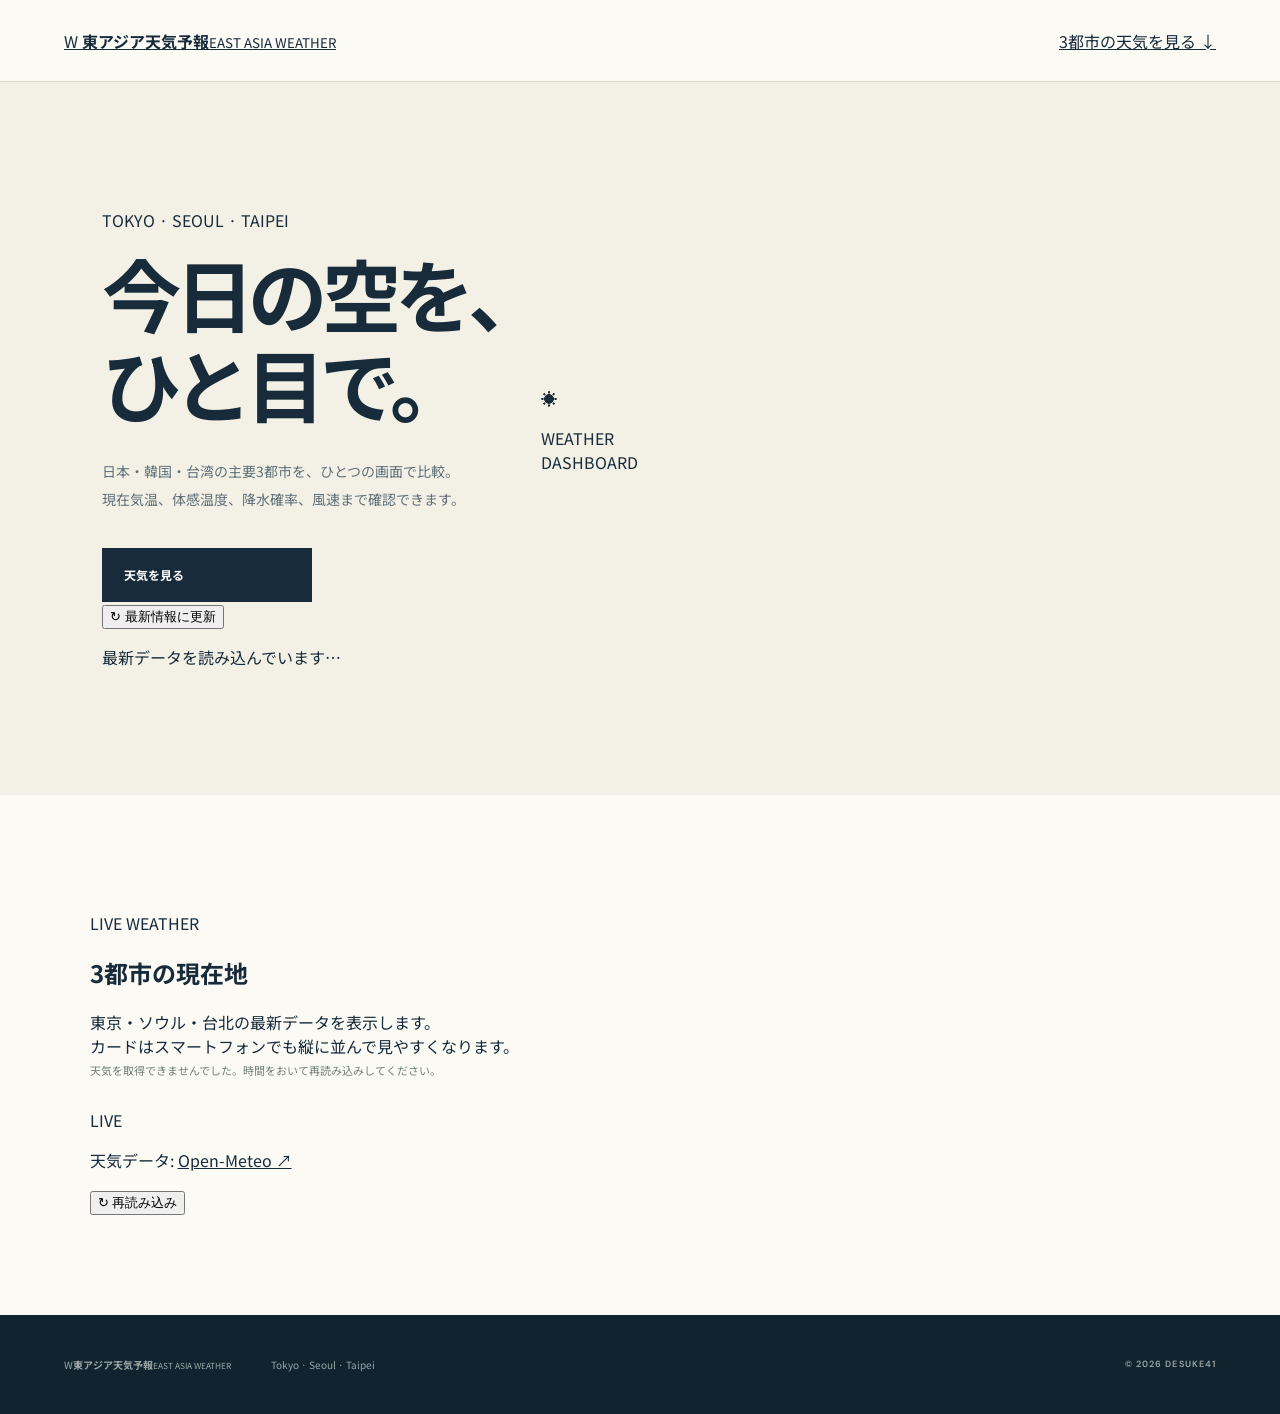
==== index.html @ 02284fda "Redesign weather dashboard with modern blue layout" ====
<!doctype html>
<html lang="ja">
  <head>
    <meta charset="UTF-8" />
    <meta name="viewport" content="width=device-width, initial-scale=1" />
    <meta name="description" content="東京・ソウル・台北の現在の天気と今日の予報を表示する東アジア天気サイトです。" />
    <title>東アジア天気予報</title>
    <link rel="preconnect" href="https://fonts.googleapis.com" />
    <link rel="preconnect" href="https://fonts.gstatic.com" crossorigin />
    <link href="https://fonts.googleapis.com/css2?family=DM+Sans:wght@500;600;700&amp;family=Noto+Sans+JP:wght@400;500;600;700;800&amp;display=swap" rel="stylesheet" />
    <link rel="stylesheet" href="styles.css" />
  </head>
  <body>
    <div class="page-shell">
      <header class="site-header">
        <a class="brand" href="#top" aria-label="東アジア天気予報トップへ">
          <span class="brand-mark">W</span>
          <span><b>東アジア天気予報</b><small>EAST ASIA WEATHER</small></span>
        </a>
        <a class="header-link" href="#weather">3都市の天気を見る ↓</a>
      </header>

      <main id="top">
        <section class="hero">
          <div class="hero-copy">
            <p class="eyebrow">TOKYO · SEOUL · TAIPEI</p>
            <h1>今日の空を、<br /><span>ひと目で。</span></h1>
            <p class="lead">日本・韓国・台湾の主要3都市を、ひとつの画面で比較。<br />現在気温、体感温度、降水確率、風速まで確認できます。</p>
            <div class="hero-actions">
              <a class="primary-button" href="#weather">天気を見る</a>
              <button class="refresh-button" id="refresh-weather" type="button">↻ 最新情報に更新</button>
            </div>
            <p class="updated" id="last-updated">最新データを読み込んでいます…</p>
          </div>
          <div class="hero-visual" aria-hidden="true">
            <div class="glow glow-one"></div>
            <div class="glow glow-two"></div>
            <div class="weather-orb">☀</div>
            <p>WEATHER<br />DASHBOARD</p>
          </div>
        </section>

        <section class="weather-section" id="weather" aria-labelledby="weather-title">
          <div class="section-heading">
            <div>
              <p class="eyebrow dark">LIVE WEATHER</p>
              <h2 id="weather-title">3都市の現在地</h2>
            </div>
            <p>東京・ソウル・台北の最新データを表示します。<br />カードはスマートフォンでも縦に並んで見やすくなります。</p>
          </div>

          <div class="status-row">
            <p class="weather-status" id="weather-status" role="status">各都市の天気を読み込んでいます…</p>
            <span class="live-dot"><i></i> LIVE</span>
          </div>

          <div class="weather-grid" id="weather-grid" aria-live="polite"></div>

          <div class="weather-footer">
            <p>天気データ: <a href="https://open-meteo.com/" target="_blank" rel="noreferrer">Open-Meteo ↗</a></p>
            <button class="text-refresh" id="refresh-weather-bottom" type="button">↻ 再読み込み</button>
          </div>
        </section>
      </main>

      <footer>
        <div class="brand footer-brand"><span class="brand-mark">W</span><span><b>東アジア天気予報</b><small>EAST ASIA WEATHER</small></span></div>
        <p>Tokyo · Seoul · Taipei</p>
        <p>© 2026 DESUKE41</p>
      </footer>
    </div>

    <script src="script.js"></script>
  </body>
</html>
---- styles.css ----
:root{--navy:#172b3a;--orange:#ec6842;--cream:#f3f0e6;--paper:#fbfaf5;--sage:#9cb7a7;--line:#d9d8cf;--muted:#66747b}*{box-sizing:border-box}html{scroll-behavior:smooth}body{margin:0;color:var(--navy);background:var(--paper);font-family:"Noto Sans JP",sans-serif}a{color:inherit}.site-header{height:82px;padding:0 clamp(24px,5vw,76px);display:flex;align-items:center;justify-content:space-between;background:var(--paper);border-bottom:1px solid var(--line)}.logo{display:flex;align-items:center;gap:10px;text-decoration:none;font:700 18px "DM Sans";letter-spacing:.02em}.logo span{width:34px;height:34px;display:grid;place-items:center;border-radius:50%;color:#fff;background:var(--orange);font-size:15px}.site-header nav{display:flex;align-self:stretch;gap:38px}.site-header nav a{position:relative;display:grid;place-items:center;text-decoration:none;color:#52616a;font-size:12px;font-weight:600}.site-header nav a.active:after{content:"";position:absolute;bottom:0;left:0;width:100%;height:3px;background:var(--orange)}.menu-button{display:none;border:0;background:none;color:var(--navy);font:700 11px "DM Sans";letter-spacing:.14em}.hero{position:relative;min-height:650px;padding:110px clamp(28px,8vw,130px);display:flex;align-items:center;background:var(--cream);overflow:hidden}.hero-copy{position:relative;z-index:2}.kicker{margin:0 0 19px;color:var(--orange);font:700 11px "DM Sans";letter-spacing:.22em}.hero h1{margin:0;font-size:clamp(50px,6.2vw,88px);line-height:1.14;letter-spacing:-.075em}.hero h1 em{color:var(--orange);font-style:normal}.lead{margin:28px 0 35px;color:#607078;font-size:14px;line-height:2}.primary-button{width:210px;height:54px;padding:0 22px;display:flex;align-items:center;justify-content:space-between;color:#fff;background:var(--navy);text-decoration:none;font-size:12px;font-weight:700;transition:.2s}.primary-button:hover{background:var(--orange);transform:translateY(-2px)}.hero-art{position:absolute;right:0;top:0;width:52%;height:100%;background:#dfe7dd;overflow:hidden}.sun{position:absolute;right:20%;top:14%;width:140px;height:140px;border-radius:50%;background:#f5b752}.hill{position:absolute;border-radius:50% 50% 0 0}.hill-back{width:90%;height:55%;right:-18%;bottom:-11%;background:#b9cdbc;transform:rotate(-8deg)}.hill-front{width:95%;height:43%;left:-22%;bottom:-15%;background:#88aa98;transform:rotate(10deg)}.book{position:absolute;z-index:2;left:32%;top:34%;width:240px;height:185px;display:flex;filter:drop-shadow(0 25px 18px rgba(30,55,54,.18));transform:rotate(-7deg)}.book i{width:50%;background:#fff9e9;border:1px solid #d8d1bd}.book i:first-child{border-radius:7px 0 0 12px;transform:skewY(-8deg)}.book i:nth-child(2){border-radius:0 7px 12px 0;transform:skewY(8deg)}.book span{position:absolute;left:37px;top:54px;color:var(--orange);font:700 17px/1.2 "DM Sans";letter-spacing:.12em}.hero-art>p{position:absolute;right:4%;bottom:5%;margin:0;color:rgba(255,255,255,.5);font:700 52px/1 "DM Sans";letter-spacing:-.04em}.scroll-note{position:absolute;bottom:28px;left:clamp(28px,8vw,130px);margin:0;color:#899294;font:600 9px "DM Sans";letter-spacing:.16em}.scroll-note span{margin-left:12px;color:var(--orange)}.weather-section,.popular-section,.all-section{padding:100px clamp(24px,7vw,112px)}.weather-section{background:var(--paper)}.weather-status,.weather-credit{max-width:1240px;margin:-12px auto 30px;color:#728079;font-size:11px}.weather-grid{max-width:1240px;margin:auto;display:grid;grid-template-columns:repeat(3,1fr);gap:18px}.weather-card{min-height:330px;padding:30px;display:grid;grid-template-columns:1fr auto;background:var(--cream);border-top:4px solid var(--orange)}.weather-place p{margin:0 0 6px;color:var(--orange);font-size:11px;font-weight:700}.weather-place h3{margin:0;font-size:25px}.weather-icon{font-size:48px}.weather-now{grid-column:1/-1;margin:28px 0 25px}.weather-now strong{font:600 62px "DM Sans";letter-spacing:-.06em}.weather-now strong small{font-size:22px}.weather-now p{margin:0;color:var(--muted);font-size:13px}.weather-card dl{grid-column:1/-1;margin:auto 0 0;padding-top:20px;display:grid;grid-template-columns:repeat(3,1fr);border-top:1px solid var(--line)}.weather-card dl div+div{padding-left:15px;border-left:1px solid var(--line)}.weather-card dt{color:var(--muted);font-size:9px}.weather-card dd{margin:7px 0 0;font:600 12px "DM Sans"}.weather-credit{margin-top:18px;margin-bottom:0;text-align:right}.weather-credit a{color:var(--orange);font-weight:700}.section-title{max-width:1240px;margin:0 auto 45px;display:flex;align-items:flex-end;justify-content:space-between}.section-title h2{margin:0;font-size:34px;letter-spacing:-.05em}.section-title>p{margin:0;color:var(--muted);font-size:12px;line-height:1.9}.ranking{max-width:1240px;margin:auto;border-top:1px solid var(--line)}.rank-item{display:grid;grid-template-columns:100px 1fr 185px 34px;gap:25px;align-items:center;min-height:135px;border-bottom:1px solid var(--line);text-decoration:none;transition:.2s}.rank-item:hover{padding-left:12px;background:#fff}.rank-number{color:var(--orange);font:500 47px "DM Sans";letter-spacing:-.07em}.rank-copy small,.article-card small{color:var(--orange);font-size:10px;font-weight:700}.rank-copy h3{margin:9px 0 0;font-size:18px;line-height:1.6}.rank-meta{color:#829096;font:500 10px "DM Sans";letter-spacing:.05em}.arrow{font-size:22px}.all-section{background:#eef1e9}.section-title.compact{margin-bottom:30px}.search{width:230px;padding:11px 0;display:flex;gap:8px;border-bottom:1px solid #9ea9a4}.search input{width:100%;border:0;outline:0;background:transparent;font:500 12px "Noto Sans JP"}.feed-status{max-width:1240px;margin:-12px auto 30px;color:#728079;font-size:11px}.load-error{padding:45px 10px;display:flex;align-items:flex-start;gap:12px;flex-direction:column}.load-error span{color:var(--muted);font-size:12px}.load-error a{color:var(--orange);font-size:12px;font-weight:700}.article-grid{max-width:1240px;margin:auto;display:grid;grid-template-columns:repeat(3,1fr);gap:18px}.article-card{min-height:260px;padding:27px;display:flex;flex-direction:column;background:var(--paper);border-top:4px solid var(--sage);text-decoration:none;transition:.2s}.article-card:hover{transform:translateY(-5px);box-shadow:0 15px 30px rgba(35,56,54,.1)}.article-card h3{margin:20px 0 12px;font-size:17px;line-height:1.65}.article-card p{margin:0;color:#6d7b7c;font-size:12px;line-height:1.8}.card-footer{margin-top:auto;padding-top:18px;display:flex;justify-content:space-between;border-top:1px solid #e2e1d9;color:#89918f;font:500 10px "DM Sans"}.empty{text-align:center;color:var(--muted)}.newsletter{padding:70px clamp(28px,9vw,145px);display:flex;align-items:center;justify-content:space-between;color:#fff;background:var(--navy)}.newsletter h2{margin:0;font-size:39px;line-height:1.45;letter-spacing:-.05em}.newsletter>div:last-child{min-width:360px}.newsletter>div:last-child p{color:#bac4c6;font-size:13px;line-height:1.9}.newsletter a{margin-top:20px;padding-bottom:13px;display:flex;justify-content:space-between;border-bottom:1px solid #65727a;color:#fff;text-decoration:none;font-size:12px;font-weight:700}.newsletter a span{color:var(--orange)}footer{padding:32px clamp(24px,5vw,76px);display:flex;align-items:center;gap:40px;color:#9da5a5;background:#10232f;font-size:10px}footer p:last-child{margin-left:auto;font:600 9px "DM Sans";letter-spacing:.12em}.logo.light{color:#fff}
@media(max-width:800px){.site-header nav{display:none}.site-header nav.open{position:absolute;z-index:10;top:68px;left:0;width:100%;height:auto;padding:20px;display:grid;background:var(--paper);box-shadow:0 10px 20px #0001}.site-header nav.open a{padding:12px}.menu-button{display:block}.site-header{height:68px}.hero{min-height:720px;padding-top:70px;align-items:flex-start}.hero-art{top:auto;bottom:0;width:100%;height:43%;opacity:.85}.book{left:38%;top:27%;width:180px;height:135px}.sun{width:90px;height:90px}.hero-copy{z-index:3}.lead br{display:none}.scroll-note{display:none}.section-title{align-items:flex-start;gap:25px;flex-direction:column}.ranking .rank-item{grid-template-columns:55px 1fr 24px;padding:24px 0;gap:14px}.rank-meta{display:none}.weather-grid,.article-grid{grid-template-columns:1fr}.newsletter{align-items:flex-start;gap:45px;flex-direction:column}.newsletter>div:last-child{min-width:0;width:100%}}@media(max-width:500px){.hero h1{font-size:50px}.weather-section,.popular-section,.all-section{padding:70px 22px}.section-title h2{font-size:29px}.rank-copy h3{font-size:15px}.rank-number{font-size:36px}.newsletter{padding:60px 24px}.newsletter h2{font-size:33px}footer{align-items:flex-start;flex-direction:column;gap:15px}footer p:last-child{margin-left:0}}
@media(prefers-reduced-motion:reduce){html{scroll-behavior:auto}*{transition:none!important}}
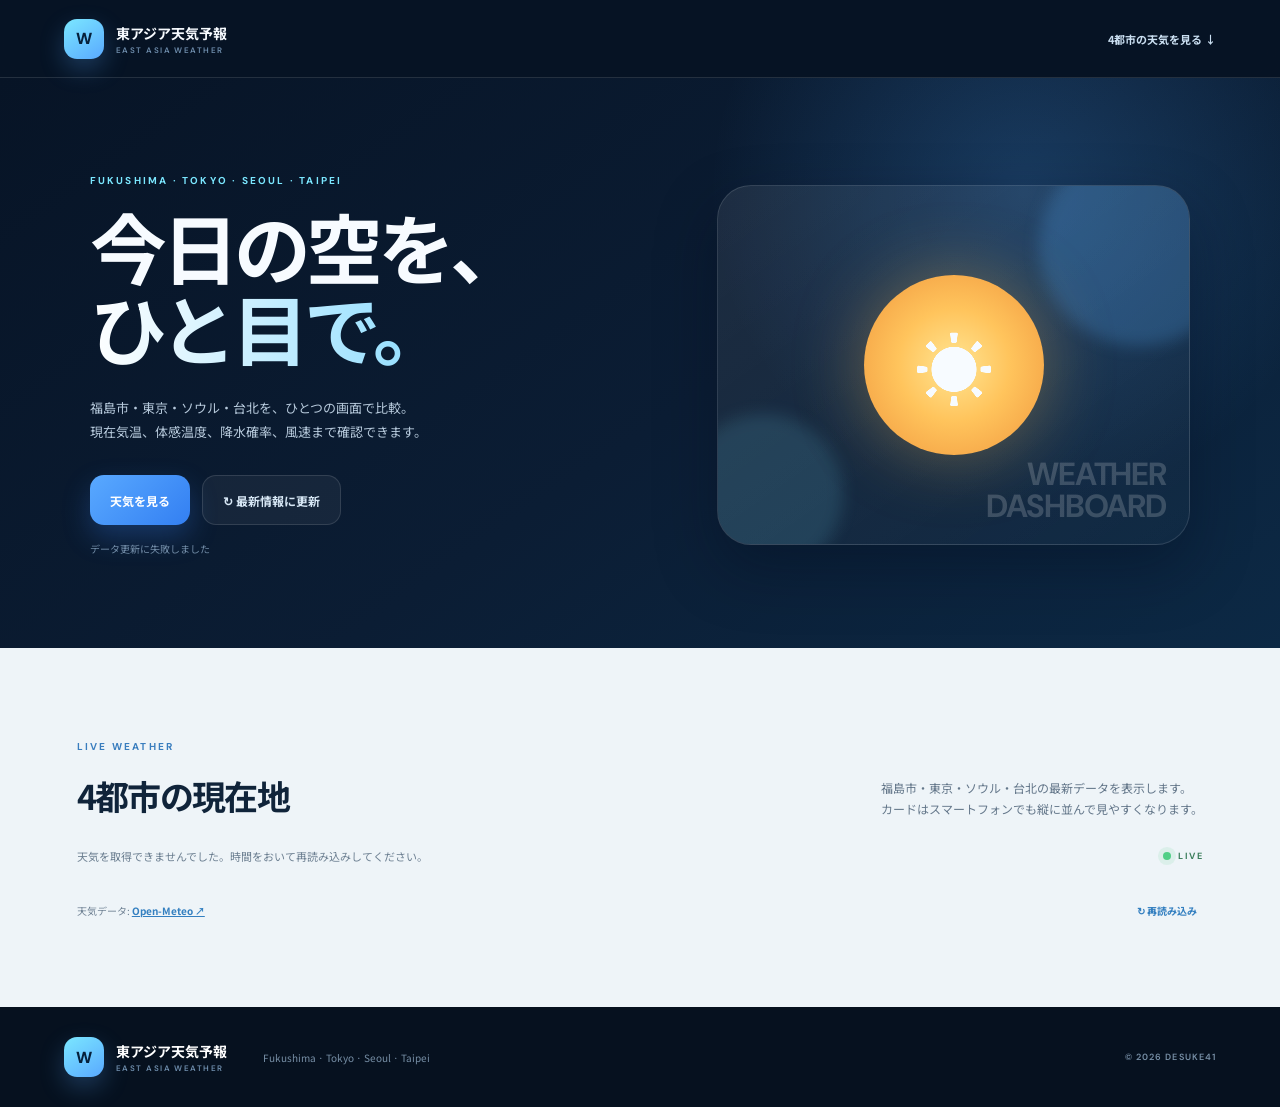
==== commit 01428986: "Update dashboard labels for Fukushima" ====
--- a/index.html
+++ b/index.html
@@ -3,7 +3,7 @@
   <head>
     <meta charset="UTF-8" />
     <meta name="viewport" content="width=device-width, initial-scale=1" />
-    <meta name="description" content="東京・ソウル・台北の現在の天気と今日の予報を表示する東アジア天気サイトです。" />
+    <meta name="description" content="福島市・東京・ソウル・台北の現在の天気と今日の予報を表示する東アジア天気サイトです。" />
     <title>東アジア天気予報</title>
     <link rel="preconnect" href="https://fonts.googleapis.com" />
     <link rel="preconnect" href="https://fonts.gstatic.com" crossorigin />
@@ -17,15 +17,15 @@
           <span class="brand-mark">W</span>
           <span><b>東アジア天気予報</b><small>EAST ASIA WEATHER</small></span>
         </a>
-        <a class="header-link" href="#weather">3都市の天気を見る ↓</a>
+        <a class="header-link" href="#weather">4都市の天気を見る ↓</a>
       </header>
 
       <main id="top">
         <section class="hero">
           <div class="hero-copy">
-            <p class="eyebrow">TOKYO · SEOUL · TAIPEI</p>
+            <p class="eyebrow">FUKUSHIMA · TOKYO · SEOUL · TAIPEI</p>
             <h1>今日の空を、<br /><span>ひと目で。</span></h1>
-            <p class="lead">日本・韓国・台湾の主要3都市を、ひとつの画面で比較。<br />現在気温、体感温度、降水確率、風速まで確認できます。</p>
+            <p class="lead">福島市・東京・ソウル・台北を、ひとつの画面で比較。<br />現在気温、体感温度、降水確率、風速まで確認できます。</p>
             <div class="hero-actions">
               <a class="primary-button" href="#weather">天気を見る</a>
               <button class="refresh-button" id="refresh-weather" type="button">↻ 最新情報に更新</button>
@@ -44,9 +44,9 @@
           <div class="section-heading">
             <div>
               <p class="eyebrow dark">LIVE WEATHER</p>
-              <h2 id="weather-title">3都市の現在地</h2>
+              <h2 id="weather-title">4都市の現在地</h2>
             </div>
-            <p>東京・ソウル・台北の最新データを表示します。<br />カードはスマートフォンでも縦に並んで見やすくなります。</p>
+            <p>福島市・東京・ソウル・台北の最新データを表示します。<br />カードはスマートフォンでも縦に並んで見やすくなります。</p>
           </div>
 
           <div class="status-row">
@@ -65,7 +65,7 @@
 
       <footer>
         <div class="brand footer-brand"><span class="brand-mark">W</span><span><b>東アジア天気予報</b><small>EAST ASIA WEATHER</small></span></div>
-        <p>Tokyo · Seoul · Taipei</p>
+        <p>Fukushima · Tokyo · Seoul · Taipei</p>
         <p>© 2026 DESUKE41</p>
       </footer>
     </div>
--- a/styles.css
+++ b/styles.css
@@ -1,3 +1 @@
-:root{--navy:#172b3a;--orange:#ec6842;--cream:#f3f0e6;--paper:#fbfaf5;--sage:#9cb7a7;--line:#d9d8cf;--muted:#66747b}*{box-sizing:border-box}html{scroll-behavior:smooth}body{margin:0;color:var(--navy);background:var(--paper);font-family:"Noto Sans JP",sans-serif}a{color:inherit}.site-header{height:82px;padding:0 clamp(24px,5vw,76px);display:flex;align-items:center;justify-content:space-between;background:var(--paper);border-bottom:1px solid var(--line)}.logo{display:flex;align-items:center;gap:10px;text-decoration:none;font:700 18px "DM Sans";letter-spacing:.02em}.logo span{width:34px;height:34px;display:grid;place-items:center;border-radius:50%;color:#fff;background:var(--orange);font-size:15px}.site-header nav{display:flex;align-self:stretch;gap:38px}.site-header nav a{position:relative;display:grid;place-items:center;text-decoration:none;color:#52616a;font-size:12px;font-weight:600}.site-header nav a.active:after{content:"";position:absolute;bottom:0;left:0;width:100%;height:3px;background:var(--orange)}.menu-button{display:none;border:0;background:none;color:var(--navy);font:700 11px "DM Sans";letter-spacing:.14em}.hero{position:relative;min-height:650px;padding:110px clamp(28px,8vw,130px);display:flex;align-items:center;background:var(--cream);overflow:hidden}.hero-copy{position:relative;z-index:2}.kicker{margin:0 0 19px;color:var(--orange);font:700 11px "DM Sans";letter-spacing:.22em}.hero h1{margin:0;font-size:clamp(50px,6.2vw,88px);line-height:1.14;letter-spacing:-.075em}.hero h1 em{color:var(--orange);font-style:normal}.lead{margin:28px 0 35px;color:#607078;font-size:14px;line-height:2}.primary-button{width:210px;height:54px;padding:0 22px;display:flex;align-items:center;justify-content:space-between;color:#fff;background:var(--navy);text-decoration:none;font-size:12px;font-weight:700;transition:.2s}.primary-button:hover{background:var(--orange);transform:translateY(-2px)}.hero-art{position:absolute;right:0;top:0;width:52%;height:100%;background:#dfe7dd;overflow:hidden}.sun{position:absolute;right:20%;top:14%;width:140px;height:140px;border-radius:50%;background:#f5b752}.hill{position:absolute;border-radius:50% 50% 0 0}.hill-back{width:90%;height:55%;right:-18%;bottom:-11%;background:#b9cdbc;transform:rotate(-8deg)}.hill-front{width:95%;height:43%;left:-22%;bottom:-15%;background:#88aa98;transform:rotate(10deg)}.book{position:absolute;z-index:2;left:32%;top:34%;width:240px;height:185px;display:flex;filter:drop-shadow(0 25px 18px rgba(30,55,54,.18));transform:rotate(-7deg)}.book i{width:50%;background:#fff9e9;border:1px solid #d8d1bd}.book i:first-child{border-radius:7px 0 0 12px;transform:skewY(-8deg)}.book i:nth-child(2){border-radius:0 7px 12px 0;transform:skewY(8deg)}.book span{position:absolute;left:37px;top:54px;color:var(--orange);font:700 17px/1.2 "DM Sans";letter-spacing:.12em}.hero-art>p{position:absolute;right:4%;bottom:5%;margin:0;color:rgba(255,255,255,.5);font:700 52px/1 "DM Sans";letter-spacing:-.04em}.scroll-note{position:absolute;bottom:28px;left:clamp(28px,8vw,130px);margin:0;color:#899294;font:600 9px "DM Sans";letter-spacing:.16em}.scroll-note span{margin-left:12px;color:var(--orange)}.weather-section,.popular-section,.all-section{padding:100px clamp(24px,7vw,112px)}.weather-section{background:var(--paper)}.weather-status,.weather-credit{max-width:1240px;margin:-12px auto 30px;color:#728079;font-size:11px}.weather-grid{max-width:1240px;margin:auto;display:grid;grid-template-columns:repeat(3,1fr);gap:18px}.weather-card{min-height:330px;padding:30px;display:grid;grid-template-columns:1fr auto;background:var(--cream);border-top:4px solid var(--orange)}.weather-place p{margin:0 0 6px;color:var(--orange);font-size:11px;font-weight:700}.weather-place h3{margin:0;font-size:25px}.weather-icon{font-size:48px}.weather-now{grid-column:1/-1;margin:28px 0 25px}.weather-now strong{font:600 62px "DM Sans";letter-spacing:-.06em}.weather-now strong small{font-size:22px}.weather-now p{margin:0;color:var(--muted);font-size:13px}.weather-card dl{grid-column:1/-1;margin:auto 0 0;padding-top:20px;display:grid;grid-template-columns:repeat(3,1fr);border-top:1px solid var(--line)}.weather-card dl div+div{padding-left:15px;border-left:1px solid var(--line)}.weather-card dt{color:var(--muted);font-size:9px}.weather-card dd{margin:7px 0 0;font:600 12px "DM Sans"}.weather-credit{margin-top:18px;margin-bottom:0;text-align:right}.weather-credit a{color:var(--orange);font-weight:700}.section-title{max-width:1240px;margin:0 auto 45px;display:flex;align-items:flex-end;justify-content:space-between}.section-title h2{margin:0;font-size:34px;letter-spacing:-.05em}.section-title>p{margin:0;color:var(--muted);font-size:12px;line-height:1.9}.ranking{max-width:1240px;margin:auto;border-top:1px solid var(--line)}.rank-item{display:grid;grid-template-columns:100px 1fr 185px 34px;gap:25px;align-items:center;min-height:135px;border-bottom:1px solid var(--line);text-decoration:none;transition:.2s}.rank-item:hover{padding-left:12px;background:#fff}.rank-number{color:var(--orange);font:500 47px "DM Sans";letter-spacing:-.07em}.rank-copy small,.article-card small{color:var(--orange);font-size:10px;font-weight:700}.rank-copy h3{margin:9px 0 0;font-size:18px;line-height:1.6}.rank-meta{color:#829096;font:500 10px "DM Sans";letter-spacing:.05em}.arrow{font-size:22px}.all-section{background:#eef1e9}.section-title.compact{margin-bottom:30px}.search{width:230px;padding:11px 0;display:flex;gap:8px;border-bottom:1px solid #9ea9a4}.search input{width:100%;border:0;outline:0;background:transparent;font:500 12px "Noto Sans JP"}.feed-status{max-width:1240px;margin:-12px auto 30px;color:#728079;font-size:11px}.load-error{padding:45px 10px;display:flex;align-items:flex-start;gap:12px;flex-direction:column}.load-error span{color:var(--muted);font-size:12px}.load-error a{color:var(--orange);font-size:12px;font-weight:700}.article-grid{max-width:1240px;margin:auto;display:grid;grid-template-columns:repeat(3,1fr);gap:18px}.article-card{min-height:260px;padding:27px;display:flex;flex-direction:column;background:var(--paper);border-top:4px solid var(--sage);text-decoration:none;transition:.2s}.article-card:hover{transform:translateY(-5px);box-shadow:0 15px 30px rgba(35,56,54,.1)}.article-card h3{margin:20px 0 12px;font-size:17px;line-height:1.65}.article-card p{margin:0;color:#6d7b7c;font-size:12px;line-height:1.8}.card-footer{margin-top:auto;padding-top:18px;display:flex;justify-content:space-between;border-top:1px solid #e2e1d9;color:#89918f;font:500 10px "DM Sans"}.empty{text-align:center;color:var(--muted)}.newsletter{padding:70px clamp(28px,9vw,145px);display:flex;align-items:center;justify-content:space-between;color:#fff;background:var(--navy)}.newsletter h2{margin:0;font-size:39px;line-height:1.45;letter-spacing:-.05em}.newsletter>div:last-child{min-width:360px}.newsletter>div:last-child p{color:#bac4c6;font-size:13px;line-height:1.9}.newsletter a{margin-top:20px;padding-bottom:13px;display:flex;justify-content:space-between;border-bottom:1px solid #65727a;color:#fff;text-decoration:none;font-size:12px;font-weight:700}.newsletter a span{color:var(--orange)}footer{padding:32px clamp(24px,5vw,76px);display:flex;align-items:center;gap:40px;color:#9da5a5;background:#10232f;font-size:10px}footer p:last-child{margin-left:auto;font:600 9px "DM Sans";letter-spacing:.12em}.logo.light{color:#fff}
-@media(max-width:800px){.site-header nav{display:none}.site-header nav.open{position:absolute;z-index:10;top:68px;left:0;width:100%;height:auto;padding:20px;display:grid;background:var(--paper);box-shadow:0 10px 20px #0001}.site-header nav.open a{padding:12px}.menu-button{display:block}.site-header{height:68px}.hero{min-height:720px;padding-top:70px;align-items:flex-start}.hero-art{top:auto;bottom:0;width:100%;height:43%;opacity:.85}.book{left:38%;top:27%;width:180px;height:135px}.sun{width:90px;height:90px}.hero-copy{z-index:3}.lead br{display:none}.scroll-note{display:none}.section-title{align-items:flex-start;gap:25px;flex-direction:column}.ranking .rank-item{grid-template-columns:55px 1fr 24px;padding:24px 0;gap:14px}.rank-meta{display:none}.weather-grid,.article-grid{grid-template-columns:1fr}.newsletter{align-items:flex-start;gap:45px;flex-direction:column}.newsletter>div:last-child{min-width:0;width:100%}}@media(max-width:500px){.hero h1{font-size:50px}.weather-section,.popular-section,.all-section{padding:70px 22px}.section-title h2{font-size:29px}.rank-copy h3{font-size:15px}.rank-number{font-size:36px}.newsletter{padding:60px 24px}.newsletter h2{font-size:33px}footer{align-items:flex-start;flex-direction:column;gap:15px}footer p:last-child{margin-left:0}}
-@media(prefers-reduced-motion:reduce){html{scroll-behavior:auto}*{transition:none!important}}
+:root{--bg:#071426;--panel:#0d2139;--panel-2:#102b49;--blue:#59a9ff;--cyan:#7be7ff;--white:#f7fbff;--muted:#9db2c8;--line:rgba(255,255,255,.12);--shadow:0 24px 60px rgba(3,12,28,.35)}*{box-sizing:border-box}html{scroll-behavior:smooth}body{margin:0;background:linear-gradient(180deg,#06111f 0%,#09192b 45%,#eef4f8 45%,#eef4f8 100%);color:var(--white);font-family:"Noto Sans JP",sans-serif}.page-shell{min-height:100vh}.site-header{height:78px;padding:0 clamp(22px,5vw,72px);display:flex;align-items:center;justify-content:space-between;background:rgba(7,20,38,.86);backdrop-filter:blur(18px);border-bottom:1px solid var(--line);position:sticky;top:0;z-index:20}.brand{display:flex;align-items:center;gap:12px;text-decoration:none;color:inherit}.brand-mark{width:40px;height:40px;border-radius:13px;display:grid;place-items:center;background:linear-gradient(145deg,var(--cyan),var(--blue));color:#06203b;font:800 16px "DM Sans";box-shadow:0 10px 24px rgba(89,169,255,.26)}.brand span:last-child{display:flex;flex-direction:column;gap:2px}.brand b{font-size:14px}.brand small{color:#6f8ead;font:600 8px "DM Sans";letter-spacing:.18em}.header-link{color:#c9def0;text-decoration:none;font-size:11px;font-weight:700}.hero{min-height:570px;padding:92px clamp(24px,7vw,104px) 88px;display:grid;grid-template-columns:1.1fr .9fr;align-items:center;gap:48px;background:radial-gradient(circle at 80% 20%,rgba(75,167,255,.22),transparent 28%),linear-gradient(145deg,#071426 0%,#0b1d34 55%,#0c2945 100%);overflow:hidden}.hero-copy{position:relative;z-index:2}.eyebrow{margin:0 0 18px;color:var(--cyan);font:700 10px "DM Sans";letter-spacing:.22em}.hero h1{margin:0;font-size:clamp(50px,6vw,84px);line-height:1.06;letter-spacing:-.065em}.hero h1 span{background:linear-gradient(90deg,#fff,#8bdcff);-webkit-background-clip:text;background-clip:text;color:transparent}.lead{margin:28px 0 30px;color:#b6c9db;font-size:13px;line-height:1.9}.hero-actions{display:flex;gap:12px;flex-wrap:wrap}.primary-button,.refresh-button{height:50px;padding:0 20px;border-radius:14px;display:inline-flex;align-items:center;justify-content:center;font:700 12px "Noto Sans JP";cursor:pointer}.primary-button{background:linear-gradient(135deg,var(--blue),#337ff2);color:#fff;text-decoration:none;box-shadow:0 12px 28px rgba(57,130,242,.28)}.refresh-button{border:1px solid var(--line);background:rgba(255,255,255,.05);color:#d7e7f5}.updated{margin:16px 0 0;color:#738da8;font-size:10px}.hero-visual{min-height:360px;position:relative;border:1px solid rgba(255,255,255,.12);border-radius:34px;background:linear-gradient(145deg,rgba(255,255,255,.08),rgba(255,255,255,.02));box-shadow:var(--shadow);overflow:hidden}.weather-orb{position:absolute;left:50%;top:50%;width:180px;height:180px;transform:translate(-50%,-50%);border-radius:50%;display:grid;place-items:center;font-size:78px;background:radial-gradient(circle,#ffe593 0%,#ffc45c 44%,#f0963d 100%);box-shadow:0 0 70px rgba(255,188,75,.35)}.glow{position:absolute;border-radius:50%;filter:blur(8px)}.glow-one{width:200px;height:200px;right:-50px;top:-40px;background:rgba(93,178,255,.22)}.glow-two{width:160px;height:160px;left:-35px;bottom:-30px;background:rgba(123,231,255,.13)}.hero-visual>p{position:absolute;right:24px;bottom:22px;margin:0;color:rgba(255,255,255,.18);font:700 32px/1 "DM Sans";text-align:right;letter-spacing:-.04em}.weather-section{padding:92px clamp(22px,6vw,90px) 88px;color:#10243a;background:#eef4f8}.section-heading{max-width:1240px;margin:0 auto 28px;display:flex;align-items:flex-end;justify-content:space-between;gap:32px}.eyebrow.dark{color:#397dbe}.section-heading h2{margin:0;font-size:34px;letter-spacing:-.05em}.section-heading>p{margin:0;color:#64778a;font-size:12px;line-height:1.8}.status-row{max-width:1240px;margin:0 auto 20px;display:flex;align-items:center;justify-content:space-between}.weather-status{margin:0;color:#6c7f91;font-size:11px}.live-dot{display:inline-flex;align-items:center;gap:7px;color:#3a7d5a;font:700 9px "DM Sans";letter-spacing:.16em}.live-dot i{width:8px;height:8px;border-radius:50%;background:#50cf86;box-shadow:0 0 0 5px rgba(80,207,134,.12)}.weather-grid{max-width:1240px;margin:auto;display:grid;grid-template-columns:repeat(3,1fr);gap:18px}.weather-card{min-height:340px;padding:28px;border-radius:24px;display:grid;grid-template-columns:1fr auto;background:linear-gradient(165deg,#ffffff 0%,#f6fbff 100%);box-shadow:0 18px 45px rgba(29,68,105,.1);border:1px solid rgba(34,100,160,.08);position:relative;overflow:hidden}.weather-card:before{content:"";position:absolute;inset:0 0 auto;height:5px;background:linear-gradient(90deg,#58a8ff,#7be7ff)}.weather-place p{margin:0 0 5px;color:#5682aa;font-size:10px;font-weight:700}.weather-place h3{margin:0;font-size:27px}.weather-icon{font-size:52px}.weather-now{grid-column:1/-1;margin:28px 0 24px}.weather-now strong{font:600 66px "DM Sans";letter-spacing:-.06em;color:#0a2742}.weather-now strong small{font-size:20px}.weather-now p{margin:3px 0 0;color:#64778a;font-size:13px;font-weight:600}.weather-card dl{grid-column:1/-1;margin:auto 0 0;padding-top:18px;display:grid;grid-template-columns:repeat(3,1fr);border-top:1px solid #dce7ef}.weather-card dl div+div{padding-left:14px;border-left:1px solid #dce7ef}.weather-card dt{color:#8192a2;font-size:9px}.weather-card dd{margin:7px 0 0;color:#193653;font:600 12px "DM Sans"}.weather-footer{max-width:1240px;margin:18px auto 0;display:flex;align-items:center;justify-content:space-between;color:#718395;font-size:10px}.weather-footer p{margin:0}.weather-footer a{color:#337fc0;font-weight:700}.text-refresh{border:0;background:none;color:#337fc0;font:700 10px "Noto Sans JP";cursor:pointer}footer{padding:30px clamp(22px,5vw,72px);display:flex;align-items:center;gap:36px;background:#06111f;color:#7890a7;font-size:10px}.footer-brand{color:#fff}footer p:last-child{margin-left:auto;font:600 9px "DM Sans";letter-spacing:.12em}@media(max-width:900px){body{background:#eef4f8}.hero{grid-template-columns:1fr;min-height:auto;padding-top:72px}.hero-visual{min-height:300px}.weather-grid{grid-template-columns:1fr}.section-heading{align-items:flex-start;flex-direction:column}.weather-card{min-height:310px}}@media(max-width:620px){.site-header{height:68px}.header-link{display:none}.brand b{font-size:13px}.hero{padding:58px 20px 54px}.hero h1{font-size:52px}.lead br{display:none}.hero-actions{flex-direction:column}.primary-button,.refresh-button{width:100%}.hero-visual{min-height:230px;border-radius:26px}.weather-orb{width:130px;height:130px;font-size:58px}.hero-visual>p{font-size:24px}.weather-section{padding:66px 18px}.section-heading h2{font-size:29px}.section-heading>p br{display:none}.status-row{align-items:flex-start;gap:14px;flex-direction:column}.weather-card{padding:24px}.weather-now strong{font-size:58px}.weather-footer{align-items:flex-start;gap:14px;flex-direction:column}footer{align-items:flex-start;flex-direction:column;gap:15px}footer p{margin:0}footer p:last-child{margin-left:0}}@media(prefers-reduced-motion:reduce){html{scroll-behavior:auto}}
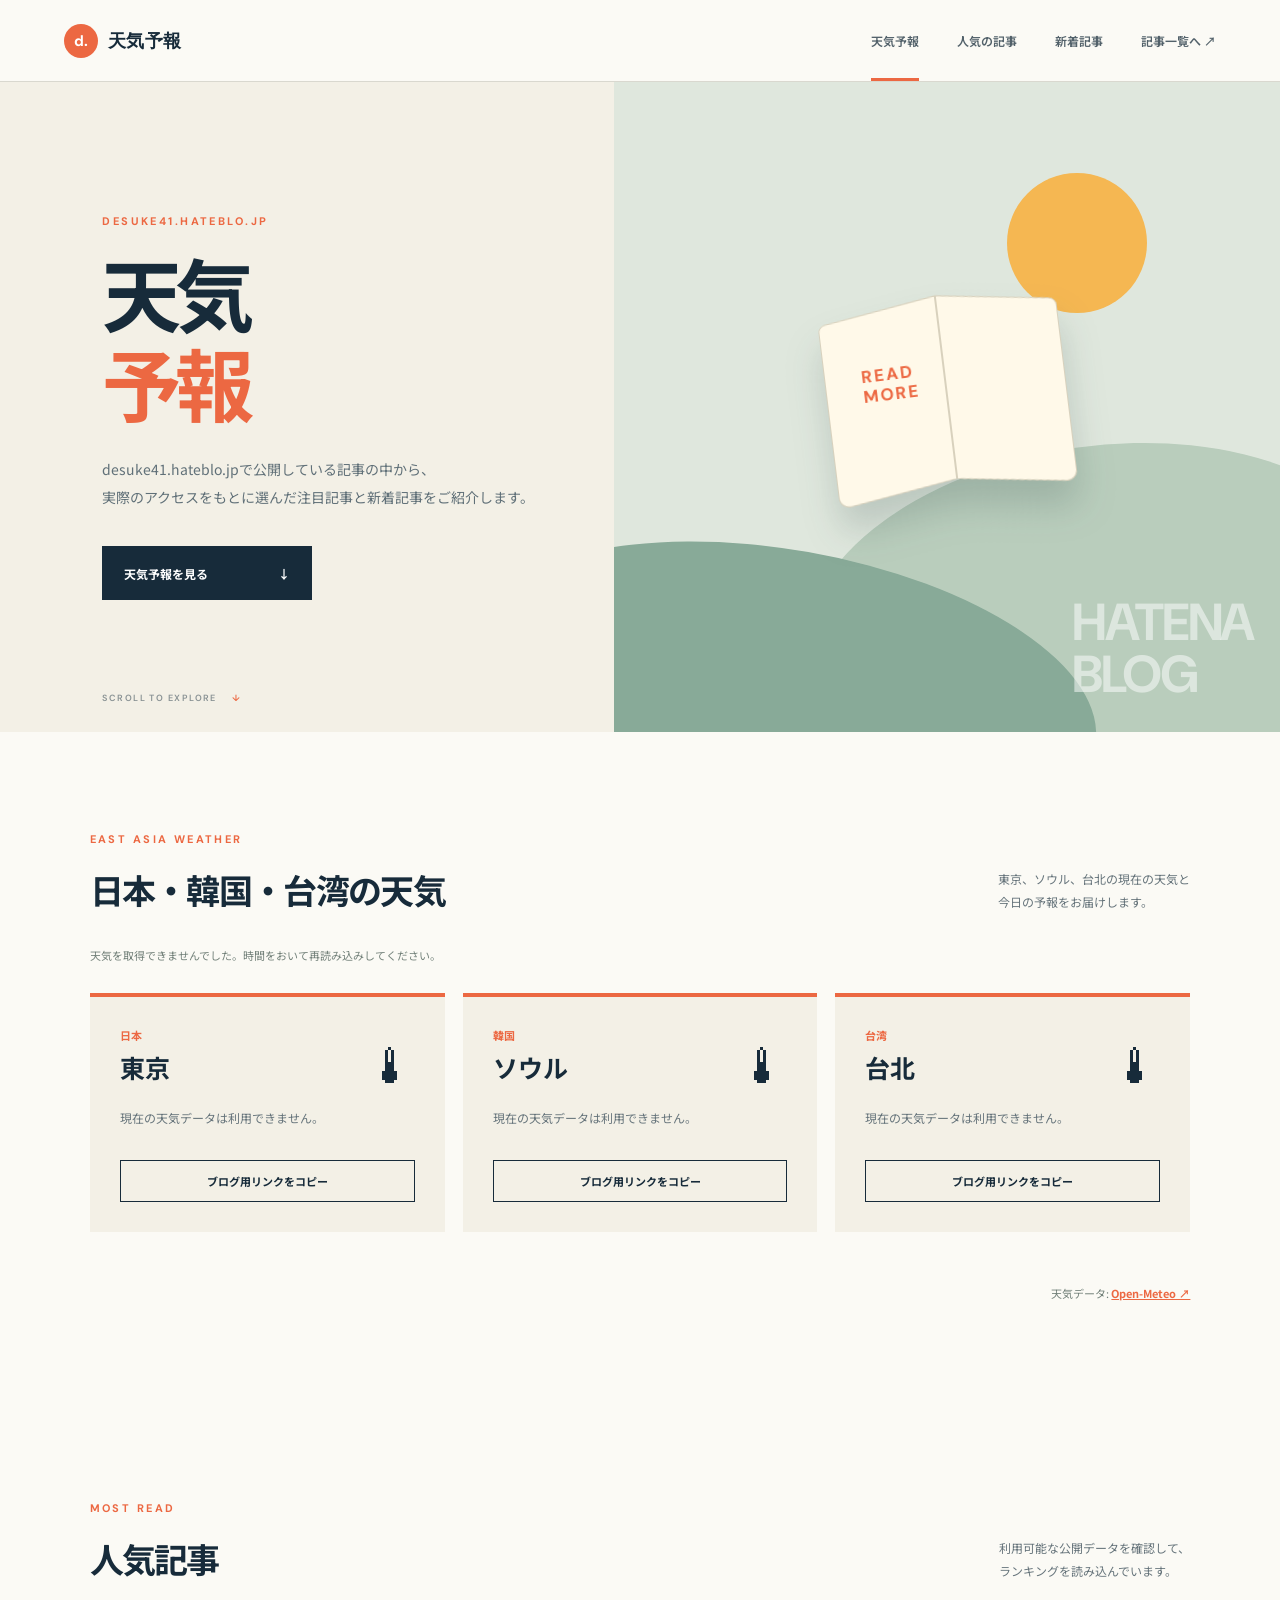
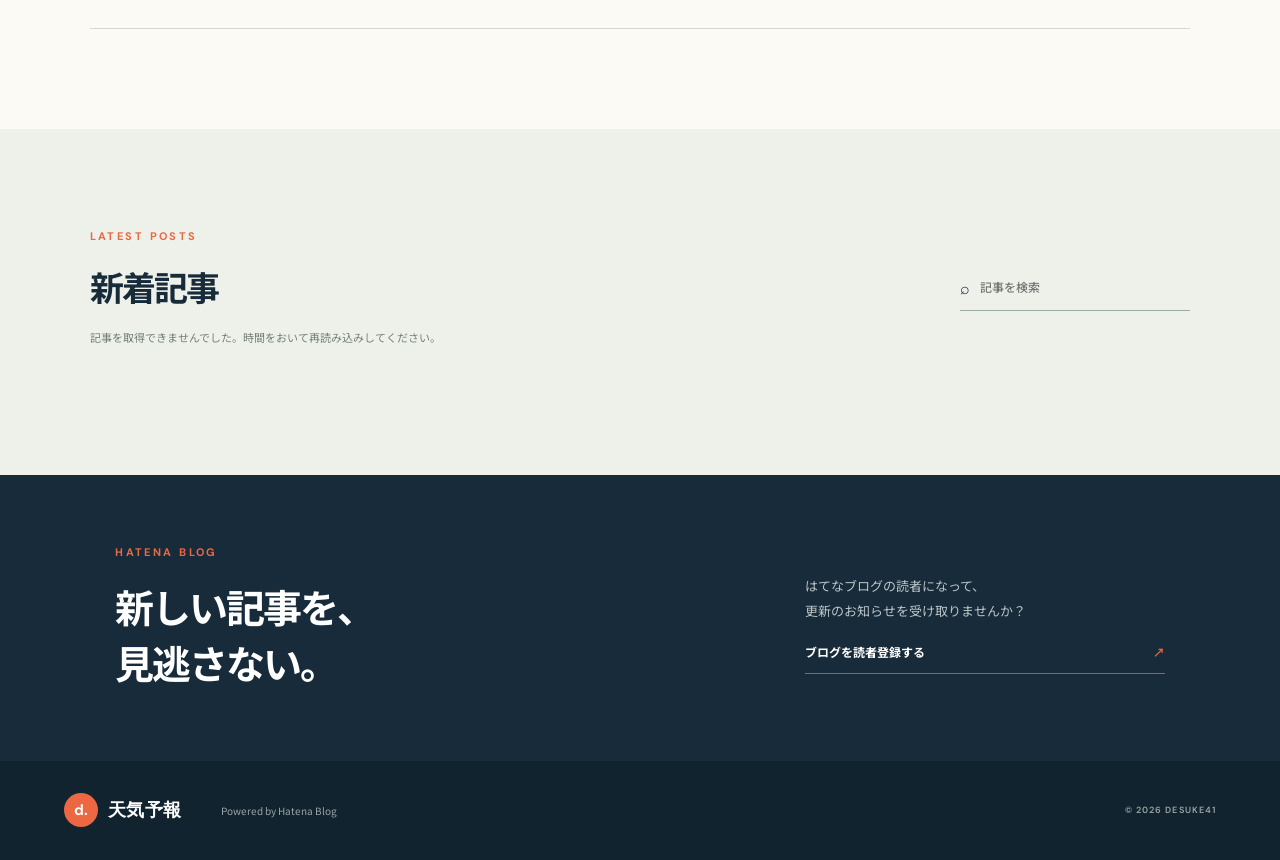
==== commit 92528708: "Add blog-ready weather links" ====
--- a/index.html
+++ b/index.html
@@ -3,73 +3,82 @@
   <head>
     <meta charset="UTF-8" />
     <meta name="viewport" content="width=device-width, initial-scale=1" />
-    <meta name="description" content="福島市・東京・ソウル・台北の現在の天気と今日の予報を表示する東アジア天気サイトです。" />
-    <title>東アジア天気予報</title>
+    <meta name="description" content="東京・ソウル・台北の現在の天気、気温、降水確率が分かる東アジアの天気予報です。" />
+    <meta property="og:title" content="日本・韓国・台湾の天気予報" />
+    <meta property="og:description" content="東京・ソウル・台北の現在の天気、気温、降水確率をまとめて確認できます。" />
+    <meta property="og:type" content="website" />
+    <meta property="og:locale" content="ja_JP" />
+    <meta name="twitter:card" content="summary" />
+    <title>天気予報</title>
     <link rel="preconnect" href="https://fonts.googleapis.com" />
     <link rel="preconnect" href="https://fonts.gstatic.com" crossorigin />
     <link href="https://fonts.googleapis.com/css2?family=DM+Sans:wght@500;600;700&amp;family=Noto+Sans+JP:wght@400;500;600;700;800&amp;display=swap" rel="stylesheet" />
     <link rel="stylesheet" href="styles.css" />
   </head>
   <body>
-    <div class="page-shell">
-      <header class="site-header">
-        <a class="brand" href="#top" aria-label="東アジア天気予報トップへ">
-          <span class="brand-mark">W</span>
-          <span><b>東アジア天気予報</b><small>EAST ASIA WEATHER</small></span>
-        </a>
-        <a class="header-link" href="#weather">4都市の天気を見る ↓</a>
-      </header>
+    <header class="site-header">
+      <a class="logo" href="https://desuke41.hateblo.jp/" aria-label="天気予報を開く"><span>d.</span><b>天気予報</b></a>
+      <nav aria-label="メインナビゲーション">
+        <a class="active" href="#weather">天気予報</a>
+        <a href="#popular">人気の記事</a>
+        <a href="#all-posts">新着記事</a>
+        <a href="https://desuke41.hateblo.jp/archive" target="_blank" rel="noreferrer">記事一覧へ ↗</a>
+      </nav>
+      <button class="menu-button" type="button" aria-label="メニューを開く" aria-expanded="false">MENU</button>
+    </header>
 
-      <main id="top">
-        <section class="hero">
-          <div class="hero-copy">
-            <p class="eyebrow">FUKUSHIMA · TOKYO · SEOUL · TAIPEI</p>
-            <h1>今日の空を、<br /><span>ひと目で。</span></h1>
-            <p class="lead">福島市・東京・ソウル・台北を、ひとつの画面で比較。<br />現在気温、体感温度、降水確率、風速まで確認できます。</p>
-            <div class="hero-actions">
-              <a class="primary-button" href="#weather">天気を見る</a>
-              <button class="refresh-button" id="refresh-weather" type="button">↻ 最新情報に更新</button>
-            </div>
-            <p class="updated" id="last-updated">最新データを読み込んでいます…</p>
-          </div>
-          <div class="hero-visual" aria-hidden="true">
-            <div class="glow glow-one"></div>
-            <div class="glow glow-two"></div>
-            <div class="weather-orb">☀</div>
-            <p>WEATHER<br />DASHBOARD</p>
-          </div>
-        </section>
+    <main id="top">
+      <section class="hero">
+        <div class="hero-copy">
+          <p class="kicker">DESUKE41.HATEBLO.JP</p>
+          <h1>天気<br /><em>予報</em></h1>
+          <p class="lead" id="blog-description">desuke41.hateblo.jpで公開している記事の中から、<br />実際のアクセスをもとに選んだ注目記事と新着記事をご紹介します。</p>
+          <a class="primary-button" href="#weather">天気予報を見る <span>↓</span></a>
+        </div>
+        <div class="hero-art" aria-hidden="true">
+          <div class="sun"></div><div class="hill hill-back"></div><div class="hill hill-front"></div>
+          <div class="book"><i></i><i></i><span>READ<br />MORE</span></div>
+          <p>HATENA<br />BLOG</p>
+        </div>
+        <p class="scroll-note">SCROLL TO EXPLORE <span>↓</span></p>
+      </section>
 
-        <section class="weather-section" id="weather" aria-labelledby="weather-title">
-          <div class="section-heading">
-            <div>
-              <p class="eyebrow dark">LIVE WEATHER</p>
-              <h2 id="weather-title">4都市の現在地</h2>
-            </div>
-            <p>福島市・東京・ソウル・台北の最新データを表示します。<br />カードはスマートフォンでも縦に並んで見やすくなります。</p>
-          </div>
+      <section class="weather-section" id="weather" aria-labelledby="weather-title">
+        <div class="section-title">
+          <div><p class="kicker">EAST ASIA WEATHER</p><h2 id="weather-title">日本・韓国・台湾の天気</h2></div>
+          <p>東京、ソウル、台北の現在の天気と<br />今日の予報をお届けします。</p>
+        </div>
+        <p class="weather-status" id="weather-status" role="status">各都市の天気を読み込んでいます…</p>
+        <div class="weather-grid" id="weather-grid" aria-live="polite"></div>
+        <p class="share-status" id="share-status" role="status" aria-live="polite"></p>
+        <p class="weather-credit">天気データ: <a href="https://open-meteo.com/" target="_blank" rel="noreferrer">Open-Meteo ↗</a></p>
+      </section>
 
-          <div class="status-row">
-            <p class="weather-status" id="weather-status" role="status">各都市の天気を読み込んでいます…</p>
-            <span class="live-dot"><i></i> LIVE</span>
-          </div>
+      <section class="popular-section" id="popular">
+        <div class="section-title">
+          <div><p class="kicker" id="ranking-kicker">MOST READ</p><h2 id="ranking-title">人気記事</h2></div>
+          <p id="ranking-description">利用可能な公開データを確認して、<br />ランキングを読み込んでいます。</p>
+        </div>
+        <div class="ranking" id="ranking"></div>
+      </section>
 
-          <div class="weather-grid" id="weather-grid" aria-live="polite"></div>
+      <section class="all-section" id="all-posts">
+        <div class="section-title compact">
+          <div><p class="kicker">LATEST POSTS</p><h2>新着記事</h2></div>
+          <label class="search"><span>⌕</span><input id="search" type="search" placeholder="記事を検索" aria-label="記事を検索" /></label>
+        </div>
+        <p class="feed-status" id="feed-status" role="status">ブログから記事を読み込んでいます…</p>
+        <div class="article-grid" id="article-grid" aria-live="polite"></div>
+        <p class="empty" id="empty" hidden>条件に合う記事がありません。別のキーワードでお試しください。</p>
+      </section>
 
-          <div class="weather-footer">
-            <p>天気データ: <a href="https://open-meteo.com/" target="_blank" rel="noreferrer">Open-Meteo ↗</a></p>
-            <button class="text-refresh" id="refresh-weather-bottom" type="button">↻ 再読み込み</button>
-          </div>
-        </section>
-      </main>
+      <section class="newsletter">
+        <div><p class="kicker">HATENA BLOG</p><h2>新しい記事を、<br />見逃さない。</h2></div>
+        <div><p>はてなブログの読者になって、<br />更新のお知らせを受け取りませんか？</p><a href="https://desuke41.hateblo.jp/" target="_blank" rel="noreferrer">ブログを読者登録する <span>↗</span></a></div>
+      </section>
+    </main>
 
-      <footer>
-        <div class="brand footer-brand"><span class="brand-mark">W</span><span><b>東アジア天気予報</b><small>EAST ASIA WEATHER</small></span></div>
-        <p>Fukushima · Tokyo · Seoul · Taipei</p>
-        <p>© 2026 DESUKE41</p>
-      </footer>
-    </div>
-
+    <footer><a class="logo light" href="https://desuke41.hateblo.jp/"><span>d.</span><b>天気予報</b></a><p>Powered by Hatena Blog</p><p>© 2026 DESUKE41</p></footer>
     <script src="script.js"></script>
   </body>
 </html>
--- a/styles.css
+++ b/styles.css
@@ -1 +1,4 @@
-:root{--bg:#071426;--panel:#0d2139;--panel-2:#102b49;--blue:#59a9ff;--cyan:#7be7ff;--white:#f7fbff;--muted:#9db2c8;--line:rgba(255,255,255,.12);--shadow:0 24px 60px rgba(3,12,28,.35)}*{box-sizing:border-box}html{scroll-behavior:smooth}body{margin:0;background:linear-gradient(180deg,#06111f 0%,#09192b 45%,#eef4f8 45%,#eef4f8 100%);color:var(--white);font-family:"Noto Sans JP",sans-serif}.page-shell{min-height:100vh}.site-header{height:78px;padding:0 clamp(22px,5vw,72px);display:flex;align-items:center;justify-content:space-between;background:rgba(7,20,38,.86);backdrop-filter:blur(18px);border-bottom:1px solid var(--line);position:sticky;top:0;z-index:20}.brand{display:flex;align-items:center;gap:12px;text-decoration:none;color:inherit}.brand-mark{width:40px;height:40px;border-radius:13px;display:grid;place-items:center;background:linear-gradient(145deg,var(--cyan),var(--blue));color:#06203b;font:800 16px "DM Sans";box-shadow:0 10px 24px rgba(89,169,255,.26)}.brand span:last-child{display:flex;flex-direction:column;gap:2px}.brand b{font-size:14px}.brand small{color:#6f8ead;font:600 8px "DM Sans";letter-spacing:.18em}.header-link{color:#c9def0;text-decoration:none;font-size:11px;font-weight:700}.hero{min-height:570px;padding:92px clamp(24px,7vw,104px) 88px;display:grid;grid-template-columns:1.1fr .9fr;align-items:center;gap:48px;background:radial-gradient(circle at 80% 20%,rgba(75,167,255,.22),transparent 28%),linear-gradient(145deg,#071426 0%,#0b1d34 55%,#0c2945 100%);overflow:hidden}.hero-copy{position:relative;z-index:2}.eyebrow{margin:0 0 18px;color:var(--cyan);font:700 10px "DM Sans";letter-spacing:.22em}.hero h1{margin:0;font-size:clamp(50px,6vw,84px);line-height:1.06;letter-spacing:-.065em}.hero h1 span{background:linear-gradient(90deg,#fff,#8bdcff);-webkit-background-clip:text;background-clip:text;color:transparent}.lead{margin:28px 0 30px;color:#b6c9db;font-size:13px;line-height:1.9}.hero-actions{display:flex;gap:12px;flex-wrap:wrap}.primary-button,.refresh-button{height:50px;padding:0 20px;border-radius:14px;display:inline-flex;align-items:center;justify-content:center;font:700 12px "Noto Sans JP";cursor:pointer}.primary-button{background:linear-gradient(135deg,var(--blue),#337ff2);color:#fff;text-decoration:none;box-shadow:0 12px 28px rgba(57,130,242,.28)}.refresh-button{border:1px solid var(--line);background:rgba(255,255,255,.05);color:#d7e7f5}.updated{margin:16px 0 0;color:#738da8;font-size:10px}.hero-visual{min-height:360px;position:relative;border:1px solid rgba(255,255,255,.12);border-radius:34px;background:linear-gradient(145deg,rgba(255,255,255,.08),rgba(255,255,255,.02));box-shadow:var(--shadow);overflow:hidden}.weather-orb{position:absolute;left:50%;top:50%;width:180px;height:180px;transform:translate(-50%,-50%);border-radius:50%;display:grid;place-items:center;font-size:78px;background:radial-gradient(circle,#ffe593 0%,#ffc45c 44%,#f0963d 100%);box-shadow:0 0 70px rgba(255,188,75,.35)}.glow{position:absolute;border-radius:50%;filter:blur(8px)}.glow-one{width:200px;height:200px;right:-50px;top:-40px;background:rgba(93,178,255,.22)}.glow-two{width:160px;height:160px;left:-35px;bottom:-30px;background:rgba(123,231,255,.13)}.hero-visual>p{position:absolute;right:24px;bottom:22px;margin:0;color:rgba(255,255,255,.18);font:700 32px/1 "DM Sans";text-align:right;letter-spacing:-.04em}.weather-section{padding:92px clamp(22px,6vw,90px) 88px;color:#10243a;background:#eef4f8}.section-heading{max-width:1240px;margin:0 auto 28px;display:flex;align-items:flex-end;justify-content:space-between;gap:32px}.eyebrow.dark{color:#397dbe}.section-heading h2{margin:0;font-size:34px;letter-spacing:-.05em}.section-heading>p{margin:0;color:#64778a;font-size:12px;line-height:1.8}.status-row{max-width:1240px;margin:0 auto 20px;display:flex;align-items:center;justify-content:space-between}.weather-status{margin:0;color:#6c7f91;font-size:11px}.live-dot{display:inline-flex;align-items:center;gap:7px;color:#3a7d5a;font:700 9px "DM Sans";letter-spacing:.16em}.live-dot i{width:8px;height:8px;border-radius:50%;background:#50cf86;box-shadow:0 0 0 5px rgba(80,207,134,.12)}.weather-grid{max-width:1240px;margin:auto;display:grid;grid-template-columns:repeat(3,1fr);gap:18px}.weather-card{min-height:340px;padding:28px;border-radius:24px;display:grid;grid-template-columns:1fr auto;background:linear-gradient(165deg,#ffffff 0%,#f6fbff 100%);box-shadow:0 18px 45px rgba(29,68,105,.1);border:1px solid rgba(34,100,160,.08);position:relative;overflow:hidden}.weather-card:before{content:"";position:absolute;inset:0 0 auto;height:5px;background:linear-gradient(90deg,#58a8ff,#7be7ff)}.weather-place p{margin:0 0 5px;color:#5682aa;font-size:10px;font-weight:700}.weather-place h3{margin:0;font-size:27px}.weather-icon{font-size:52px}.weather-now{grid-column:1/-1;margin:28px 0 24px}.weather-now strong{font:600 66px "DM Sans";letter-spacing:-.06em;color:#0a2742}.weather-now strong small{font-size:20px}.weather-now p{margin:3px 0 0;color:#64778a;font-size:13px;font-weight:600}.weather-card dl{grid-column:1/-1;margin:auto 0 0;padding-top:18px;display:grid;grid-template-columns:repeat(3,1fr);border-top:1px solid #dce7ef}.weather-card dl div+div{padding-left:14px;border-left:1px solid #dce7ef}.weather-card dt{color:#8192a2;font-size:9px}.weather-card dd{margin:7px 0 0;color:#193653;font:600 12px "DM Sans"}.weather-footer{max-width:1240px;margin:18px auto 0;display:flex;align-items:center;justify-content:space-between;color:#718395;font-size:10px}.weather-footer p{margin:0}.weather-footer a{color:#337fc0;font-weight:700}.text-refresh{border:0;background:none;color:#337fc0;font:700 10px "Noto Sans JP";cursor:pointer}footer{padding:30px clamp(22px,5vw,72px);display:flex;align-items:center;gap:36px;background:#06111f;color:#7890a7;font-size:10px}.footer-brand{color:#fff}footer p:last-child{margin-left:auto;font:600 9px "DM Sans";letter-spacing:.12em}@media(max-width:900px){body{background:#eef4f8}.hero{grid-template-columns:1fr;min-height:auto;padding-top:72px}.hero-visual{min-height:300px}.weather-grid{grid-template-columns:1fr}.section-heading{align-items:flex-start;flex-direction:column}.weather-card{min-height:310px}}@media(max-width:620px){.site-header{height:68px}.header-link{display:none}.brand b{font-size:13px}.hero{padding:58px 20px 54px}.hero h1{font-size:52px}.lead br{display:none}.hero-actions{flex-direction:column}.primary-button,.refresh-button{width:100%}.hero-visual{min-height:230px;border-radius:26px}.weather-orb{width:130px;height:130px;font-size:58px}.hero-visual>p{font-size:24px}.weather-section{padding:66px 18px}.section-heading h2{font-size:29px}.section-heading>p br{display:none}.status-row{align-items:flex-start;gap:14px;flex-direction:column}.weather-card{padding:24px}.weather-now strong{font-size:58px}.weather-footer{align-items:flex-start;gap:14px;flex-direction:column}footer{align-items:flex-start;flex-direction:column;gap:15px}footer p{margin:0}footer p:last-child{margin-left:0}}@media(prefers-reduced-motion:reduce){html{scroll-behavior:auto}}+:root{--navy:#172b3a;--orange:#ec6842;--cream:#f3f0e6;--paper:#fbfaf5;--sage:#9cb7a7;--line:#d9d8cf;--muted:#66747b}*{box-sizing:border-box}html{scroll-behavior:smooth}body{margin:0;color:var(--navy);background:var(--paper);font-family:"Noto Sans JP",sans-serif}a{color:inherit}.site-header{height:82px;padding:0 clamp(24px,5vw,76px);display:flex;align-items:center;justify-content:space-between;background:var(--paper);border-bottom:1px solid var(--line)}.logo{display:flex;align-items:center;gap:10px;text-decoration:none;font:700 18px "DM Sans";letter-spacing:.02em}.logo span{width:34px;height:34px;display:grid;place-items:center;border-radius:50%;color:#fff;background:var(--orange);font-size:15px}.site-header nav{display:flex;align-self:stretch;gap:38px}.site-header nav a{position:relative;display:grid;place-items:center;text-decoration:none;color:#52616a;font-size:12px;font-weight:600}.site-header nav a.active:after{content:"";position:absolute;bottom:0;left:0;width:100%;height:3px;background:var(--orange)}.menu-button{display:none;border:0;background:none;color:var(--navy);font:700 11px "DM Sans";letter-spacing:.14em}.hero{position:relative;min-height:650px;padding:110px clamp(28px,8vw,130px);display:flex;align-items:center;background:var(--cream);overflow:hidden}.hero-copy{position:relative;z-index:2}.kicker{margin:0 0 19px;color:var(--orange);font:700 11px "DM Sans";letter-spacing:.22em}.hero h1{margin:0;font-size:clamp(50px,6.2vw,88px);line-height:1.14;letter-spacing:-.075em}.hero h1 em{color:var(--orange);font-style:normal}.lead{margin:28px 0 35px;color:#607078;font-size:14px;line-height:2}.primary-button{width:210px;height:54px;padding:0 22px;display:flex;align-items:center;justify-content:space-between;color:#fff;background:var(--navy);text-decoration:none;font-size:12px;font-weight:700;transition:.2s}.primary-button:hover{background:var(--orange);transform:translateY(-2px)}.hero-art{position:absolute;right:0;top:0;width:52%;height:100%;background:#dfe7dd;overflow:hidden}.sun{position:absolute;right:20%;top:14%;width:140px;height:140px;border-radius:50%;background:#f5b752}.hill{position:absolute;border-radius:50% 50% 0 0}.hill-back{width:90%;height:55%;right:-18%;bottom:-11%;background:#b9cdbc;transform:rotate(-8deg)}.hill-front{width:95%;height:43%;left:-22%;bottom:-15%;background:#88aa98;transform:rotate(10deg)}.book{position:absolute;z-index:2;left:32%;top:34%;width:240px;height:185px;display:flex;filter:drop-shadow(0 25px 18px rgba(30,55,54,.18));transform:rotate(-7deg)}.book i{width:50%;background:#fff9e9;border:1px solid #d8d1bd}.book i:first-child{border-radius:7px 0 0 12px;transform:skewY(-8deg)}.book i:nth-child(2){border-radius:0 7px 12px 0;transform:skewY(8deg)}.book span{position:absolute;left:37px;top:54px;color:var(--orange);font:700 17px/1.2 "DM Sans";letter-spacing:.12em}.hero-art>p{position:absolute;right:4%;bottom:5%;margin:0;color:rgba(255,255,255,.5);font:700 52px/1 "DM Sans";letter-spacing:-.04em}.scroll-note{position:absolute;bottom:28px;left:clamp(28px,8vw,130px);margin:0;color:#899294;font:600 9px "DM Sans";letter-spacing:.16em}.scroll-note span{margin-left:12px;color:var(--orange)}.weather-section,.popular-section,.all-section{padding:100px clamp(24px,7vw,112px)}.weather-section{background:var(--paper)}.weather-status,.weather-credit{max-width:1240px;margin:-12px auto 30px;color:#728079;font-size:11px}.weather-grid{max-width:1240px;margin:auto;display:grid;grid-template-columns:repeat(3,1fr);gap:18px}.weather-card{min-height:330px;padding:30px;display:grid;grid-template-columns:1fr auto;background:var(--cream);border-top:4px solid var(--orange)}.weather-place p{margin:0 0 6px;color:var(--orange);font-size:11px;font-weight:700}.weather-place h3{margin:0;font-size:25px}.weather-icon{font-size:48px}.weather-now{grid-column:1/-1;margin:28px 0 25px}.weather-now strong{font:600 62px "DM Sans";letter-spacing:-.06em}.weather-now strong small{font-size:22px}.weather-now p{margin:0;color:var(--muted);font-size:13px}.weather-card dl{grid-column:1/-1;margin:auto 0 0;padding-top:20px;display:grid;grid-template-columns:repeat(3,1fr);border-top:1px solid var(--line)}.weather-card dl div+div{padding-left:15px;border-left:1px solid var(--line)}.weather-card dt{color:var(--muted);font-size:9px}.weather-card dd{margin:7px 0 0;font:600 12px "DM Sans"}.weather-credit{margin-top:18px;margin-bottom:0;text-align:right}.weather-credit a{color:var(--orange);font-weight:700}.section-title{max-width:1240px;margin:0 auto 45px;display:flex;align-items:flex-end;justify-content:space-between}.section-title h2{margin:0;font-size:34px;letter-spacing:-.05em}.section-title>p{margin:0;color:var(--muted);font-size:12px;line-height:1.9}.ranking{max-width:1240px;margin:auto;border-top:1px solid var(--line)}.rank-item{display:grid;grid-template-columns:100px 1fr 185px 34px;gap:25px;align-items:center;min-height:135px;border-bottom:1px solid var(--line);text-decoration:none;transition:.2s}.rank-item:hover{padding-left:12px;background:#fff}.rank-number{color:var(--orange);font:500 47px "DM Sans";letter-spacing:-.07em}.rank-copy small,.article-card small{color:var(--orange);font-size:10px;font-weight:700}.rank-copy h3{margin:9px 0 0;font-size:18px;line-height:1.6}.rank-meta{color:#829096;font:500 10px "DM Sans";letter-spacing:.05em}.arrow{font-size:22px}.all-section{background:#eef1e9}.section-title.compact{margin-bottom:30px}.search{width:230px;padding:11px 0;display:flex;gap:8px;border-bottom:1px solid #9ea9a4}.search input{width:100%;border:0;outline:0;background:transparent;font:500 12px "Noto Sans JP"}.feed-status{max-width:1240px;margin:-12px auto 30px;color:#728079;font-size:11px}.load-error{padding:45px 10px;display:flex;align-items:flex-start;gap:12px;flex-direction:column}.load-error span{color:var(--muted);font-size:12px}.load-error a{color:var(--orange);font-size:12px;font-weight:700}.article-grid{max-width:1240px;margin:auto;display:grid;grid-template-columns:repeat(3,1fr);gap:18px}.article-card{min-height:260px;padding:27px;display:flex;flex-direction:column;background:var(--paper);border-top:4px solid var(--sage);text-decoration:none;transition:.2s}.article-card:hover{transform:translateY(-5px);box-shadow:0 15px 30px rgba(35,56,54,.1)}.article-card h3{margin:20px 0 12px;font-size:17px;line-height:1.65}.article-card p{margin:0;color:#6d7b7c;font-size:12px;line-height:1.8}.card-footer{margin-top:auto;padding-top:18px;display:flex;justify-content:space-between;border-top:1px solid #e2e1d9;color:#89918f;font:500 10px "DM Sans"}.empty{text-align:center;color:var(--muted)}.newsletter{padding:70px clamp(28px,9vw,145px);display:flex;align-items:center;justify-content:space-between;color:#fff;background:var(--navy)}.newsletter h2{margin:0;font-size:39px;line-height:1.45;letter-spacing:-.05em}.newsletter>div:last-child{min-width:360px}.newsletter>div:last-child p{color:#bac4c6;font-size:13px;line-height:1.9}.newsletter a{margin-top:20px;padding-bottom:13px;display:flex;justify-content:space-between;border-bottom:1px solid #65727a;color:#fff;text-decoration:none;font-size:12px;font-weight:700}.newsletter a span{color:var(--orange)}footer{padding:32px clamp(24px,5vw,76px);display:flex;align-items:center;gap:40px;color:#9da5a5;background:#10232f;font-size:10px}footer p:last-child{margin-left:auto;font:600 9px "DM Sans";letter-spacing:.12em}.logo.light{color:#fff}
+.weather-unavailable{grid-column:1/-1;color:var(--muted);font-size:12px}.weather-card-error{min-height:230px}.share-weather{grid-column:1/-1;margin-top:22px;padding:12px 16px;border:1px solid var(--navy);color:var(--navy);background:transparent;font:700 11px "Noto Sans JP";cursor:pointer;transition:.2s}.share-weather:hover,.share-weather:focus-visible{color:#fff;background:var(--navy)}.share-status{max-width:1240px;min-height:1.5em;margin:18px auto 0;color:var(--orange);font-size:11px;font-weight:700}
+@media(max-width:800px){.site-header nav{display:none}.site-header nav.open{position:absolute;z-index:10;top:68px;left:0;width:100%;height:auto;padding:20px;display:grid;background:var(--paper);box-shadow:0 10px 20px #0001}.site-header nav.open a{padding:12px}.menu-button{display:block}.site-header{height:68px}.hero{min-height:720px;padding-top:70px;align-items:flex-start}.hero-art{top:auto;bottom:0;width:100%;height:43%;opacity:.85}.book{left:38%;top:27%;width:180px;height:135px}.sun{width:90px;height:90px}.hero-copy{z-index:3}.lead br{display:none}.scroll-note{display:none}.section-title{align-items:flex-start;gap:25px;flex-direction:column}.ranking .rank-item{grid-template-columns:55px 1fr 24px;padding:24px 0;gap:14px}.rank-meta{display:none}.weather-grid,.article-grid{grid-template-columns:1fr}.newsletter{align-items:flex-start;gap:45px;flex-direction:column}.newsletter>div:last-child{min-width:0;width:100%}}@media(max-width:500px){.hero h1{font-size:50px}.weather-section,.popular-section,.all-section{padding:70px 22px}.section-title h2{font-size:29px}.rank-copy h3{font-size:15px}.rank-number{font-size:36px}.newsletter{padding:60px 24px}.newsletter h2{font-size:33px}footer{align-items:flex-start;flex-direction:column;gap:15px}footer p:last-child{margin-left:0}}
+@media(prefers-reduced-motion:reduce){html{scroll-behavior:auto}*{transition:none!important}}
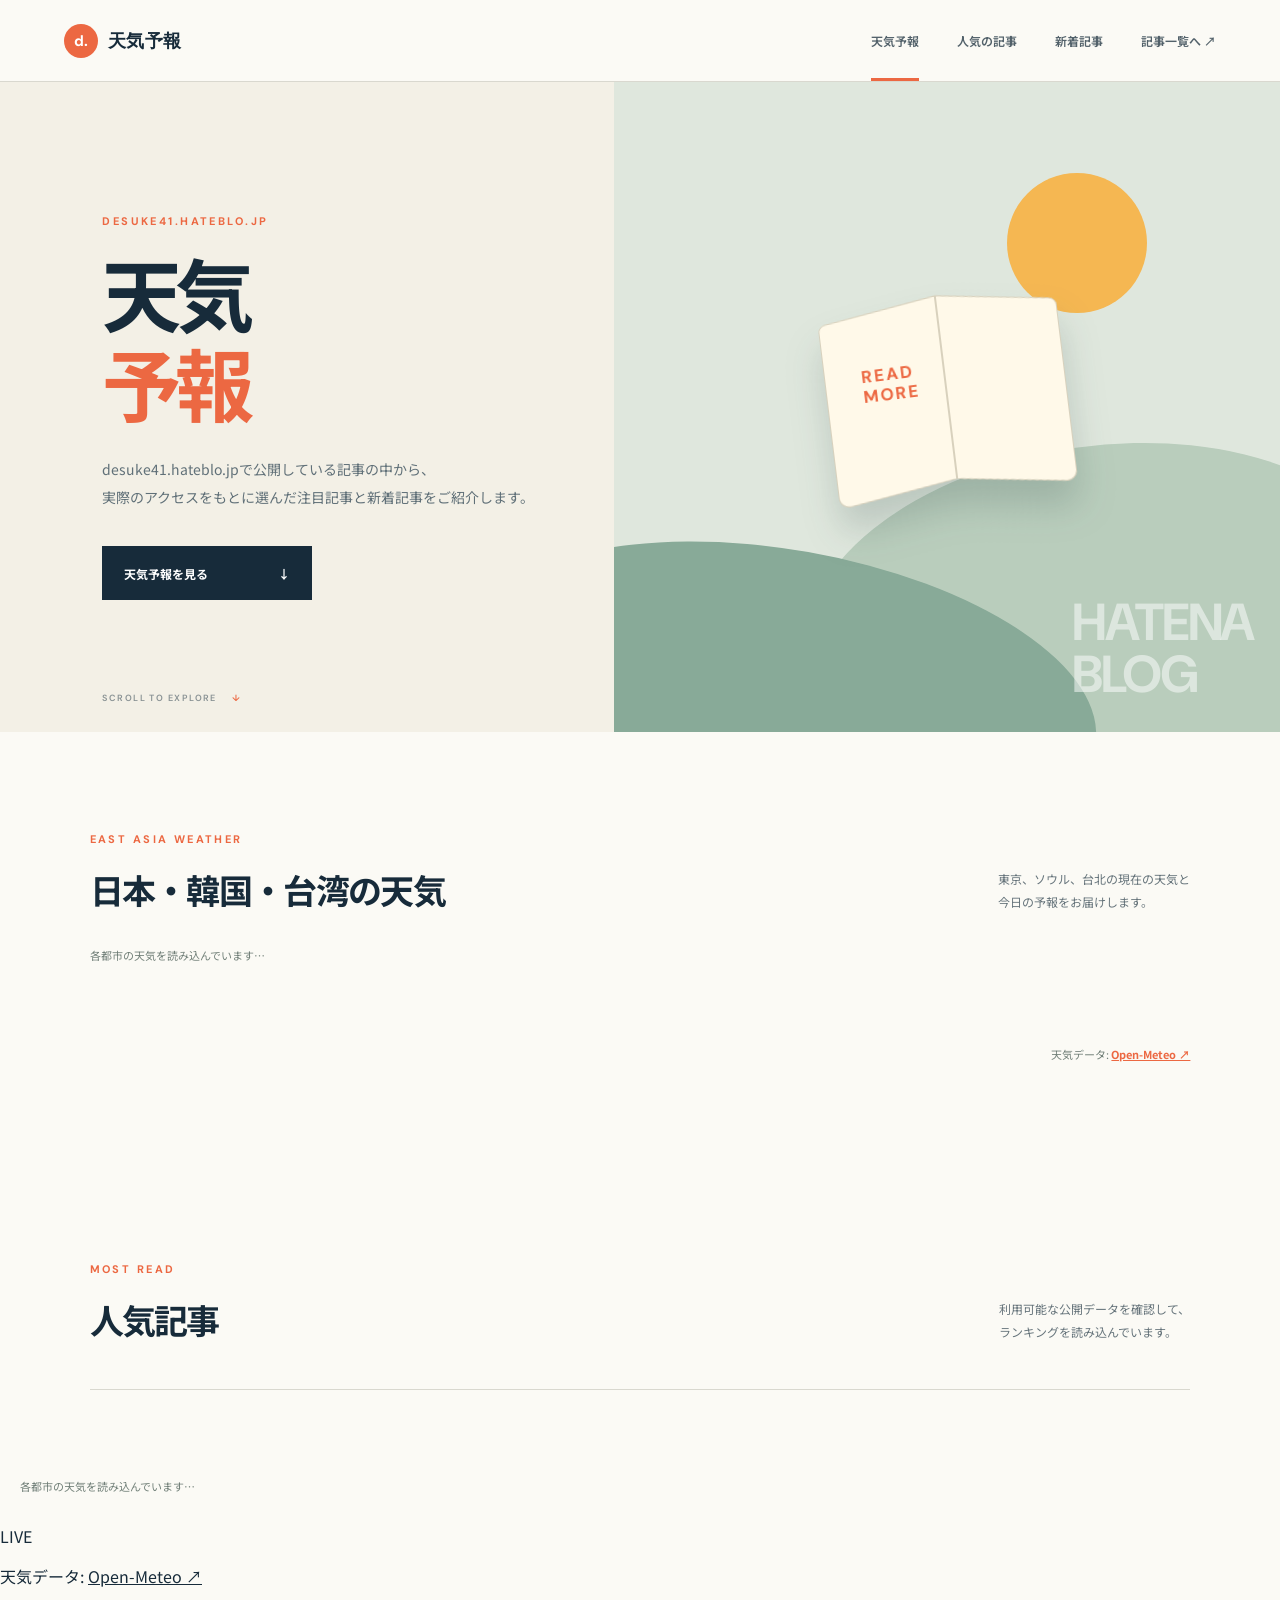
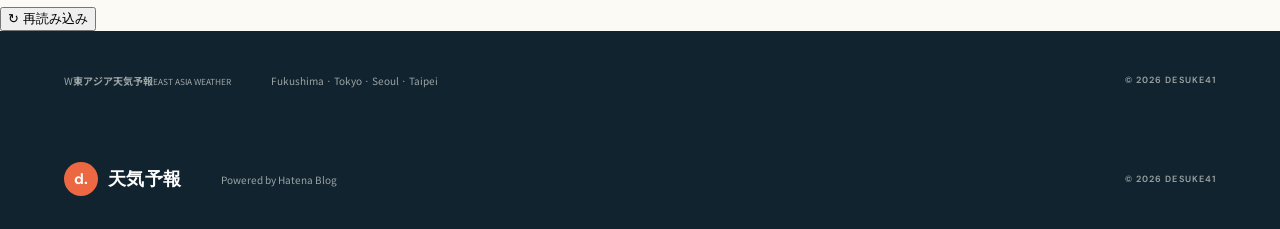
==== commit fd56fb78: "Merge branch 'main' into codex-oahr00" ====
--- a/index.html
+++ b/index.html
@@ -62,21 +62,26 @@
         <div class="ranking" id="ranking"></div>
       </section>
 
-      <section class="all-section" id="all-posts">
-        <div class="section-title compact">
-          <div><p class="kicker">LATEST POSTS</p><h2>新着記事</h2></div>
-          <label class="search"><span>⌕</span><input id="search" type="search" placeholder="記事を検索" aria-label="記事を検索" /></label>
-        </div>
-        <p class="feed-status" id="feed-status" role="status">ブログから記事を読み込んでいます…</p>
-        <div class="article-grid" id="article-grid" aria-live="polite"></div>
-        <p class="empty" id="empty" hidden>条件に合う記事がありません。別のキーワードでお試しください。</p>
-      </section>
+          <div class="status-row">
+            <p class="weather-status" id="weather-status" role="status">各都市の天気を読み込んでいます…</p>
+            <span class="live-dot"><i></i> LIVE</span>
+          </div>
 
-      <section class="newsletter">
-        <div><p class="kicker">HATENA BLOG</p><h2>新しい記事を、<br />見逃さない。</h2></div>
-        <div><p>はてなブログの読者になって、<br />更新のお知らせを受け取りませんか？</p><a href="https://desuke41.hateblo.jp/" target="_blank" rel="noreferrer">ブログを読者登録する <span>↗</span></a></div>
-      </section>
-    </main>
+          <div class="weather-grid" id="weather-grid" aria-live="polite"></div>
+
+          <div class="weather-footer">
+            <p>天気データ: <a href="https://open-meteo.com/" target="_blank" rel="noreferrer">Open-Meteo ↗</a></p>
+            <button class="text-refresh" id="refresh-weather-bottom" type="button">↻ 再読み込み</button>
+          </div>
+        </section>
+      </main>
+
+      <footer>
+        <div class="brand footer-brand"><span class="brand-mark">W</span><span><b>東アジア天気予報</b><small>EAST ASIA WEATHER</small></span></div>
+        <p>Fukushima · Tokyo · Seoul · Taipei</p>
+        <p>© 2026 DESUKE41</p>
+      </footer>
+    </div>
 
     <footer><a class="logo light" href="https://desuke41.hateblo.jp/"><span>d.</span><b>天気予報</b></a><p>Powered by Hatena Blog</p><p>© 2026 DESUKE41</p></footer>
     <script src="script.js"></script>
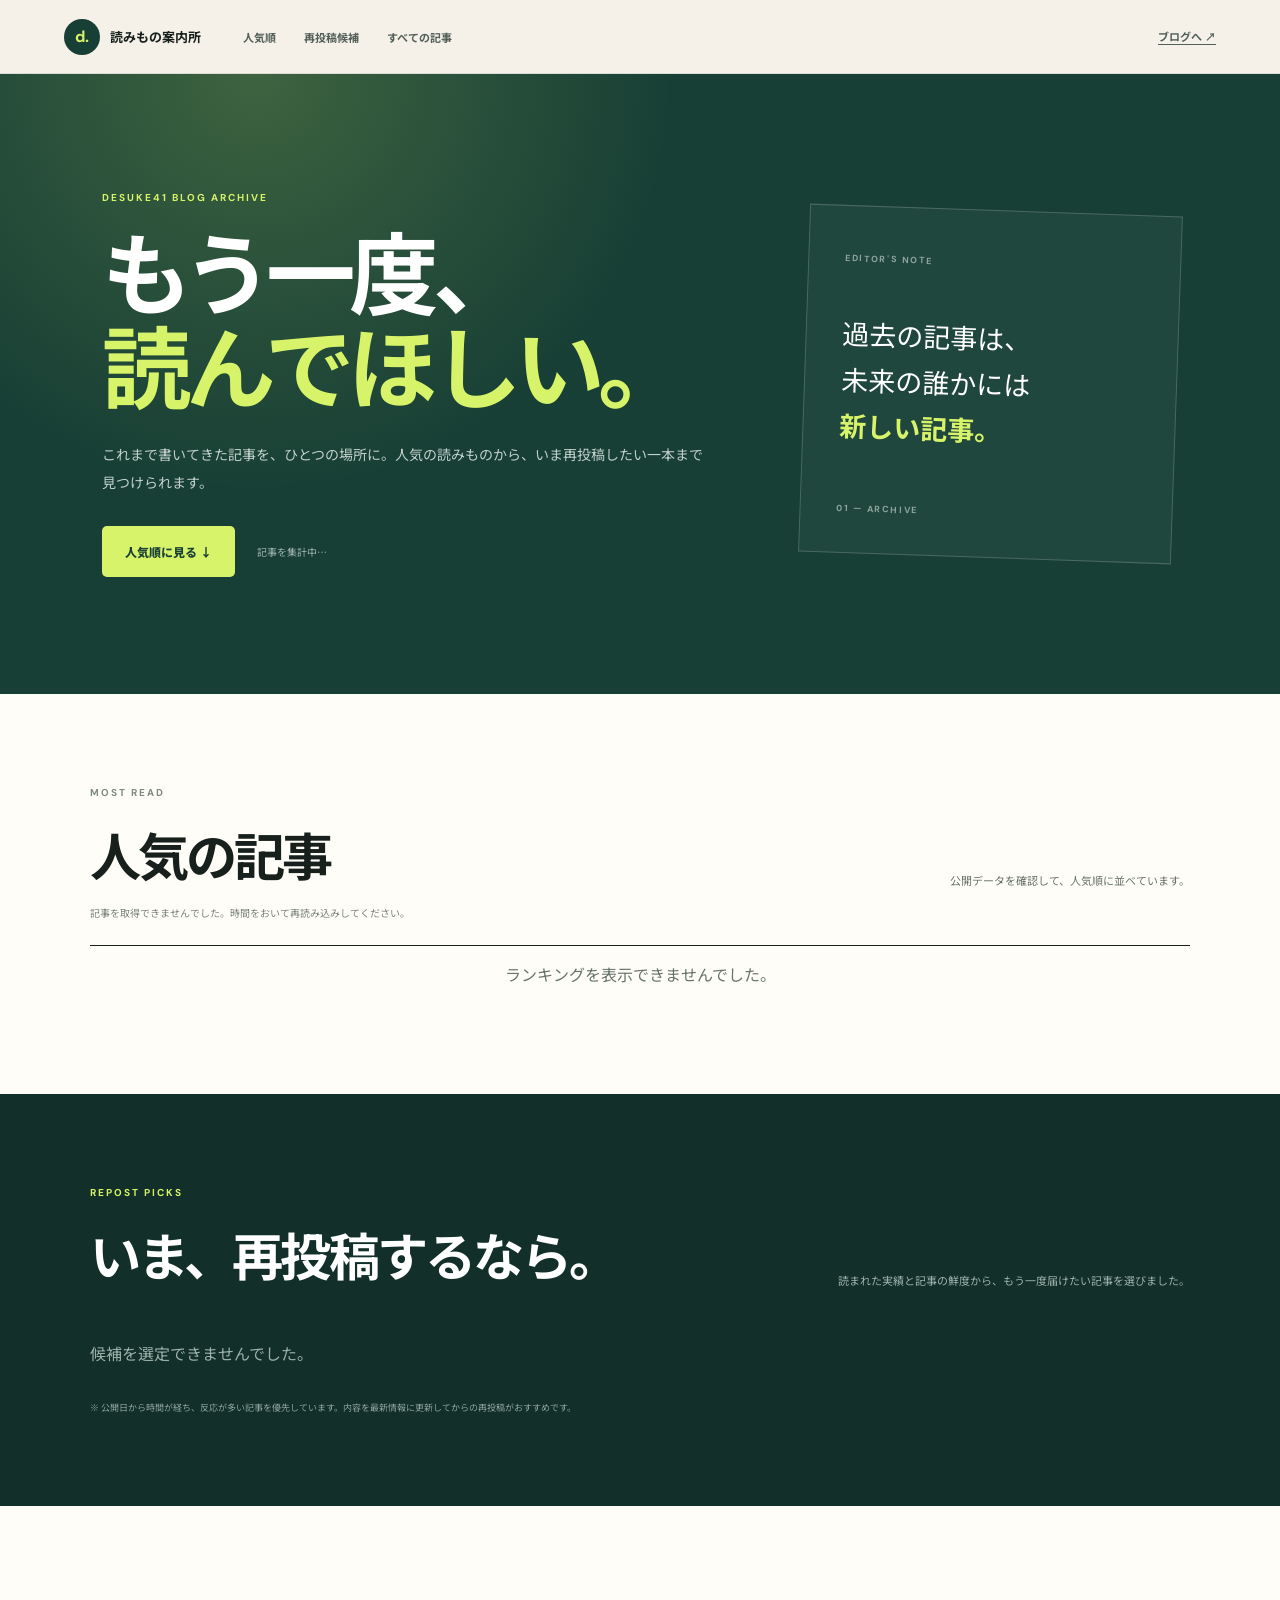
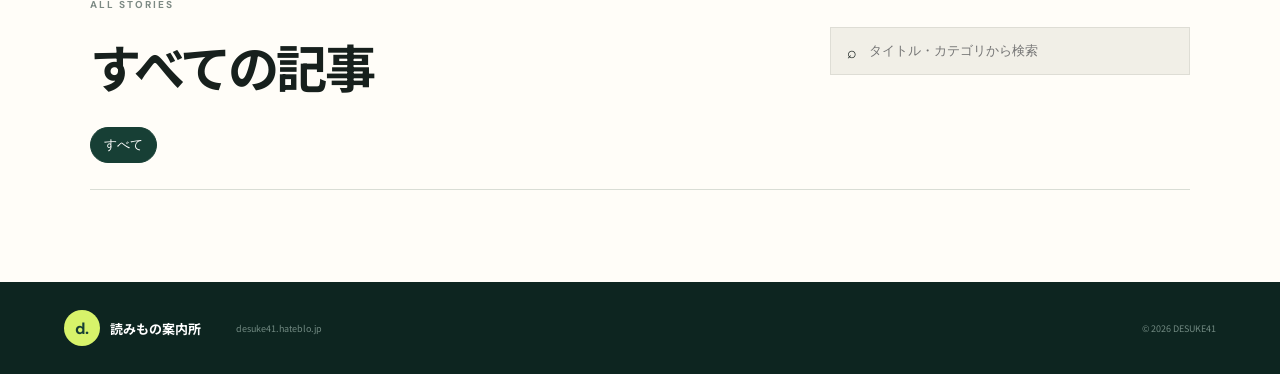
==== commit 3f3d814e: "Build blog popularity and repost dashboard" ====
--- a/index.html
+++ b/index.html
@@ -1,89 +1,54 @@
 <!doctype html>
 <html lang="ja">
-  <head>
-    <meta charset="UTF-8" />
-    <meta name="viewport" content="width=device-width, initial-scale=1" />
-    <meta name="description" content="東京・ソウル・台北の現在の天気、気温、降水確率が分かる東アジアの天気予報です。" />
-    <meta property="og:title" content="日本・韓国・台湾の天気予報" />
-    <meta property="og:description" content="東京・ソウル・台北の現在の天気、気温、降水確率をまとめて確認できます。" />
-    <meta property="og:type" content="website" />
-    <meta property="og:locale" content="ja_JP" />
-    <meta name="twitter:card" content="summary" />
-    <title>天気予報</title>
-    <link rel="preconnect" href="https://fonts.googleapis.com" />
-    <link rel="preconnect" href="https://fonts.gstatic.com" crossorigin />
-    <link href="https://fonts.googleapis.com/css2?family=DM+Sans:wght@500;600;700&amp;family=Noto+Sans+JP:wght@400;500;600;700;800&amp;display=swap" rel="stylesheet" />
-    <link rel="stylesheet" href="styles.css" />
-  </head>
-  <body>
-    <header class="site-header">
-      <a class="logo" href="https://desuke41.hateblo.jp/" aria-label="天気予報を開く"><span>d.</span><b>天気予報</b></a>
-      <nav aria-label="メインナビゲーション">
-        <a class="active" href="#weather">天気予報</a>
-        <a href="#popular">人気の記事</a>
-        <a href="#all-posts">新着記事</a>
-        <a href="https://desuke41.hateblo.jp/archive" target="_blank" rel="noreferrer">記事一覧へ ↗</a>
-      </nav>
-      <button class="menu-button" type="button" aria-label="メニューを開く" aria-expanded="false">MENU</button>
-    </header>
+<head>
+  <meta charset="UTF-8" />
+  <meta name="viewport" content="width=device-width, initial-scale=1" />
+  <meta name="description" content="desuke41のブログ記事を人気順で眺め、再投稿候補を見つけるための読みもの案内所です。" />
+  <title>desuke41｜読みもの案内所</title>
+  <link rel="preconnect" href="https://fonts.googleapis.com" />
+  <link rel="preconnect" href="https://fonts.gstatic.com" crossorigin />
+  <link href="https://fonts.googleapis.com/css2?family=DM+Sans:wght@600;700&amp;family=Noto+Sans+JP:wght@400;500;600;700;800&amp;display=swap" rel="stylesheet" />
+  <link rel="stylesheet" href="styles.css" />
+</head>
+<body>
+  <header class="site-header">
+    <a class="logo" href="#top"><span>d.</span><b>読みもの案内所</b></a>
+    <nav aria-label="メインナビゲーション"><a href="#popular">人気順</a><a href="#repost">再投稿候補</a><a href="#all-posts">すべての記事</a></nav>
+    <a class="blog-link" href="https://desuke41.hateblo.jp/" target="_blank" rel="noreferrer">ブログへ ↗</a>
+    <button class="menu-button" type="button" aria-label="メニューを開く" aria-expanded="false">MENU</button>
+  </header>
 
-    <main id="top">
-      <section class="hero">
-        <div class="hero-copy">
-          <p class="kicker">DESUKE41.HATEBLO.JP</p>
-          <h1>天気<br /><em>予報</em></h1>
-          <p class="lead" id="blog-description">desuke41.hateblo.jpで公開している記事の中から、<br />実際のアクセスをもとに選んだ注目記事と新着記事をご紹介します。</p>
-          <a class="primary-button" href="#weather">天気予報を見る <span>↓</span></a>
-        </div>
-        <div class="hero-art" aria-hidden="true">
-          <div class="sun"></div><div class="hill hill-back"></div><div class="hill hill-front"></div>
-          <div class="book"><i></i><i></i><span>READ<br />MORE</span></div>
-          <p>HATENA<br />BLOG</p>
-        </div>
-        <p class="scroll-note">SCROLL TO EXPLORE <span>↓</span></p>
-      </section>
+  <main id="top">
+    <section class="hero">
+      <div class="hero-copy">
+        <p class="kicker">DESUKE41 BLOG ARCHIVE</p>
+        <h1>もう一度、<br /><em>読んでほしい。</em></h1>
+        <p>これまで書いてきた記事を、ひとつの場所に。人気の読みものから、いま再投稿したい一本まで見つけられます。</p>
+        <div class="hero-actions"><a class="primary-button" href="#popular">人気順に見る ↓</a><span id="hero-count">記事を集計中…</span></div>
+      </div>
+      <div class="hero-note"><span>EDITOR'S NOTE</span><p>過去の記事は、<br />未来の誰かには<br /><strong>新しい記事。</strong></p><i>01 — ARCHIVE</i></div>
+    </section>
 
-      <section class="weather-section" id="weather" aria-labelledby="weather-title">
-        <div class="section-title">
-          <div><p class="kicker">EAST ASIA WEATHER</p><h2 id="weather-title">日本・韓国・台湾の天気</h2></div>
-          <p>東京、ソウル、台北の現在の天気と<br />今日の予報をお届けします。</p>
-        </div>
-        <p class="weather-status" id="weather-status" role="status">各都市の天気を読み込んでいます…</p>
-        <div class="weather-grid" id="weather-grid" aria-live="polite"></div>
-        <p class="share-status" id="share-status" role="status" aria-live="polite"></p>
-        <p class="weather-credit">天気データ: <a href="https://open-meteo.com/" target="_blank" rel="noreferrer">Open-Meteo ↗</a></p>
-      </section>
+    <section class="popular-section" id="popular">
+      <div class="section-title"><div><p class="kicker">MOST READ</p><h2>人気の記事</h2></div><p id="ranking-description">公開データを確認して、人気順に並べています。</p></div>
+      <p class="data-status" id="feed-status" role="status">ブログから記事を読み込んでいます…</p>
+      <div class="ranking" id="ranking" aria-live="polite"></div>
+    </section>
 
-      <section class="popular-section" id="popular">
-        <div class="section-title">
-          <div><p class="kicker" id="ranking-kicker">MOST READ</p><h2 id="ranking-title">人気記事</h2></div>
-          <p id="ranking-description">利用可能な公開データを確認して、<br />ランキングを読み込んでいます。</p>
-        </div>
-        <div class="ranking" id="ranking"></div>
-      </section>
+    <section class="repost-section" id="repost">
+      <div class="section-title light"><div><p class="kicker">REPOST PICKS</p><h2>いま、再投稿するなら。</h2></div><p>読まれた実績と記事の鮮度から、もう一度届けたい記事を選びました。</p></div>
+      <div class="repost-grid" id="repost-grid" aria-live="polite"><p class="loading-light">候補を選定中…</p></div>
+      <p class="repost-note">※ 公開日から時間が経ち、反応が多い記事を優先しています。内容を最新情報に更新してからの再投稿がおすすめです。</p>
+    </section>
 
-          <div class="status-row">
-            <p class="weather-status" id="weather-status" role="status">各都市の天気を読み込んでいます…</p>
-            <span class="live-dot"><i></i> LIVE</span>
-          </div>
-
-          <div class="weather-grid" id="weather-grid" aria-live="polite"></div>
-
-          <div class="weather-footer">
-            <p>天気データ: <a href="https://open-meteo.com/" target="_blank" rel="noreferrer">Open-Meteo ↗</a></p>
-            <button class="text-refresh" id="refresh-weather-bottom" type="button">↻ 再読み込み</button>
-          </div>
-        </section>
-      </main>
-
-      <footer>
-        <div class="brand footer-brand"><span class="brand-mark">W</span><span><b>東アジア天気予報</b><small>EAST ASIA WEATHER</small></span></div>
-        <p>Fukushima · Tokyo · Seoul · Taipei</p>
-        <p>© 2026 DESUKE41</p>
-      </footer>
-    </div>
-
-    <footer><a class="logo light" href="https://desuke41.hateblo.jp/"><span>d.</span><b>天気予報</b></a><p>Powered by Hatena Blog</p><p>© 2026 DESUKE41</p></footer>
-    <script src="script.js"></script>
-  </body>
+    <section class="all-section" id="all-posts">
+      <div class="section-title compact"><div><p class="kicker">ALL STORIES</p><h2>すべての記事</h2></div><label class="search"><span>⌕</span><input id="search" type="search" placeholder="タイトル・カテゴリから検索" aria-label="記事を検索" /></label></div>
+      <div class="filter-row"><button class="filter active" data-category="all">すべて</button><div id="category-filters"></div><span id="result-count"></span></div>
+      <div class="article-grid" id="article-grid" aria-live="polite"></div>
+      <p class="empty" id="empty" hidden>条件に合う記事がありません。</p>
+    </section>
+  </main>
+  <footer><a class="logo light-logo" href="#top"><span>d.</span><b>読みもの案内所</b></a><p>desuke41.hateblo.jp</p><p>© 2026 DESUKE41</p></footer>
+  <script src="script.js"></script>
+</body>
 </html>
--- a/styles.css
+++ b/styles.css
@@ -1,4 +1 @@
-:root{--navy:#172b3a;--orange:#ec6842;--cream:#f3f0e6;--paper:#fbfaf5;--sage:#9cb7a7;--line:#d9d8cf;--muted:#66747b}*{box-sizing:border-box}html{scroll-behavior:smooth}body{margin:0;color:var(--navy);background:var(--paper);font-family:"Noto Sans JP",sans-serif}a{color:inherit}.site-header{height:82px;padding:0 clamp(24px,5vw,76px);display:flex;align-items:center;justify-content:space-between;background:var(--paper);border-bottom:1px solid var(--line)}.logo{display:flex;align-items:center;gap:10px;text-decoration:none;font:700 18px "DM Sans";letter-spacing:.02em}.logo span{width:34px;height:34px;display:grid;place-items:center;border-radius:50%;color:#fff;background:var(--orange);font-size:15px}.site-header nav{display:flex;align-self:stretch;gap:38px}.site-header nav a{position:relative;display:grid;place-items:center;text-decoration:none;color:#52616a;font-size:12px;font-weight:600}.site-header nav a.active:after{content:"";position:absolute;bottom:0;left:0;width:100%;height:3px;background:var(--orange)}.menu-button{display:none;border:0;background:none;color:var(--navy);font:700 11px "DM Sans";letter-spacing:.14em}.hero{position:relative;min-height:650px;padding:110px clamp(28px,8vw,130px);display:flex;align-items:center;background:var(--cream);overflow:hidden}.hero-copy{position:relative;z-index:2}.kicker{margin:0 0 19px;color:var(--orange);font:700 11px "DM Sans";letter-spacing:.22em}.hero h1{margin:0;font-size:clamp(50px,6.2vw,88px);line-height:1.14;letter-spacing:-.075em}.hero h1 em{color:var(--orange);font-style:normal}.lead{margin:28px 0 35px;color:#607078;font-size:14px;line-height:2}.primary-button{width:210px;height:54px;padding:0 22px;display:flex;align-items:center;justify-content:space-between;color:#fff;background:var(--navy);text-decoration:none;font-size:12px;font-weight:700;transition:.2s}.primary-button:hover{background:var(--orange);transform:translateY(-2px)}.hero-art{position:absolute;right:0;top:0;width:52%;height:100%;background:#dfe7dd;overflow:hidden}.sun{position:absolute;right:20%;top:14%;width:140px;height:140px;border-radius:50%;background:#f5b752}.hill{position:absolute;border-radius:50% 50% 0 0}.hill-back{width:90%;height:55%;right:-18%;bottom:-11%;background:#b9cdbc;transform:rotate(-8deg)}.hill-front{width:95%;height:43%;left:-22%;bottom:-15%;background:#88aa98;transform:rotate(10deg)}.book{position:absolute;z-index:2;left:32%;top:34%;width:240px;height:185px;display:flex;filter:drop-shadow(0 25px 18px rgba(30,55,54,.18));transform:rotate(-7deg)}.book i{width:50%;background:#fff9e9;border:1px solid #d8d1bd}.book i:first-child{border-radius:7px 0 0 12px;transform:skewY(-8deg)}.book i:nth-child(2){border-radius:0 7px 12px 0;transform:skewY(8deg)}.book span{position:absolute;left:37px;top:54px;color:var(--orange);font:700 17px/1.2 "DM Sans";letter-spacing:.12em}.hero-art>p{position:absolute;right:4%;bottom:5%;margin:0;color:rgba(255,255,255,.5);font:700 52px/1 "DM Sans";letter-spacing:-.04em}.scroll-note{position:absolute;bottom:28px;left:clamp(28px,8vw,130px);margin:0;color:#899294;font:600 9px "DM Sans";letter-spacing:.16em}.scroll-note span{margin-left:12px;color:var(--orange)}.weather-section,.popular-section,.all-section{padding:100px clamp(24px,7vw,112px)}.weather-section{background:var(--paper)}.weather-status,.weather-credit{max-width:1240px;margin:-12px auto 30px;color:#728079;font-size:11px}.weather-grid{max-width:1240px;margin:auto;display:grid;grid-template-columns:repeat(3,1fr);gap:18px}.weather-card{min-height:330px;padding:30px;display:grid;grid-template-columns:1fr auto;background:var(--cream);border-top:4px solid var(--orange)}.weather-place p{margin:0 0 6px;color:var(--orange);font-size:11px;font-weight:700}.weather-place h3{margin:0;font-size:25px}.weather-icon{font-size:48px}.weather-now{grid-column:1/-1;margin:28px 0 25px}.weather-now strong{font:600 62px "DM Sans";letter-spacing:-.06em}.weather-now strong small{font-size:22px}.weather-now p{margin:0;color:var(--muted);font-size:13px}.weather-card dl{grid-column:1/-1;margin:auto 0 0;padding-top:20px;display:grid;grid-template-columns:repeat(3,1fr);border-top:1px solid var(--line)}.weather-card dl div+div{padding-left:15px;border-left:1px solid var(--line)}.weather-card dt{color:var(--muted);font-size:9px}.weather-card dd{margin:7px 0 0;font:600 12px "DM Sans"}.weather-credit{margin-top:18px;margin-bottom:0;text-align:right}.weather-credit a{color:var(--orange);font-weight:700}.section-title{max-width:1240px;margin:0 auto 45px;display:flex;align-items:flex-end;justify-content:space-between}.section-title h2{margin:0;font-size:34px;letter-spacing:-.05em}.section-title>p{margin:0;color:var(--muted);font-size:12px;line-height:1.9}.ranking{max-width:1240px;margin:auto;border-top:1px solid var(--line)}.rank-item{display:grid;grid-template-columns:100px 1fr 185px 34px;gap:25px;align-items:center;min-height:135px;border-bottom:1px solid var(--line);text-decoration:none;transition:.2s}.rank-item:hover{padding-left:12px;background:#fff}.rank-number{color:var(--orange);font:500 47px "DM Sans";letter-spacing:-.07em}.rank-copy small,.article-card small{color:var(--orange);font-size:10px;font-weight:700}.rank-copy h3{margin:9px 0 0;font-size:18px;line-height:1.6}.rank-meta{color:#829096;font:500 10px "DM Sans";letter-spacing:.05em}.arrow{font-size:22px}.all-section{background:#eef1e9}.section-title.compact{margin-bottom:30px}.search{width:230px;padding:11px 0;display:flex;gap:8px;border-bottom:1px solid #9ea9a4}.search input{width:100%;border:0;outline:0;background:transparent;font:500 12px "Noto Sans JP"}.feed-status{max-width:1240px;margin:-12px auto 30px;color:#728079;font-size:11px}.load-error{padding:45px 10px;display:flex;align-items:flex-start;gap:12px;flex-direction:column}.load-error span{color:var(--muted);font-size:12px}.load-error a{color:var(--orange);font-size:12px;font-weight:700}.article-grid{max-width:1240px;margin:auto;display:grid;grid-template-columns:repeat(3,1fr);gap:18px}.article-card{min-height:260px;padding:27px;display:flex;flex-direction:column;background:var(--paper);border-top:4px solid var(--sage);text-decoration:none;transition:.2s}.article-card:hover{transform:translateY(-5px);box-shadow:0 15px 30px rgba(35,56,54,.1)}.article-card h3{margin:20px 0 12px;font-size:17px;line-height:1.65}.article-card p{margin:0;color:#6d7b7c;font-size:12px;line-height:1.8}.card-footer{margin-top:auto;padding-top:18px;display:flex;justify-content:space-between;border-top:1px solid #e2e1d9;color:#89918f;font:500 10px "DM Sans"}.empty{text-align:center;color:var(--muted)}.newsletter{padding:70px clamp(28px,9vw,145px);display:flex;align-items:center;justify-content:space-between;color:#fff;background:var(--navy)}.newsletter h2{margin:0;font-size:39px;line-height:1.45;letter-spacing:-.05em}.newsletter>div:last-child{min-width:360px}.newsletter>div:last-child p{color:#bac4c6;font-size:13px;line-height:1.9}.newsletter a{margin-top:20px;padding-bottom:13px;display:flex;justify-content:space-between;border-bottom:1px solid #65727a;color:#fff;text-decoration:none;font-size:12px;font-weight:700}.newsletter a span{color:var(--orange)}footer{padding:32px clamp(24px,5vw,76px);display:flex;align-items:center;gap:40px;color:#9da5a5;background:#10232f;font-size:10px}footer p:last-child{margin-left:auto;font:600 9px "DM Sans";letter-spacing:.12em}.logo.light{color:#fff}
-.weather-unavailable{grid-column:1/-1;color:var(--muted);font-size:12px}.weather-card-error{min-height:230px}.share-weather{grid-column:1/-1;margin-top:22px;padding:12px 16px;border:1px solid var(--navy);color:var(--navy);background:transparent;font:700 11px "Noto Sans JP";cursor:pointer;transition:.2s}.share-weather:hover,.share-weather:focus-visible{color:#fff;background:var(--navy)}.share-status{max-width:1240px;min-height:1.5em;margin:18px auto 0;color:var(--orange);font-size:11px;font-weight:700}
-@media(max-width:800px){.site-header nav{display:none}.site-header nav.open{position:absolute;z-index:10;top:68px;left:0;width:100%;height:auto;padding:20px;display:grid;background:var(--paper);box-shadow:0 10px 20px #0001}.site-header nav.open a{padding:12px}.menu-button{display:block}.site-header{height:68px}.hero{min-height:720px;padding-top:70px;align-items:flex-start}.hero-art{top:auto;bottom:0;width:100%;height:43%;opacity:.85}.book{left:38%;top:27%;width:180px;height:135px}.sun{width:90px;height:90px}.hero-copy{z-index:3}.lead br{display:none}.scroll-note{display:none}.section-title{align-items:flex-start;gap:25px;flex-direction:column}.ranking .rank-item{grid-template-columns:55px 1fr 24px;padding:24px 0;gap:14px}.rank-meta{display:none}.weather-grid,.article-grid{grid-template-columns:1fr}.newsletter{align-items:flex-start;gap:45px;flex-direction:column}.newsletter>div:last-child{min-width:0;width:100%}}@media(max-width:500px){.hero h1{font-size:50px}.weather-section,.popular-section,.all-section{padding:70px 22px}.section-title h2{font-size:29px}.rank-copy h3{font-size:15px}.rank-number{font-size:36px}.newsletter{padding:60px 24px}.newsletter h2{font-size:33px}footer{align-items:flex-start;flex-direction:column;gap:15px}footer p:last-child{margin-left:0}}
-@media(prefers-reduced-motion:reduce){html{scroll-behavior:auto}*{transition:none!important}}
+:root{--ink:#17201d;--green:#173f35;--lime:#d7f36a;--cream:#f5f1e8;--paper:#fffdf8;--line:#d9ddd5;--muted:#69736e}*{box-sizing:border-box}html{scroll-behavior:smooth}body{margin:0;background:var(--cream);color:var(--ink);font-family:"Noto Sans JP",sans-serif}.site-header{height:74px;padding:0 clamp(20px,5vw,72px);display:flex;align-items:center;gap:42px;background:rgba(245,241,232,.92);border-bottom:1px solid var(--line);position:sticky;top:0;z-index:20;backdrop-filter:blur(12px)}.logo{display:flex;align-items:center;gap:10px;color:var(--ink);text-decoration:none}.logo span{width:36px;height:36px;display:grid;place-items:center;border-radius:50%;background:var(--green);color:var(--lime);font:700 16px "DM Sans"}.logo b{font-size:13px}.site-header nav{display:flex;gap:28px}.site-header nav a,.blog-link{color:#53605a;text-decoration:none;font-size:11px;font-weight:700}.blog-link{margin-left:auto;border-bottom:1px solid}.menu-button{display:none}.hero{min-height:620px;padding:90px clamp(24px,8vw,120px);display:grid;grid-template-columns:1.25fr .75fr;align-items:center;gap:80px;background:radial-gradient(circle at 20% 0,rgba(215,243,106,.2),transparent 35%),var(--green);color:#fff}.kicker{margin:0 0 18px;color:#7d8a84;font:700 10px "DM Sans";letter-spacing:.2em}.hero .kicker,.repost-section .kicker{color:var(--lime)}.hero h1{margin:0;font-size:clamp(52px,7vw,92px);line-height:1.05;letter-spacing:-.075em}.hero h1 em{color:var(--lime);font-style:normal}.hero-copy>p:not(.kicker){max-width:610px;margin:30px 0;color:#c2d0cb;font-size:14px;line-height:2}.hero-actions{display:flex;align-items:center;gap:22px}.primary-button{padding:17px 23px;border-radius:5px;background:var(--lime);color:var(--green);font-size:12px;font-weight:800;text-decoration:none}.hero-actions span{color:#9eb1aa;font-size:10px}.hero-note{padding:36px;border:1px solid rgba(255,255,255,.18);transform:rotate(2deg);background:rgba(255,255,255,.04)}.hero-note span,.hero-note i{color:#8ea49c;font:700 9px "DM Sans";letter-spacing:.18em}.hero-note p{margin:44px 0;font-size:27px;line-height:1.7}.hero-note strong{color:var(--lime)}section{padding:92px clamp(22px,7vw,100px)}.section-title{max-width:1240px;margin:0 auto 34px;display:flex;align-items:end;justify-content:space-between;gap:30px}.section-title h2{margin:0;font-size:clamp(32px,4vw,52px);letter-spacing:-.055em}.section-title>p{max-width:430px;margin:0;color:var(--muted);font-size:11px;line-height:1.8}.data-status{max-width:1240px;margin:-20px auto 25px;color:#7a837f;font-size:10px}.popular-section,.all-section{background:var(--paper)}.ranking{max-width:1240px;margin:auto;border-top:1px solid var(--ink)}.rank-item{min-height:122px;padding:20px 12px;display:grid;grid-template-columns:75px 1fr 180px 28px;align-items:center;gap:18px;color:inherit;text-decoration:none;border-bottom:1px solid var(--line);transition:.2s}.rank-item:hover{padding-left:20px;background:#f5f6ef}.rank-number{font:700 32px "DM Sans";color:#9ca49f}.rank-copy small,.article-card small{color:#648276;font-size:9px;font-weight:700}.rank-copy h3{margin:8px 0 0;font-size:18px}.rank-meta{color:#7e8782;font-size:10px}.arrow{font-size:18px}.repost-section{background:#122f29;color:#fff}.section-title.light>p{color:#9cb0a9}.repost-grid{max-width:1240px;margin:auto;display:grid;grid-template-columns:repeat(3,1fr);gap:18px}.repost-card{min-height:340px;padding:28px;display:flex;flex-direction:column;background:#f3f1e8;color:var(--ink);text-decoration:none;position:relative}.pick-number{color:#8b9891;font:700 10px "DM Sans"}.repost-card h3{margin:55px 0 18px;font-size:21px;line-height:1.55}.repost-card p{color:#66716b;font-size:11px;line-height:1.8}.reason{margin-top:auto;padding-top:18px;border-top:1px solid #cbd1ca;color:var(--green);font-size:10px;font-weight:800}.repost-note{max-width:1240px;margin:20px auto 0;color:#8da39b;font-size:9px}.loading-light{color:#9cb0a9}.compact{align-items:center}.search{width:min(360px,100%);padding:0 16px;height:48px;display:flex;align-items:center;gap:10px;background:#f1efe7;border:1px solid #deddd5}.search input{width:100%;border:0;outline:0;background:none;font:500 11px inherit}.filter-row{max-width:1240px;margin:-10px auto 26px;display:flex;align-items:center;gap:8px;overflow:auto}.filter{padding:8px 13px;border:1px solid var(--line);border-radius:20px;background:transparent;color:#66716c;font:600 10px inherit;white-space:nowrap;cursor:pointer}.filter.active{background:var(--green);color:#fff;border-color:var(--green)}#category-filters{display:flex;gap:8px}#result-count{margin-left:auto;color:#89908c;font-size:9px;white-space:nowrap}.article-grid{max-width:1240px;margin:auto;display:grid;grid-template-columns:repeat(3,1fr);border-top:1px solid var(--line);border-left:1px solid var(--line)}.article-card{min-height:280px;padding:28px;display:flex;flex-direction:column;color:inherit;text-decoration:none;border-right:1px solid var(--line);border-bottom:1px solid var(--line);transition:.2s}.article-card:hover{background:#f3f4eb}.article-card h3{margin:20px 0 14px;font-size:17px;line-height:1.65}.article-card p{margin:0;color:#737c77;font-size:10px;line-height:1.8}.card-footer{margin-top:auto;padding-top:24px;display:flex;justify-content:space-between;color:#8a928e;font-size:9px}.empty{text-align:center;color:var(--muted)}footer{padding:28px clamp(22px,5vw,72px);display:flex;align-items:center;gap:35px;background:#0d2520;color:#718981;font-size:9px}.light-logo{color:#fff}.light-logo span{background:var(--lime);color:var(--green)}footer p:last-child{margin-left:auto}@media(max-width:850px){.hero{grid-template-columns:1fr}.hero-note{display:none}.repost-grid,.article-grid{grid-template-columns:1fr 1fr}.rank-item{grid-template-columns:55px 1fr 28px}.rank-meta{display:none}.site-header nav{display:none}.menu-button{display:block;margin-left:auto;border:0;background:none}.blog-link{margin-left:0}.site-header nav.open{position:absolute;display:flex;flex-direction:column;inset:74px 0 auto;padding:24px;background:var(--cream)}}@media(max-width:580px){.site-header{height:64px}.blog-link{display:none}.hero{min-height:590px;padding:65px 22px}.hero h1{font-size:52px}.hero-actions{align-items:flex-start;flex-direction:column}section{padding:65px 18px}.section-title{align-items:flex-start;flex-direction:column}.repost-grid,.article-grid{grid-template-columns:1fr}.rank-item{min-height:105px;grid-template-columns:45px 1fr 22px;padding:15px 6px}.rank-copy h3{font-size:15px}.compact .search{width:100%}.article-card{min-height:240px}footer{align-items:flex-start;flex-direction:column;gap:14px}footer p{margin:0!important}}@media(prefers-reduced-motion:reduce){html{scroll-behavior:auto}}
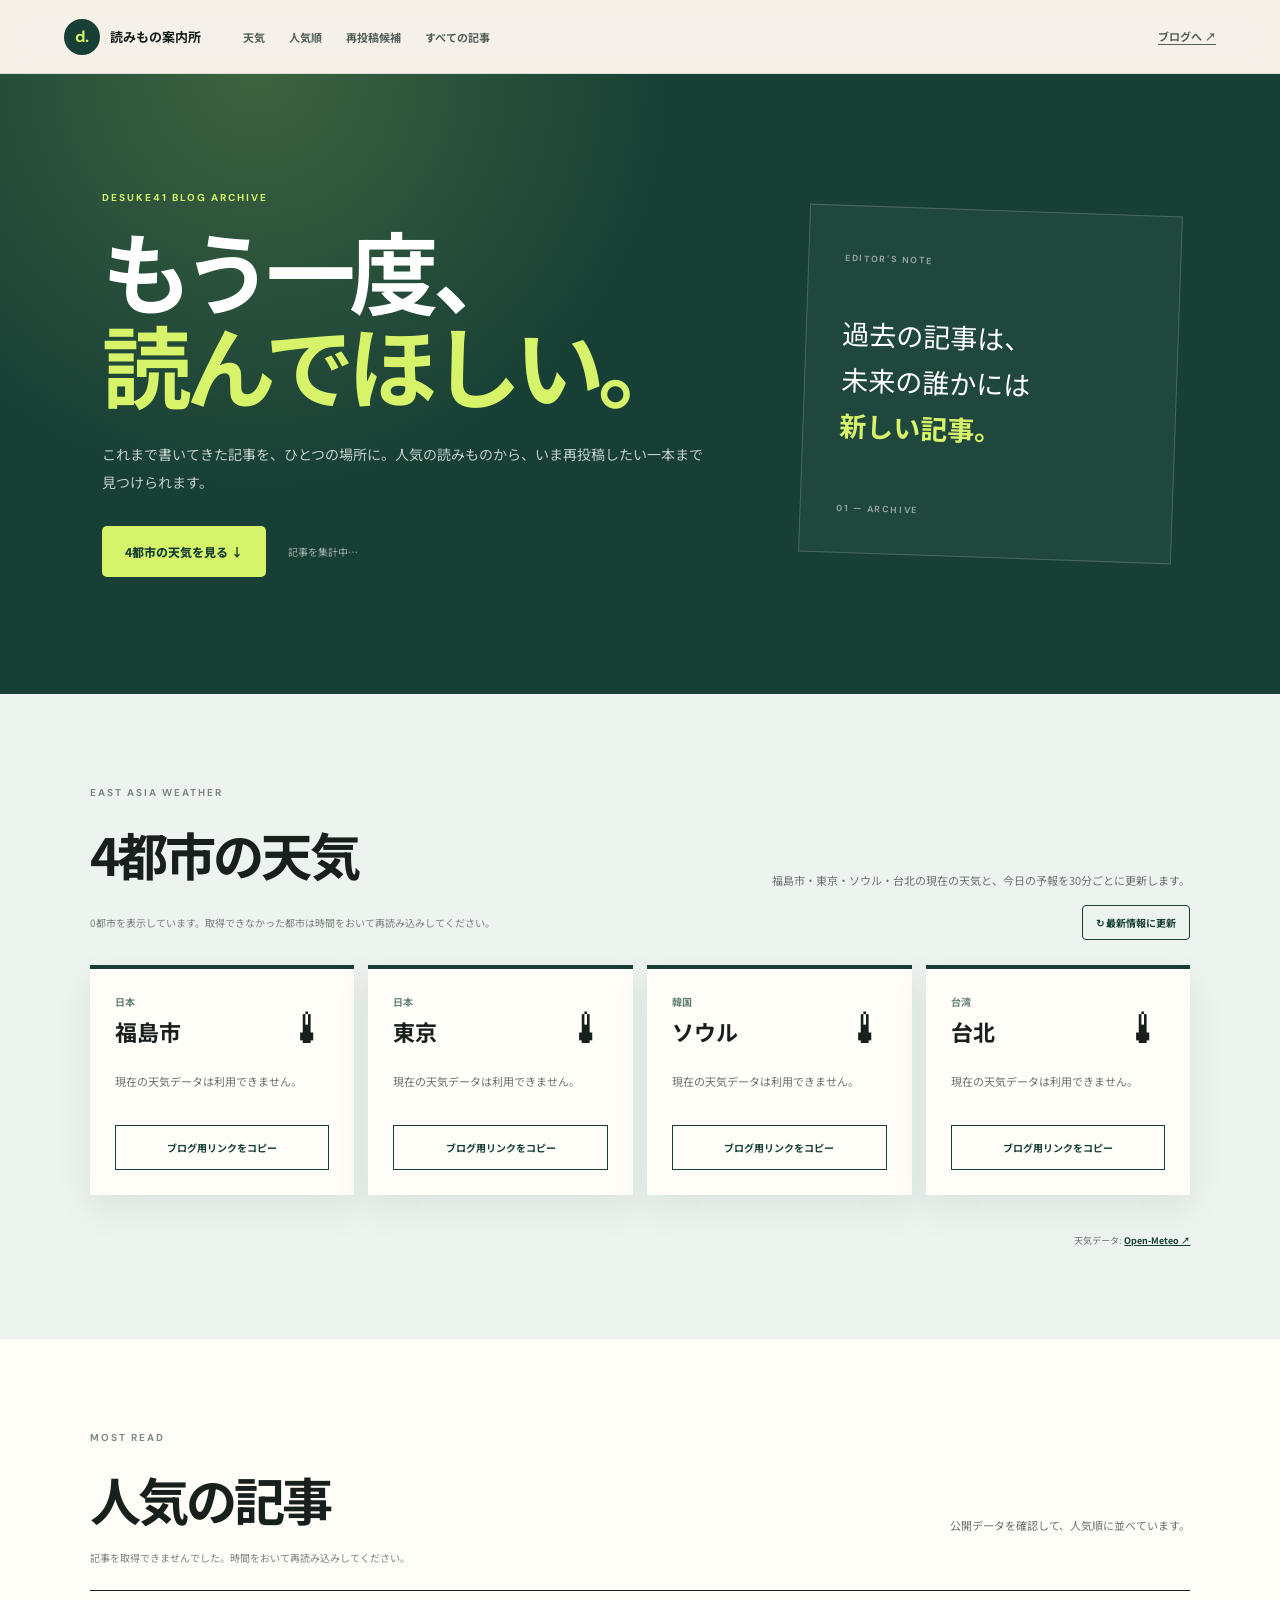
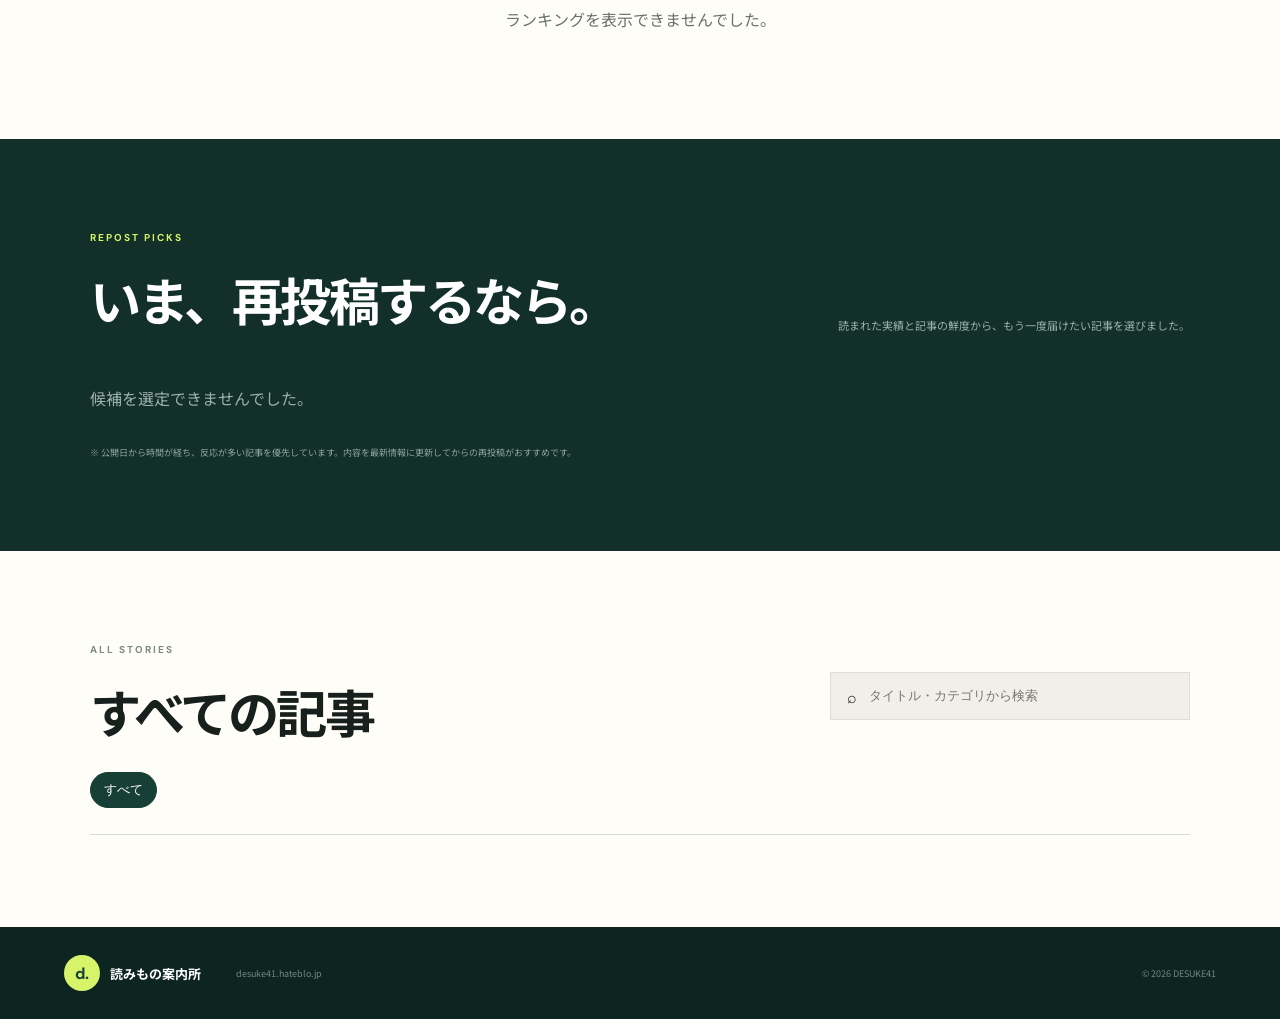
==== commit 188f5a51: "Resolve PR #20 conflicts against latest main" ====
--- a/index.html
+++ b/index.html
@@ -3,7 +3,12 @@
 <head>
   <meta charset="UTF-8" />
   <meta name="viewport" content="width=device-width, initial-scale=1" />
-  <meta name="description" content="desuke41のブログ記事を人気順で眺め、再投稿候補を見つけるための読みもの案内所です。" />
+  <meta name="description" content="福島・東京・ソウル・台北の天気と、desuke41のブログ記事をまとめて確認できる読みもの案内所です。" />
+  <meta property="og:title" content="desuke41｜読みもの案内所" />
+  <meta property="og:description" content="4都市の天気、人気記事、再投稿候補、新着記事をひとつの画面で確認できます。" />
+  <meta property="og:type" content="website" />
+  <meta property="og:locale" content="ja_JP" />
+  <meta name="twitter:card" content="summary" />
   <title>desuke41｜読みもの案内所</title>
   <link rel="preconnect" href="https://fonts.googleapis.com" />
   <link rel="preconnect" href="https://fonts.gstatic.com" crossorigin />
@@ -13,7 +18,12 @@
 <body>
   <header class="site-header">
     <a class="logo" href="#top"><span>d.</span><b>読みもの案内所</b></a>
-    <nav aria-label="メインナビゲーション"><a href="#popular">人気順</a><a href="#repost">再投稿候補</a><a href="#all-posts">すべての記事</a></nav>
+    <nav aria-label="メインナビゲーション">
+      <a href="#weather">天気</a>
+      <a href="#popular">人気順</a>
+      <a href="#repost">再投稿候補</a>
+      <a href="#all-posts">すべての記事</a>
+    </nav>
     <a class="blog-link" href="https://desuke41.hateblo.jp/" target="_blank" rel="noreferrer">ブログへ ↗</a>
     <button class="menu-button" type="button" aria-label="メニューを開く" aria-expanded="false">MENU</button>
   </header>
@@ -24,9 +34,28 @@
         <p class="kicker">DESUKE41 BLOG ARCHIVE</p>
         <h1>もう一度、<br /><em>読んでほしい。</em></h1>
         <p>これまで書いてきた記事を、ひとつの場所に。人気の読みものから、いま再投稿したい一本まで見つけられます。</p>
-        <div class="hero-actions"><a class="primary-button" href="#popular">人気順に見る ↓</a><span id="hero-count">記事を集計中…</span></div>
+        <div class="hero-actions"><a class="primary-button" href="#weather">4都市の天気を見る ↓</a><span id="hero-count">記事を集計中…</span></div>
       </div>
       <div class="hero-note"><span>EDITOR'S NOTE</span><p>過去の記事は、<br />未来の誰かには<br /><strong>新しい記事。</strong></p><i>01 — ARCHIVE</i></div>
+    </section>
+
+    <section class="weather-section" id="weather" aria-labelledby="weather-title">
+      <div class="section-title">
+        <div><p class="kicker">EAST ASIA WEATHER</p><h2 id="weather-title">4都市の天気</h2></div>
+        <p>福島市・東京・ソウル・台北の現在の天気と、今日の予報を30分ごとに更新します。</p>
+      </div>
+      <div class="weather-toolbar">
+        <p class="data-status" id="weather-status" role="status">4都市の天気を読み込んでいます…</p>
+        <button class="weather-refresh" id="refresh-weather" type="button">↻ 最新情報に更新</button>
+      </div>
+      <div class="weather-grid" id="weather-grid" aria-live="polite" aria-busy="true">
+        <article class="weather-card weather-card-loading" id="weather-fukushima"><div class="weather-place"><p>日本</p><h3>福島市</h3></div><p>読み込み中…</p></article>
+        <article class="weather-card weather-card-loading" id="weather-tokyo"><div class="weather-place"><p>日本</p><h3>東京</h3></div><p>読み込み中…</p></article>
+        <article class="weather-card weather-card-loading" id="weather-seoul"><div class="weather-place"><p>韓国</p><h3>ソウル</h3></div><p>読み込み中…</p></article>
+        <article class="weather-card weather-card-loading" id="weather-taipei"><div class="weather-place"><p>台湾</p><h3>台北</h3></div><p>読み込み中…</p></article>
+      </div>
+      <p class="share-status" id="share-status" role="status" aria-live="polite"></p>
+      <p class="weather-credit">天気データ: <a href="https://open-meteo.com/" target="_blank" rel="noreferrer">Open-Meteo ↗</a></p>
     </section>
 
     <section class="popular-section" id="popular">
@@ -48,6 +77,7 @@
       <p class="empty" id="empty" hidden>条件に合う記事がありません。</p>
     </section>
   </main>
+
   <footer><a class="logo light-logo" href="#top"><span>d.</span><b>読みもの案内所</b></a><p>desuke41.hateblo.jp</p><p>© 2026 DESUKE41</p></footer>
   <script src="script.js"></script>
 </body>
--- a/styles.css
+++ b/styles.css
@@ -1 +1,158 @@
-:root{--ink:#17201d;--green:#173f35;--lime:#d7f36a;--cream:#f5f1e8;--paper:#fffdf8;--line:#d9ddd5;--muted:#69736e}*{box-sizing:border-box}html{scroll-behavior:smooth}body{margin:0;background:var(--cream);color:var(--ink);font-family:"Noto Sans JP",sans-serif}.site-header{height:74px;padding:0 clamp(20px,5vw,72px);display:flex;align-items:center;gap:42px;background:rgba(245,241,232,.92);border-bottom:1px solid var(--line);position:sticky;top:0;z-index:20;backdrop-filter:blur(12px)}.logo{display:flex;align-items:center;gap:10px;color:var(--ink);text-decoration:none}.logo span{width:36px;height:36px;display:grid;place-items:center;border-radius:50%;background:var(--green);color:var(--lime);font:700 16px "DM Sans"}.logo b{font-size:13px}.site-header nav{display:flex;gap:28px}.site-header nav a,.blog-link{color:#53605a;text-decoration:none;font-size:11px;font-weight:700}.blog-link{margin-left:auto;border-bottom:1px solid}.menu-button{display:none}.hero{min-height:620px;padding:90px clamp(24px,8vw,120px);display:grid;grid-template-columns:1.25fr .75fr;align-items:center;gap:80px;background:radial-gradient(circle at 20% 0,rgba(215,243,106,.2),transparent 35%),var(--green);color:#fff}.kicker{margin:0 0 18px;color:#7d8a84;font:700 10px "DM Sans";letter-spacing:.2em}.hero .kicker,.repost-section .kicker{color:var(--lime)}.hero h1{margin:0;font-size:clamp(52px,7vw,92px);line-height:1.05;letter-spacing:-.075em}.hero h1 em{color:var(--lime);font-style:normal}.hero-copy>p:not(.kicker){max-width:610px;margin:30px 0;color:#c2d0cb;font-size:14px;line-height:2}.hero-actions{display:flex;align-items:center;gap:22px}.primary-button{padding:17px 23px;border-radius:5px;background:var(--lime);color:var(--green);font-size:12px;font-weight:800;text-decoration:none}.hero-actions span{color:#9eb1aa;font-size:10px}.hero-note{padding:36px;border:1px solid rgba(255,255,255,.18);transform:rotate(2deg);background:rgba(255,255,255,.04)}.hero-note span,.hero-note i{color:#8ea49c;font:700 9px "DM Sans";letter-spacing:.18em}.hero-note p{margin:44px 0;font-size:27px;line-height:1.7}.hero-note strong{color:var(--lime)}section{padding:92px clamp(22px,7vw,100px)}.section-title{max-width:1240px;margin:0 auto 34px;display:flex;align-items:end;justify-content:space-between;gap:30px}.section-title h2{margin:0;font-size:clamp(32px,4vw,52px);letter-spacing:-.055em}.section-title>p{max-width:430px;margin:0;color:var(--muted);font-size:11px;line-height:1.8}.data-status{max-width:1240px;margin:-20px auto 25px;color:#7a837f;font-size:10px}.popular-section,.all-section{background:var(--paper)}.ranking{max-width:1240px;margin:auto;border-top:1px solid var(--ink)}.rank-item{min-height:122px;padding:20px 12px;display:grid;grid-template-columns:75px 1fr 180px 28px;align-items:center;gap:18px;color:inherit;text-decoration:none;border-bottom:1px solid var(--line);transition:.2s}.rank-item:hover{padding-left:20px;background:#f5f6ef}.rank-number{font:700 32px "DM Sans";color:#9ca49f}.rank-copy small,.article-card small{color:#648276;font-size:9px;font-weight:700}.rank-copy h3{margin:8px 0 0;font-size:18px}.rank-meta{color:#7e8782;font-size:10px}.arrow{font-size:18px}.repost-section{background:#122f29;color:#fff}.section-title.light>p{color:#9cb0a9}.repost-grid{max-width:1240px;margin:auto;display:grid;grid-template-columns:repeat(3,1fr);gap:18px}.repost-card{min-height:340px;padding:28px;display:flex;flex-direction:column;background:#f3f1e8;color:var(--ink);text-decoration:none;position:relative}.pick-number{color:#8b9891;font:700 10px "DM Sans"}.repost-card h3{margin:55px 0 18px;font-size:21px;line-height:1.55}.repost-card p{color:#66716b;font-size:11px;line-height:1.8}.reason{margin-top:auto;padding-top:18px;border-top:1px solid #cbd1ca;color:var(--green);font-size:10px;font-weight:800}.repost-note{max-width:1240px;margin:20px auto 0;color:#8da39b;font-size:9px}.loading-light{color:#9cb0a9}.compact{align-items:center}.search{width:min(360px,100%);padding:0 16px;height:48px;display:flex;align-items:center;gap:10px;background:#f1efe7;border:1px solid #deddd5}.search input{width:100%;border:0;outline:0;background:none;font:500 11px inherit}.filter-row{max-width:1240px;margin:-10px auto 26px;display:flex;align-items:center;gap:8px;overflow:auto}.filter{padding:8px 13px;border:1px solid var(--line);border-radius:20px;background:transparent;color:#66716c;font:600 10px inherit;white-space:nowrap;cursor:pointer}.filter.active{background:var(--green);color:#fff;border-color:var(--green)}#category-filters{display:flex;gap:8px}#result-count{margin-left:auto;color:#89908c;font-size:9px;white-space:nowrap}.article-grid{max-width:1240px;margin:auto;display:grid;grid-template-columns:repeat(3,1fr);border-top:1px solid var(--line);border-left:1px solid var(--line)}.article-card{min-height:280px;padding:28px;display:flex;flex-direction:column;color:inherit;text-decoration:none;border-right:1px solid var(--line);border-bottom:1px solid var(--line);transition:.2s}.article-card:hover{background:#f3f4eb}.article-card h3{margin:20px 0 14px;font-size:17px;line-height:1.65}.article-card p{margin:0;color:#737c77;font-size:10px;line-height:1.8}.card-footer{margin-top:auto;padding-top:24px;display:flex;justify-content:space-between;color:#8a928e;font-size:9px}.empty{text-align:center;color:var(--muted)}footer{padding:28px clamp(22px,5vw,72px);display:flex;align-items:center;gap:35px;background:#0d2520;color:#718981;font-size:9px}.light-logo{color:#fff}.light-logo span{background:var(--lime);color:var(--green)}footer p:last-child{margin-left:auto}@media(max-width:850px){.hero{grid-template-columns:1fr}.hero-note{display:none}.repost-grid,.article-grid{grid-template-columns:1fr 1fr}.rank-item{grid-template-columns:55px 1fr 28px}.rank-meta{display:none}.site-header nav{display:none}.menu-button{display:block;margin-left:auto;border:0;background:none}.blog-link{margin-left:0}.site-header nav.open{position:absolute;display:flex;flex-direction:column;inset:74px 0 auto;padding:24px;background:var(--cream)}}@media(max-width:580px){.site-header{height:64px}.blog-link{display:none}.hero{min-height:590px;padding:65px 22px}.hero h1{font-size:52px}.hero-actions{align-items:flex-start;flex-direction:column}section{padding:65px 18px}.section-title{align-items:flex-start;flex-direction:column}.repost-grid,.article-grid{grid-template-columns:1fr}.rank-item{min-height:105px;grid-template-columns:45px 1fr 22px;padding:15px 6px}.rank-copy h3{font-size:15px}.compact .search{width:100%}.article-card{min-height:240px}footer{align-items:flex-start;flex-direction:column;gap:14px}footer p{margin:0!important}}@media(prefers-reduced-motion:reduce){html{scroll-behavior:auto}}
+:root {
+  --ink: #17201d;
+  --green: #173f35;
+  --lime: #d7f36a;
+  --cream: #f5f1e8;
+  --paper: #fffdf8;
+  --weather: #edf3ee;
+  --line: #d9ddd5;
+  --muted: #69736e;
+}
+
+* { box-sizing: border-box; }
+html { scroll-behavior: smooth; }
+body { margin: 0; overflow-x: hidden; background: var(--cream); color: var(--ink); font-family: "Noto Sans JP", sans-serif; }
+a { color: inherit; }
+section, .weather-card { scroll-margin-top: 88px; }
+
+.site-header { height: 74px; padding: 0 clamp(20px, 5vw, 72px); display: flex; align-items: center; gap: 42px; background: rgba(245, 241, 232, .92); border-bottom: 1px solid var(--line); position: sticky; top: 0; z-index: 20; backdrop-filter: blur(12px); }
+.logo { display: flex; align-items: center; gap: 10px; color: var(--ink); text-decoration: none; }
+.logo span { width: 36px; height: 36px; display: grid; place-items: center; border-radius: 50%; background: var(--green); color: var(--lime); font: 700 16px "DM Sans"; }
+.logo b { font-size: 13px; }
+.site-header nav { display: flex; gap: 24px; }
+.site-header nav a, .blog-link { color: #53605a; text-decoration: none; font-size: 11px; font-weight: 700; white-space: nowrap; }
+.blog-link { margin-left: auto; border-bottom: 1px solid; }
+.menu-button { display: none; }
+
+.hero { min-height: 620px; padding: 90px clamp(24px, 8vw, 120px); display: grid; grid-template-columns: 1.25fr .75fr; align-items: center; gap: 80px; background: radial-gradient(circle at 20% 0, rgba(215, 243, 106, .2), transparent 35%), var(--green); color: #fff; }
+.kicker { margin: 0 0 18px; color: #7d8a84; font: 700 10px "DM Sans"; letter-spacing: .2em; }
+.hero .kicker, .repost-section .kicker { color: var(--lime); }
+.hero h1 { margin: 0; font-size: clamp(52px, 7vw, 92px); line-height: 1.05; letter-spacing: -.075em; }
+.hero h1 em { color: var(--lime); font-style: normal; }
+.hero-copy > p:not(.kicker) { max-width: 610px; margin: 30px 0; color: #c2d0cb; font-size: 14px; line-height: 2; }
+.hero-actions { display: flex; align-items: center; gap: 22px; }
+.primary-button { padding: 17px 23px; border-radius: 5px; background: var(--lime); color: var(--green); font-size: 12px; font-weight: 800; text-decoration: none; }
+.hero-actions span { color: #9eb1aa; font-size: 10px; }
+.hero-note { padding: 36px; border: 1px solid rgba(255, 255, 255, .18); transform: rotate(2deg); background: rgba(255, 255, 255, .04); }
+.hero-note span, .hero-note i { color: #8ea49c; font: 700 9px "DM Sans"; letter-spacing: .18em; }
+.hero-note p { margin: 44px 0; font-size: 27px; line-height: 1.7; }
+.hero-note strong { color: var(--lime); }
+
+section { padding: 92px clamp(22px, 7vw, 100px); }
+.section-title { max-width: 1240px; margin: 0 auto 34px; display: flex; align-items: end; justify-content: space-between; gap: 30px; }
+.section-title h2 { margin: 0; font-size: clamp(32px, 4vw, 52px); letter-spacing: -.055em; }
+.section-title > p { max-width: 430px; margin: 0; color: var(--muted); font-size: 11px; line-height: 1.8; }
+.data-status { max-width: 1240px; margin: -20px auto 25px; color: #7a837f; font-size: 10px; }
+.popular-section, .all-section { background: var(--paper); }
+
+.weather-section { background: var(--weather); }
+.weather-toolbar { max-width: 1240px; margin: -20px auto 25px; display: flex; align-items: center; justify-content: space-between; gap: 18px; }
+.weather-toolbar .data-status { margin: 0; }
+.weather-refresh { padding: 9px 13px; border: 1px solid var(--green); border-radius: 4px; background: transparent; color: var(--green); font: 700 10px "Noto Sans JP"; cursor: pointer; }
+.weather-refresh:disabled { cursor: wait; opacity: .5; }
+.weather-grid { max-width: 1240px; margin: auto; display: grid; grid-template-columns: repeat(4, minmax(0, 1fr)); gap: 14px; }
+.weather-card { min-width: 0; min-height: 330px; padding: 25px; display: grid; grid-template-columns: minmax(0, 1fr) auto; background: var(--paper); border-top: 4px solid var(--green); box-shadow: 0 14px 34px rgba(23, 63, 53, .08); }
+.weather-card-loading { min-height: 180px; }
+.weather-card-loading > p { grid-column: 1 / -1; color: var(--muted); font-size: 11px; }
+.weather-place p { margin: 0 0 6px; color: #648276; font-size: 10px; font-weight: 700; }
+.weather-place h3 { margin: 0; font-size: 22px; }
+.weather-icon { font-size: 42px; }
+.weather-now { grid-column: 1 / -1; margin: 25px 0 22px; }
+.weather-now strong { font: 600 52px "DM Sans"; letter-spacing: -.06em; }
+.weather-now strong small { font-size: 19px; }
+.weather-now p { margin: 1px 0 0; color: var(--muted); font-size: 12px; }
+.weather-card dl { grid-column: 1 / -1; margin: auto 0 0; padding-top: 17px; display: grid; grid-template-columns: repeat(3, minmax(0, 1fr)); border-top: 1px solid var(--line); }
+.weather-card dl div { min-width: 0; }
+.weather-card dl div + div { padding-left: 10px; border-left: 1px solid var(--line); }
+.weather-card dt { color: var(--muted); font-size: 8px; }
+.weather-card dd { margin: 6px 0 0; overflow-wrap: anywhere; font: 600 10px "DM Sans"; }
+.share-weather { grid-column: 1 / -1; margin-top: 18px; padding: 11px 10px; border: 1px solid var(--green); background: transparent; color: var(--green); font: 700 10px "Noto Sans JP"; cursor: pointer; }
+.share-weather:hover, .share-weather:focus-visible { background: var(--green); color: #fff; }
+.weather-card-error { min-height: 230px; }
+.weather-unavailable { grid-column: 1 / -1; color: var(--muted); font-size: 11px; line-height: 1.7; }
+.share-status { max-width: 1240px; min-height: 1.5em; margin: 17px auto 0; color: var(--green); font-size: 10px; font-weight: 700; }
+.weather-credit { max-width: 1240px; margin: 7px auto 0; color: var(--muted); font-size: 9px; text-align: right; }
+.weather-credit a { color: var(--green); font-weight: 700; }
+
+.ranking { max-width: 1240px; margin: auto; border-top: 1px solid var(--ink); }
+.rank-item { min-height: 122px; padding: 20px 12px; display: grid; grid-template-columns: 75px 1fr 180px 28px; align-items: center; gap: 18px; color: inherit; text-decoration: none; border-bottom: 1px solid var(--line); transition: .2s; }
+.rank-item:hover { padding-left: 20px; background: #f5f6ef; }
+.rank-number { color: #9ca49f; font: 700 32px "DM Sans"; }
+.rank-copy small, .article-card small { color: #648276; font-size: 9px; font-weight: 700; }
+.rank-copy h3 { margin: 8px 0 0; font-size: 18px; }
+.rank-meta { color: #7e8782; font-size: 10px; }
+.arrow { font-size: 18px; }
+
+.repost-section { background: #122f29; color: #fff; }
+.section-title.light > p { color: #9cb0a9; }
+.repost-grid { max-width: 1240px; margin: auto; display: grid; grid-template-columns: repeat(3, minmax(0, 1fr)); gap: 18px; }
+.repost-card { min-width: 0; min-height: 340px; padding: 28px; display: flex; flex-direction: column; background: #f3f1e8; color: var(--ink); text-decoration: none; position: relative; }
+.pick-number { color: #8b9891; font: 700 10px "DM Sans"; }
+.repost-card h3 { margin: 55px 0 18px; font-size: 21px; line-height: 1.55; }
+.repost-card p { color: #66716b; font-size: 11px; line-height: 1.8; }
+.reason { margin-top: auto; padding-top: 18px; border-top: 1px solid #cbd1ca; color: var(--green); font-size: 10px; font-weight: 800; }
+.repost-note { max-width: 1240px; margin: 20px auto 0; color: #8da39b; font-size: 9px; }
+.loading-light { color: #9cb0a9; }
+
+.compact { align-items: center; }
+.search { width: min(360px, 100%); height: 48px; padding: 0 16px; display: flex; align-items: center; gap: 10px; background: #f1efe7; border: 1px solid #deddd5; }
+.search input { width: 100%; border: 0; outline: 0; background: none; font: 500 11px inherit; }
+.filter-row { max-width: 1240px; margin: -10px auto 26px; display: flex; align-items: center; gap: 8px; overflow: auto; }
+.filter { padding: 8px 13px; border: 1px solid var(--line); border-radius: 20px; background: transparent; color: #66716c; font: 600 10px inherit; white-space: nowrap; cursor: pointer; }
+.filter.active { background: var(--green); color: #fff; border-color: var(--green); }
+#category-filters { display: flex; gap: 8px; }
+#result-count { margin-left: auto; color: #89908c; font-size: 9px; white-space: nowrap; }
+.article-grid { max-width: 1240px; margin: auto; display: grid; grid-template-columns: repeat(3, minmax(0, 1fr)); border-top: 1px solid var(--line); border-left: 1px solid var(--line); }
+.article-card { min-width: 0; min-height: 280px; padding: 28px; display: flex; flex-direction: column; color: inherit; text-decoration: none; border-right: 1px solid var(--line); border-bottom: 1px solid var(--line); transition: .2s; }
+.article-card:hover { background: #f3f4eb; }
+.article-card h3 { margin: 20px 0 14px; font-size: 17px; line-height: 1.65; }
+.article-card p { margin: 0; color: #737c77; font-size: 10px; line-height: 1.8; }
+.card-footer { margin-top: auto; padding-top: 24px; display: flex; justify-content: space-between; color: #8a928e; font-size: 9px; }
+.empty { text-align: center; color: var(--muted); }
+
+footer { padding: 28px clamp(22px, 5vw, 72px); display: flex; align-items: center; gap: 35px; background: #0d2520; color: #718981; font-size: 9px; }
+.light-logo { color: #fff; }
+.light-logo span { background: var(--lime); color: var(--green); }
+footer p:last-child { margin-left: auto; }
+
+@media (max-width: 1080px) {
+  .site-header { gap: 24px; }
+  .site-header nav { gap: 16px; }
+  .weather-grid { grid-template-columns: repeat(2, minmax(0, 1fr)); }
+}
+
+@media (max-width: 850px) {
+  .hero { grid-template-columns: 1fr; }
+  .hero-note { display: none; }
+  .repost-grid, .article-grid { grid-template-columns: 1fr 1fr; }
+  .rank-item { grid-template-columns: 55px 1fr 28px; }
+  .rank-meta { display: none; }
+  .site-header nav { display: none; }
+  .menu-button { display: block; margin-left: auto; border: 0; background: none; }
+  .blog-link { margin-left: 0; }
+  .site-header nav.open { position: absolute; inset: 74px 0 auto; padding: 24px; display: flex; flex-direction: column; background: var(--cream); box-shadow: 0 12px 25px rgba(23, 32, 29, .12); }
+}
+
+@media (max-width: 580px) {
+  .site-header { height: 64px; }
+  .site-header nav.open { top: 64px; inset-block-start: 64px; }
+  .blog-link { display: none; }
+  .hero { min-height: 590px; padding: 65px 22px; }
+  .hero h1 { font-size: 52px; }
+  .hero-actions, .weather-toolbar { align-items: flex-start; flex-direction: column; }
+  section { padding: 65px 18px; }
+  .section-title { align-items: flex-start; flex-direction: column; }
+  .weather-grid, .repost-grid, .article-grid { grid-template-columns: minmax(0, 1fr); }
+  .weather-card { min-height: 300px; padding: 23px; }
+  .rank-item { min-height: 105px; grid-template-columns: 45px 1fr 22px; padding: 15px 6px; }
+  .rank-copy h3 { font-size: 15px; }
+  .compact .search { width: 100%; }
+  .article-card { min-height: 240px; }
+  footer { align-items: flex-start; flex-direction: column; gap: 14px; }
+  footer p { margin: 0 !important; }
+}
+
+@media (prefers-reduced-motion: reduce) {
+  html { scroll-behavior: auto; }
+  * { transition: none !important; }
+}
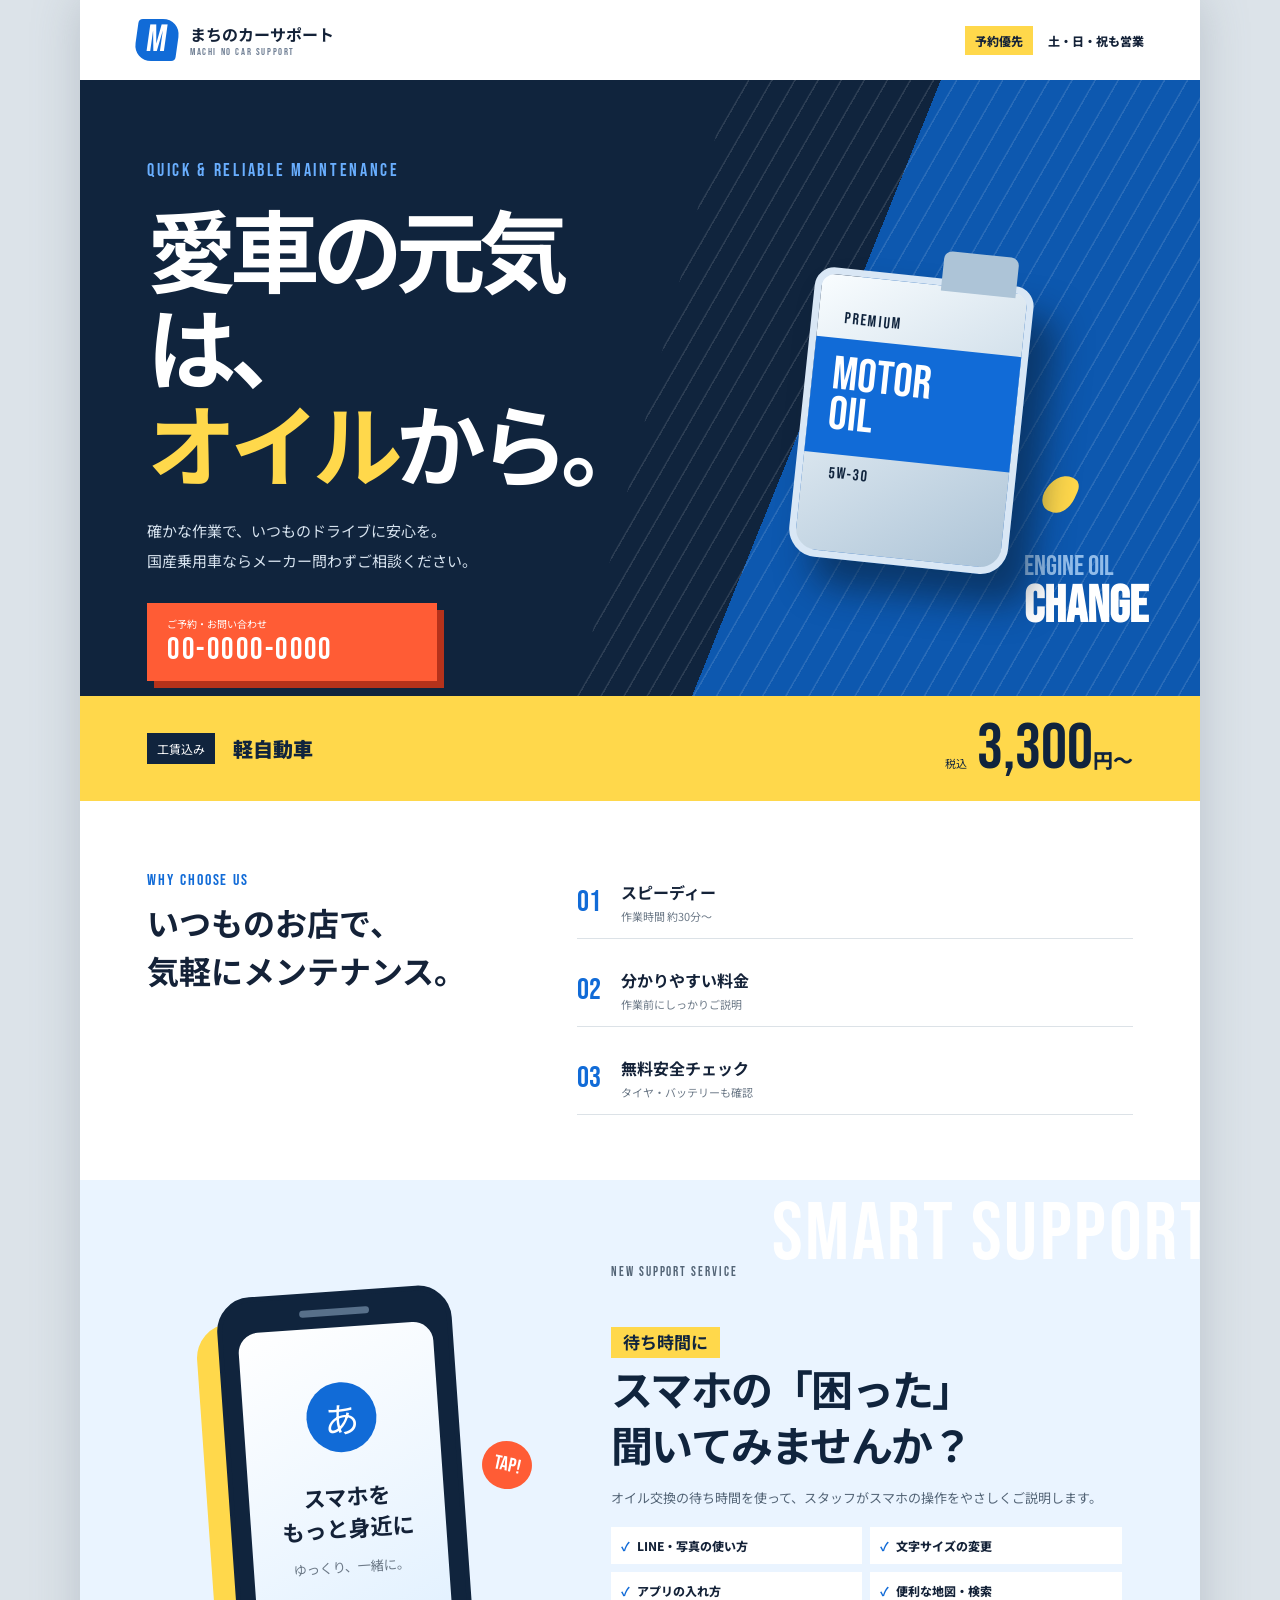
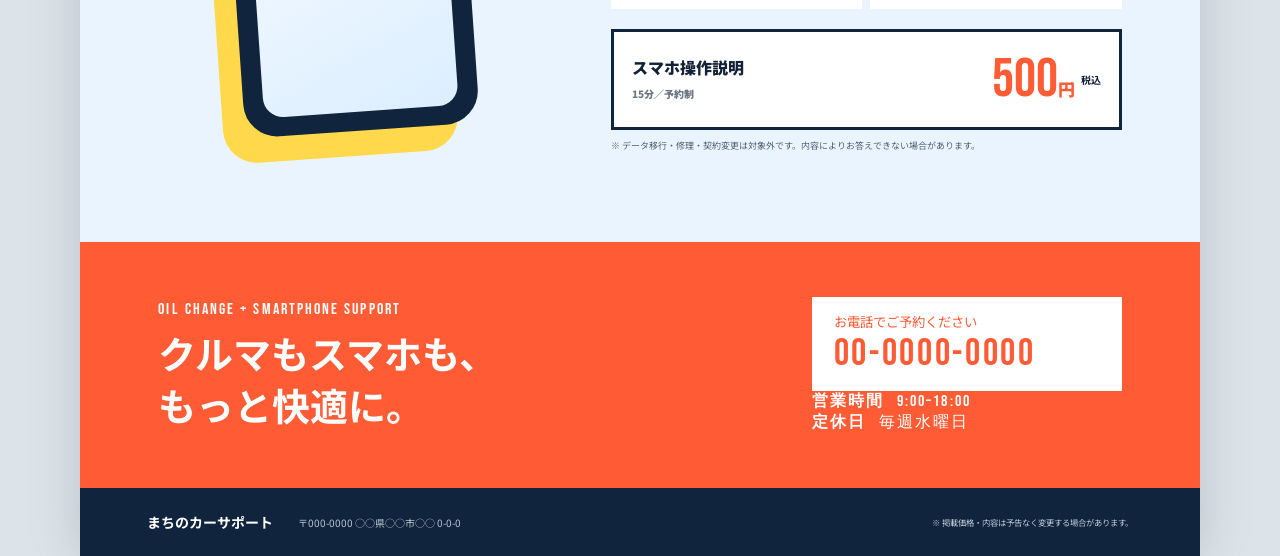
==== commit 2d0037e2: "Add smartphone support to oil change flyer" ====
--- a/index.html
+++ b/index.html
@@ -3,82 +3,77 @@
 <head>
   <meta charset="UTF-8" />
   <meta name="viewport" content="width=device-width, initial-scale=1" />
-  <meta name="description" content="福島・東京・ソウル・台北の天気と、desuke41のブログ記事をまとめて確認できる読みもの案内所です。" />
-  <meta property="og:title" content="desuke41｜読みもの案内所" />
-  <meta property="og:description" content="4都市の天気、人気記事、再投稿候補、新着記事をひとつの画面で確認できます。" />
-  <meta property="og:type" content="website" />
-  <meta property="og:locale" content="ja_JP" />
-  <meta name="twitter:card" content="summary" />
-  <title>desuke41｜読みもの案内所</title>
+  <meta name="description" content="まちのカーサポートのオイル交換とスマホ操作説明サービスのご案内。" />
+  <title>オイル交換＆スマホ操作説明｜まちのカーサポート</title>
   <link rel="preconnect" href="https://fonts.googleapis.com" />
   <link rel="preconnect" href="https://fonts.gstatic.com" crossorigin />
-  <link href="https://fonts.googleapis.com/css2?family=DM+Sans:wght@600;700&amp;family=Noto+Sans+JP:wght@400;500;600;700;800&amp;display=swap" rel="stylesheet" />
+  <link href="https://fonts.googleapis.com/css2?family=Bebas+Neue&amp;family=Noto+Sans+JP:wght@500;700;800;900&amp;display=swap" rel="stylesheet" />
   <link rel="stylesheet" href="styles.css" />
 </head>
 <body>
-  <header class="site-header">
-    <a class="logo" href="#top"><span>d.</span><b>読みもの案内所</b></a>
-    <nav aria-label="メインナビゲーション">
-      <a href="#weather">天気</a>
-      <a href="#popular">人気順</a>
-      <a href="#repost">再投稿候補</a>
-      <a href="#all-posts">すべての記事</a>
-    </nav>
-    <a class="blog-link" href="https://desuke41.hateblo.jp/" target="_blank" rel="noreferrer">ブログへ ↗</a>
-    <button class="menu-button" type="button" aria-label="メニューを開く" aria-expanded="false">MENU</button>
-  </header>
+  <main class="flyer">
+    <header class="topbar">
+      <a class="brand" href="#top" aria-label="まちのカーサポート トップ">
+        <span class="brand-mark" aria-hidden="true">M</span>
+        <span><b>まちのカーサポート</b><small>MACHI NO CAR SUPPORT</small></span>
+      </a>
+      <p><span>予約優先</span> 土・日・祝も営業</p>
+    </header>
 
-  <main id="top">
-    <section class="hero">
+    <section class="hero" id="top">
       <div class="hero-copy">
-        <p class="kicker">DESUKE41 BLOG ARCHIVE</p>
-        <h1>もう一度、<br /><em>読んでほしい。</em></h1>
-        <p>これまで書いてきた記事を、ひとつの場所に。人気の読みものから、いま再投稿したい一本まで見つけられます。</p>
-        <div class="hero-actions"><a class="primary-button" href="#weather">4都市の天気を見る ↓</a><span id="hero-count">記事を集計中…</span></div>
+        <p class="eyebrow">QUICK &amp; RELIABLE MAINTENANCE</p>
+        <h1>愛車の元気は、<br /><em>オイル</em>から。</h1>
+        <p class="lead">確かな作業で、いつものドライブに安心を。<br />国産乗用車ならメーカー問わずご相談ください。</p>
+        <a class="call-button" href="tel:0000000000"><span>ご予約・お問い合わせ</span><strong>00-0000-0000</strong></a>
       </div>
-      <div class="hero-note"><span>EDITOR'S NOTE</span><p>過去の記事は、<br />未来の誰かには<br /><strong>新しい記事。</strong></p><i>01 — ARCHIVE</i></div>
+      <div class="oil-visual" aria-label="エンジンオイル交換のイメージ">
+        <span class="speed-line line-one"></span><span class="speed-line line-two"></span>
+        <div class="oil-can"><i>PREMIUM</i><b>MOTOR<br />OIL</b><small>5W-30</small></div>
+        <div class="oil-drop"></div>
+        <p>ENGINE OIL<br /><strong>CHANGE</strong></p>
+      </div>
+      <div class="hero-price" aria-label="オイル交換価格">
+        <span>工賃込み</span><p>軽自動車</p><strong><small>税込</small> 3,300<em>円〜</em></strong>
+      </div>
     </section>
 
-    <section class="weather-section" id="weather" aria-labelledby="weather-title">
-      <div class="section-title">
-        <div><p class="kicker">EAST ASIA WEATHER</p><h2 id="weather-title">4都市の天気</h2></div>
-        <p>福島市・東京・ソウル・台北の現在の天気と、今日の予報を30分ごとに更新します。</p>
-      </div>
-      <div class="weather-toolbar">
-        <p class="data-status" id="weather-status" role="status">4都市の天気を読み込んでいます…</p>
-        <button class="weather-refresh" id="refresh-weather" type="button">↻ 最新情報に更新</button>
-      </div>
-      <div class="weather-grid" id="weather-grid" aria-live="polite" aria-busy="true">
-        <article class="weather-card weather-card-loading" id="weather-fukushima"><div class="weather-place"><p>日本</p><h3>福島市</h3></div><p>読み込み中…</p></article>
-        <article class="weather-card weather-card-loading" id="weather-tokyo"><div class="weather-place"><p>日本</p><h3>東京</h3></div><p>読み込み中…</p></article>
-        <article class="weather-card weather-card-loading" id="weather-seoul"><div class="weather-place"><p>韓国</p><h3>ソウル</h3></div><p>読み込み中…</p></article>
-        <article class="weather-card weather-card-loading" id="weather-taipei"><div class="weather-place"><p>台湾</p><h3>台北</h3></div><p>読み込み中…</p></article>
-      </div>
-      <p class="share-status" id="share-status" role="status" aria-live="polite"></p>
-      <p class="weather-credit">天気データ: <a href="https://open-meteo.com/" target="_blank" rel="noreferrer">Open-Meteo ↗</a></p>
+    <section class="features" aria-labelledby="features-title">
+      <div class="section-heading"><span>WHY CHOOSE US</span><h2 id="features-title">いつものお店で、<br />気軽にメンテナンス。</h2></div>
+      <ol>
+        <li><span>01</span><div><strong>スピーディー</strong><small>作業時間 約30分〜</small></div></li>
+        <li><span>02</span><div><strong>分かりやすい料金</strong><small>作業前にしっかりご説明</small></div></li>
+        <li><span>03</span><div><strong>無料安全チェック</strong><small>タイヤ・バッテリーも確認</small></div></li>
+      </ol>
     </section>
 
-    <section class="popular-section" id="popular">
-      <div class="section-title"><div><p class="kicker">MOST READ</p><h2>人気の記事</h2></div><p id="ranking-description">公開データを確認して、人気順に並べています。</p></div>
-      <p class="data-status" id="feed-status" role="status">ブログから記事を読み込んでいます…</p>
-      <div class="ranking" id="ranking" aria-live="polite"></div>
+    <section class="smartphone" id="smartphone" aria-labelledby="smartphone-title">
+      <div class="phone-art" aria-hidden="true">
+        <div class="phone"><span></span><div class="screen"><i>あ</i><b>スマホを<br />もっと身近に</b><small>ゆっくり、一緒に。</small></div></div>
+        <span class="tap">TAP!</span>
+      </div>
+      <div class="smartphone-copy">
+        <p class="eyebrow">NEW SUPPORT SERVICE</p>
+        <h2 id="smartphone-title"><span>待ち時間に</span><br />スマホの「困った」<br />聞いてみませんか？</h2>
+        <p>オイル交換の待ち時間を使って、スタッフがスマホの操作をやさしくご説明します。</p>
+        <ul>
+          <li>LINE・写真の使い方</li><li>文字サイズの変更</li><li>アプリの入れ方</li><li>便利な地図・検索</li>
+        </ul>
+        <div class="support-price"><span>スマホ操作説明<br /><small>15分／予約制</small></span><strong>500<em>円</em></strong><b>税込</b></div>
+        <p class="note">※ データ移行・修理・契約変更は対象外です。内容によりお答えできない場合があります。</p>
+      </div>
     </section>
 
-    <section class="repost-section" id="repost">
-      <div class="section-title light"><div><p class="kicker">REPOST PICKS</p><h2>いま、再投稿するなら。</h2></div><p>読まれた実績と記事の鮮度から、もう一度届けたい記事を選びました。</p></div>
-      <div class="repost-grid" id="repost-grid" aria-live="polite"><p class="loading-light">候補を選定中…</p></div>
-      <p class="repost-note">※ 公開日から時間が経ち、反応が多い記事を優先しています。内容を最新情報に更新してからの再投稿がおすすめです。</p>
+    <section class="cta" aria-label="ご予約案内">
+      <div><p>OIL CHANGE + SMARTPHONE SUPPORT</p><h2>クルマもスマホも、<br />もっと快適に。</h2></div>
+      <div class="cta-details">
+        <a href="tel:0000000000"><small>お電話でご予約ください</small><strong>00-0000-0000</strong></a>
+        <p><b>営業時間</b> 9:00–18:00<br /><b>定休日</b> 毎週水曜日</p>
+      </div>
     </section>
 
-    <section class="all-section" id="all-posts">
-      <div class="section-title compact"><div><p class="kicker">ALL STORIES</p><h2>すべての記事</h2></div><label class="search"><span>⌕</span><input id="search" type="search" placeholder="タイトル・カテゴリから検索" aria-label="記事を検索" /></label></div>
-      <div class="filter-row"><button class="filter active" data-category="all">すべて</button><div id="category-filters"></div><span id="result-count"></span></div>
-      <div class="article-grid" id="article-grid" aria-live="polite"></div>
-      <p class="empty" id="empty" hidden>条件に合う記事がありません。</p>
-    </section>
+    <footer><b>まちのカーサポート</b><span>〒000-0000 ○○県○○市○○ 0-0-0</span><small>※ 掲載価格・内容は予告なく変更する場合があります。</small></footer>
   </main>
-
-  <footer><a class="logo light-logo" href="#top"><span>d.</span><b>読みもの案内所</b></a><p>desuke41.hateblo.jp</p><p>© 2026 DESUKE41</p></footer>
   <script src="script.js"></script>
 </body>
 </html>
--- a/styles.css
+++ b/styles.css
@@ -1,158 +1,27 @@
-:root {
-  --ink: #17201d;
-  --green: #173f35;
-  --lime: #d7f36a;
-  --cream: #f5f1e8;
-  --paper: #fffdf8;
-  --weather: #edf3ee;
-  --line: #d9ddd5;
-  --muted: #69736e;
-}
-
-* { box-sizing: border-box; }
-html { scroll-behavior: smooth; }
-body { margin: 0; overflow-x: hidden; background: var(--cream); color: var(--ink); font-family: "Noto Sans JP", sans-serif; }
-a { color: inherit; }
-section, .weather-card { scroll-margin-top: 88px; }
-
-.site-header { height: 74px; padding: 0 clamp(20px, 5vw, 72px); display: flex; align-items: center; gap: 42px; background: rgba(245, 241, 232, .92); border-bottom: 1px solid var(--line); position: sticky; top: 0; z-index: 20; backdrop-filter: blur(12px); }
-.logo { display: flex; align-items: center; gap: 10px; color: var(--ink); text-decoration: none; }
-.logo span { width: 36px; height: 36px; display: grid; place-items: center; border-radius: 50%; background: var(--green); color: var(--lime); font: 700 16px "DM Sans"; }
-.logo b { font-size: 13px; }
-.site-header nav { display: flex; gap: 24px; }
-.site-header nav a, .blog-link { color: #53605a; text-decoration: none; font-size: 11px; font-weight: 700; white-space: nowrap; }
-.blog-link { margin-left: auto; border-bottom: 1px solid; }
-.menu-button { display: none; }
-
-.hero { min-height: 620px; padding: 90px clamp(24px, 8vw, 120px); display: grid; grid-template-columns: 1.25fr .75fr; align-items: center; gap: 80px; background: radial-gradient(circle at 20% 0, rgba(215, 243, 106, .2), transparent 35%), var(--green); color: #fff; }
-.kicker { margin: 0 0 18px; color: #7d8a84; font: 700 10px "DM Sans"; letter-spacing: .2em; }
-.hero .kicker, .repost-section .kicker { color: var(--lime); }
-.hero h1 { margin: 0; font-size: clamp(52px, 7vw, 92px); line-height: 1.05; letter-spacing: -.075em; }
-.hero h1 em { color: var(--lime); font-style: normal; }
-.hero-copy > p:not(.kicker) { max-width: 610px; margin: 30px 0; color: #c2d0cb; font-size: 14px; line-height: 2; }
-.hero-actions { display: flex; align-items: center; gap: 22px; }
-.primary-button { padding: 17px 23px; border-radius: 5px; background: var(--lime); color: var(--green); font-size: 12px; font-weight: 800; text-decoration: none; }
-.hero-actions span { color: #9eb1aa; font-size: 10px; }
-.hero-note { padding: 36px; border: 1px solid rgba(255, 255, 255, .18); transform: rotate(2deg); background: rgba(255, 255, 255, .04); }
-.hero-note span, .hero-note i { color: #8ea49c; font: 700 9px "DM Sans"; letter-spacing: .18em; }
-.hero-note p { margin: 44px 0; font-size: 27px; line-height: 1.7; }
-.hero-note strong { color: var(--lime); }
-
-section { padding: 92px clamp(22px, 7vw, 100px); }
-.section-title { max-width: 1240px; margin: 0 auto 34px; display: flex; align-items: end; justify-content: space-between; gap: 30px; }
-.section-title h2 { margin: 0; font-size: clamp(32px, 4vw, 52px); letter-spacing: -.055em; }
-.section-title > p { max-width: 430px; margin: 0; color: var(--muted); font-size: 11px; line-height: 1.8; }
-.data-status { max-width: 1240px; margin: -20px auto 25px; color: #7a837f; font-size: 10px; }
-.popular-section, .all-section { background: var(--paper); }
-
-.weather-section { background: var(--weather); }
-.weather-toolbar { max-width: 1240px; margin: -20px auto 25px; display: flex; align-items: center; justify-content: space-between; gap: 18px; }
-.weather-toolbar .data-status { margin: 0; }
-.weather-refresh { padding: 9px 13px; border: 1px solid var(--green); border-radius: 4px; background: transparent; color: var(--green); font: 700 10px "Noto Sans JP"; cursor: pointer; }
-.weather-refresh:disabled { cursor: wait; opacity: .5; }
-.weather-grid { max-width: 1240px; margin: auto; display: grid; grid-template-columns: repeat(4, minmax(0, 1fr)); gap: 14px; }
-.weather-card { min-width: 0; min-height: 330px; padding: 25px; display: grid; grid-template-columns: minmax(0, 1fr) auto; background: var(--paper); border-top: 4px solid var(--green); box-shadow: 0 14px 34px rgba(23, 63, 53, .08); }
-.weather-card-loading { min-height: 180px; }
-.weather-card-loading > p { grid-column: 1 / -1; color: var(--muted); font-size: 11px; }
-.weather-place p { margin: 0 0 6px; color: #648276; font-size: 10px; font-weight: 700; }
-.weather-place h3 { margin: 0; font-size: 22px; }
-.weather-icon { font-size: 42px; }
-.weather-now { grid-column: 1 / -1; margin: 25px 0 22px; }
-.weather-now strong { font: 600 52px "DM Sans"; letter-spacing: -.06em; }
-.weather-now strong small { font-size: 19px; }
-.weather-now p { margin: 1px 0 0; color: var(--muted); font-size: 12px; }
-.weather-card dl { grid-column: 1 / -1; margin: auto 0 0; padding-top: 17px; display: grid; grid-template-columns: repeat(3, minmax(0, 1fr)); border-top: 1px solid var(--line); }
-.weather-card dl div { min-width: 0; }
-.weather-card dl div + div { padding-left: 10px; border-left: 1px solid var(--line); }
-.weather-card dt { color: var(--muted); font-size: 8px; }
-.weather-card dd { margin: 6px 0 0; overflow-wrap: anywhere; font: 600 10px "DM Sans"; }
-.share-weather { grid-column: 1 / -1; margin-top: 18px; padding: 11px 10px; border: 1px solid var(--green); background: transparent; color: var(--green); font: 700 10px "Noto Sans JP"; cursor: pointer; }
-.share-weather:hover, .share-weather:focus-visible { background: var(--green); color: #fff; }
-.weather-card-error { min-height: 230px; }
-.weather-unavailable { grid-column: 1 / -1; color: var(--muted); font-size: 11px; line-height: 1.7; }
-.share-status { max-width: 1240px; min-height: 1.5em; margin: 17px auto 0; color: var(--green); font-size: 10px; font-weight: 700; }
-.weather-credit { max-width: 1240px; margin: 7px auto 0; color: var(--muted); font-size: 9px; text-align: right; }
-.weather-credit a { color: var(--green); font-weight: 700; }
-
-.ranking { max-width: 1240px; margin: auto; border-top: 1px solid var(--ink); }
-.rank-item { min-height: 122px; padding: 20px 12px; display: grid; grid-template-columns: 75px 1fr 180px 28px; align-items: center; gap: 18px; color: inherit; text-decoration: none; border-bottom: 1px solid var(--line); transition: .2s; }
-.rank-item:hover { padding-left: 20px; background: #f5f6ef; }
-.rank-number { color: #9ca49f; font: 700 32px "DM Sans"; }
-.rank-copy small, .article-card small { color: #648276; font-size: 9px; font-weight: 700; }
-.rank-copy h3 { margin: 8px 0 0; font-size: 18px; }
-.rank-meta { color: #7e8782; font-size: 10px; }
-.arrow { font-size: 18px; }
-
-.repost-section { background: #122f29; color: #fff; }
-.section-title.light > p { color: #9cb0a9; }
-.repost-grid { max-width: 1240px; margin: auto; display: grid; grid-template-columns: repeat(3, minmax(0, 1fr)); gap: 18px; }
-.repost-card { min-width: 0; min-height: 340px; padding: 28px; display: flex; flex-direction: column; background: #f3f1e8; color: var(--ink); text-decoration: none; position: relative; }
-.pick-number { color: #8b9891; font: 700 10px "DM Sans"; }
-.repost-card h3 { margin: 55px 0 18px; font-size: 21px; line-height: 1.55; }
-.repost-card p { color: #66716b; font-size: 11px; line-height: 1.8; }
-.reason { margin-top: auto; padding-top: 18px; border-top: 1px solid #cbd1ca; color: var(--green); font-size: 10px; font-weight: 800; }
-.repost-note { max-width: 1240px; margin: 20px auto 0; color: #8da39b; font-size: 9px; }
-.loading-light { color: #9cb0a9; }
-
-.compact { align-items: center; }
-.search { width: min(360px, 100%); height: 48px; padding: 0 16px; display: flex; align-items: center; gap: 10px; background: #f1efe7; border: 1px solid #deddd5; }
-.search input { width: 100%; border: 0; outline: 0; background: none; font: 500 11px inherit; }
-.filter-row { max-width: 1240px; margin: -10px auto 26px; display: flex; align-items: center; gap: 8px; overflow: auto; }
-.filter { padding: 8px 13px; border: 1px solid var(--line); border-radius: 20px; background: transparent; color: #66716c; font: 600 10px inherit; white-space: nowrap; cursor: pointer; }
-.filter.active { background: var(--green); color: #fff; border-color: var(--green); }
-#category-filters { display: flex; gap: 8px; }
-#result-count { margin-left: auto; color: #89908c; font-size: 9px; white-space: nowrap; }
-.article-grid { max-width: 1240px; margin: auto; display: grid; grid-template-columns: repeat(3, minmax(0, 1fr)); border-top: 1px solid var(--line); border-left: 1px solid var(--line); }
-.article-card { min-width: 0; min-height: 280px; padding: 28px; display: flex; flex-direction: column; color: inherit; text-decoration: none; border-right: 1px solid var(--line); border-bottom: 1px solid var(--line); transition: .2s; }
-.article-card:hover { background: #f3f4eb; }
-.article-card h3 { margin: 20px 0 14px; font-size: 17px; line-height: 1.65; }
-.article-card p { margin: 0; color: #737c77; font-size: 10px; line-height: 1.8; }
-.card-footer { margin-top: auto; padding-top: 24px; display: flex; justify-content: space-between; color: #8a928e; font-size: 9px; }
-.empty { text-align: center; color: var(--muted); }
-
-footer { padding: 28px clamp(22px, 5vw, 72px); display: flex; align-items: center; gap: 35px; background: #0d2520; color: #718981; font-size: 9px; }
-.light-logo { color: #fff; }
-.light-logo span { background: var(--lime); color: var(--green); }
-footer p:last-child { margin-left: auto; }
-
-@media (max-width: 1080px) {
-  .site-header { gap: 24px; }
-  .site-header nav { gap: 16px; }
-  .weather-grid { grid-template-columns: repeat(2, minmax(0, 1fr)); }
-}
-
-@media (max-width: 850px) {
-  .hero { grid-template-columns: 1fr; }
-  .hero-note { display: none; }
-  .repost-grid, .article-grid { grid-template-columns: 1fr 1fr; }
-  .rank-item { grid-template-columns: 55px 1fr 28px; }
-  .rank-meta { display: none; }
-  .site-header nav { display: none; }
-  .menu-button { display: block; margin-left: auto; border: 0; background: none; }
-  .blog-link { margin-left: 0; }
-  .site-header nav.open { position: absolute; inset: 74px 0 auto; padding: 24px; display: flex; flex-direction: column; background: var(--cream); box-shadow: 0 12px 25px rgba(23, 32, 29, .12); }
-}
-
-@media (max-width: 580px) {
-  .site-header { height: 64px; }
-  .site-header nav.open { top: 64px; inset-block-start: 64px; }
-  .blog-link { display: none; }
-  .hero { min-height: 590px; padding: 65px 22px; }
-  .hero h1 { font-size: 52px; }
-  .hero-actions, .weather-toolbar { align-items: flex-start; flex-direction: column; }
-  section { padding: 65px 18px; }
-  .section-title { align-items: flex-start; flex-direction: column; }
-  .weather-grid, .repost-grid, .article-grid { grid-template-columns: minmax(0, 1fr); }
-  .weather-card { min-height: 300px; padding: 23px; }
-  .rank-item { min-height: 105px; grid-template-columns: 45px 1fr 22px; padding: 15px 6px; }
-  .rank-copy h3 { font-size: 15px; }
-  .compact .search { width: 100%; }
-  .article-card { min-height: 240px; }
-  footer { align-items: flex-start; flex-direction: column; gap: 14px; }
-  footer p { margin: 0 !important; }
-}
-
-@media (prefers-reduced-motion: reduce) {
-  html { scroll-behavior: auto; }
-  * { transition: none !important; }
-}
+:root { --navy:#10243d; --blue:#116bd7; --sky:#eaf4ff; --orange:#ff5c35; --yellow:#ffd84b; --ink:#142238; --paper:#f8f7f2; }
+* { box-sizing:border-box; }
+html { scroll-behavior:smooth; }
+body { margin:0; background:#dce3e9; color:var(--ink); font-family:"Noto Sans JP",sans-serif; }
+a { color:inherit; }
+.flyer { width:min(1120px,100%); margin:auto; overflow:hidden; background:var(--paper); box-shadow:0 0 45px #6e7c8950; }
+.topbar { height:80px; padding:0 5%; display:flex; align-items:center; justify-content:space-between; background:#fff; }
+.brand { display:flex; align-items:center; gap:12px; text-decoration:none; }
+.brand-mark { width:42px; height:42px; display:grid; place-items:center; border-radius:4px 18px 4px 18px; background:var(--blue); color:#fff; font:38px/1 "Bebas Neue"; transform:skew(-8deg); }
+.brand b,.brand small { display:block; }.brand b { font-size:16px; }.brand small { color:#718095; font:10px "Bebas Neue"; letter-spacing:.16em; }
+.topbar>p { font-size:12px; font-weight:800; }.topbar>p span { margin-right:12px; padding:6px 10px; background:var(--yellow); }
+.hero { min-height:610px; padding:80px 6% 120px; display:grid; grid-template-columns:1.1fr .9fr; position:relative; isolation:isolate; background:linear-gradient(112deg,#10243d 0 61%,#0d58af 61% 100%); color:#fff; }
+.hero:before { content:""; position:absolute; inset:0; z-index:-1; opacity:.12; background:repeating-linear-gradient(120deg,transparent 0 18px,#fff 19px 20px); clip-path:polygon(58% 0,100% 0,100% 100%,42% 100%); }
+.eyebrow { margin:0 0 18px; color:#69aefe; font:18px "Bebas Neue"; letter-spacing:.15em; }
+.hero h1 { margin:0; font-size:clamp(55px,7vw,92px); line-height:1.08; letter-spacing:-.08em; }.hero h1 em { color:var(--yellow); font-style:normal; }
+.lead { margin:27px 0; color:#d7e3ef; font-size:15px; line-height:2; }
+.call-button { width:290px; padding:13px 20px; display:block; background:var(--orange); color:#fff; text-decoration:none; box-shadow:7px 7px 0 #b5321b; }.call-button span { display:block; font-size:10px; }.call-button strong { display:block; font:31px "Bebas Neue"; letter-spacing:.08em; }
+.oil-visual { display:flex; align-items:center; justify-content:center; position:relative; }.oil-can { width:220px; height:290px; padding:34px 26px; z-index:2; border:7px solid #d9e7f5; border-radius:20px 20px 28px 28px; background:linear-gradient(145deg,#f9fdff,#adc4d7); color:var(--navy); box-shadow:25px 28px 35px #07172880; transform:rotate(6deg); }.oil-can:before { content:""; width:75px; height:40px; position:absolute; top:-35px; right:12px; border-radius:8px 8px 0 0; background:#adc4d7; }.oil-can i,.oil-can small { display:block; font:16px "Bebas Neue"; letter-spacing:.12em; }.oil-can b { display:block; margin:10px -26px; padding:18px 20px; background:var(--blue); color:#fff; font:47px/0.85 "Bebas Neue"; }.oil-visual>p { position:absolute; right:-15px; bottom:20px; color:#91bce9; font:28px/1 "Bebas Neue"; }.oil-visual>p strong { color:#fff; font-size:52px; }.oil-drop { width:30px; height:40px; position:absolute; right:13%; bottom:32%; border-radius:70% 30% 60% 40%; background:var(--yellow); transform:rotate(25deg); }
+.hero-price { padding:20px 6%; display:flex; align-items:center; gap:18px; position:absolute; left:0; right:0; bottom:0; background:var(--yellow); color:var(--navy); }.hero-price span { padding:7px 10px; background:var(--navy); color:#fff; font-size:12px; }.hero-price p { margin:0; font-size:20px; font-weight:900; }.hero-price strong { margin-left:auto; font:65px/1 "Bebas Neue"; }.hero-price strong small { font:11px "Noto Sans JP"; }.hero-price strong em { font:800 20px "Noto Sans JP"; font-style:normal; }
+.features { padding:65px 6%; display:grid; grid-template-columns:.8fr 1.2fr; gap:60px; background:#fff; }.section-heading span { color:var(--blue); font:16px "Bebas Neue"; letter-spacing:.12em; }.section-heading h2 { margin:8px 0 0; font-size:32px; line-height:1.5; }.features ol { margin:0; padding:0; display:grid; gap:15px; list-style:none; }.features li { padding:14px 0; display:flex; align-items:center; gap:20px; border-bottom:1px solid #dce2e7; }.features li>span { color:var(--blue); font:30px "Bebas Neue"; }.features li strong,.features li small { display:block; }.features li small { margin-top:4px; color:#6c7987; font-size:11px; }
+.smartphone { padding:80px 7%; display:grid; grid-template-columns:.85fr 1.15fr; gap:75px; align-items:center; background:var(--sky); position:relative; }.smartphone:after { content:"SMART SUPPORT"; position:absolute; right:-12px; top:5px; color:#fff; font:82px "Bebas Neue"; letter-spacing:.03em; }.phone-art { min-height:470px; display:grid; place-items:center; position:relative; }.phone { width:235px; height:440px; padding:15px; z-index:1; border:5px solid var(--navy); border-radius:34px; background:var(--navy); box-shadow:-22px 25px 0 var(--yellow); transform:rotate(-4deg); }.phone>span { width:70px; height:7px; display:block; margin:-3px auto 12px; border-radius:8px; background:#58708a; }.screen { height:385px; padding:55px 22px; border-radius:20px; background:linear-gradient(155deg,#fff,#dceeff); text-align:center; }.screen i { width:70px; height:70px; margin:auto; display:grid; place-items:center; border-radius:50%; background:var(--blue); color:#fff; font-size:35px; font-style:normal; }.screen b { margin:27px 0 10px; display:block; font-size:22px; }.screen small { color:#6c7987; }.tap { padding:12px; position:absolute; right:1%; top:35%; border-radius:50%; background:var(--orange); color:#fff; font:20px "Bebas Neue"; transform:rotate(12deg); }
+.smartphone-copy { position:relative; z-index:1; }.smartphone-copy h2 { margin:0; color:var(--navy); font-size:42px; line-height:1.35; letter-spacing:-.04em; }.smartphone-copy h2 span { display:inline-block; padding:4px 12px; background:var(--yellow); font-size:17px; letter-spacing:0; }.smartphone-copy>p { color:#536476; font-size:13px; line-height:1.9; }.smartphone-copy ul { padding:0; display:grid; grid-template-columns:1fr 1fr; gap:8px; list-style:none; }.smartphone-copy li { padding:10px; background:#fff; font-size:12px; font-weight:800; }.smartphone-copy li:before { content:"✓"; margin-right:7px; color:var(--blue); }.support-price { margin-top:20px; padding:14px 18px; display:flex; align-items:center; border:3px solid var(--navy); background:#fff; }.support-price span { font-weight:900; }.support-price span small { color:#6b7784; font-size:10px; }.support-price strong { margin-left:auto; color:var(--orange); font:55px "Bebas Neue"; }.support-price strong em { font:900 17px "Noto Sans JP"; font-style:normal; }.support-price>b { margin-left:6px; font-size:10px; }.smartphone-copy .note { font-size:9px; line-height:1.6; }
+.cta { padding:55px 7%; display:flex; align-items:center; justify-content:space-between; gap:45px; background:var(--orange); color:#fff; }.cta>div>p { margin:0; font:16px "Bebas Neue"; letter-spacing:.13em; }.cta h2 { margin:8px 0 0; font-size:38px; line-height:1.35; }.cta-details a { min-width:310px; padding:15px 22px; display:block; background:#fff; color:var(--orange); text-decoration:none; }.cta-details a small,.cta-details a strong { display:block; }.cta-details a strong { font:38px "Bebas Neue"; letter-spacing:.07em; }.cta-details p { font-size:11px; line-height:1.8; }.cta-details p b { margin-right:8px; }
+footer { padding:24px 6%; display:flex; gap:25px; align-items:center; background:var(--navy); color:#bbc7d3; font-size:10px; }footer b { color:#fff; font-size:14px; }footer small { margin-left:auto; }
+@media(max-width:700px){.topbar{height:70px}.topbar>p{font-size:9px}.topbar>p span{display:none}.hero{padding:60px 6% 120px;grid-template-columns:1fr}.hero h1{font-size:57px}.oil-visual{display:none}.hero-price{gap:8px}.hero-price strong{font-size:48px}.features,.smartphone{grid-template-columns:1fr;gap:35px}.features{padding:50px 6%}.phone-art{min-height:400px}.phone{width:205px;height:375px}.screen{height:320px;padding-top:38px}.smartphone{padding:60px 7%}.smartphone:after{font-size:50px}.smartphone-copy h2{font-size:34px}.cta{align-items:stretch;flex-direction:column}.cta-details a{min-width:0}footer{align-items:flex-start;flex-direction:column;gap:8px}footer small{margin-left:0}}
+@media print{body{background:#fff}.flyer{width:100%;box-shadow:none}.topbar{position:static}.call-button,.cta-details a{box-shadow:none}}
+@media(prefers-reduced-motion:reduce){html{scroll-behavior:auto}}
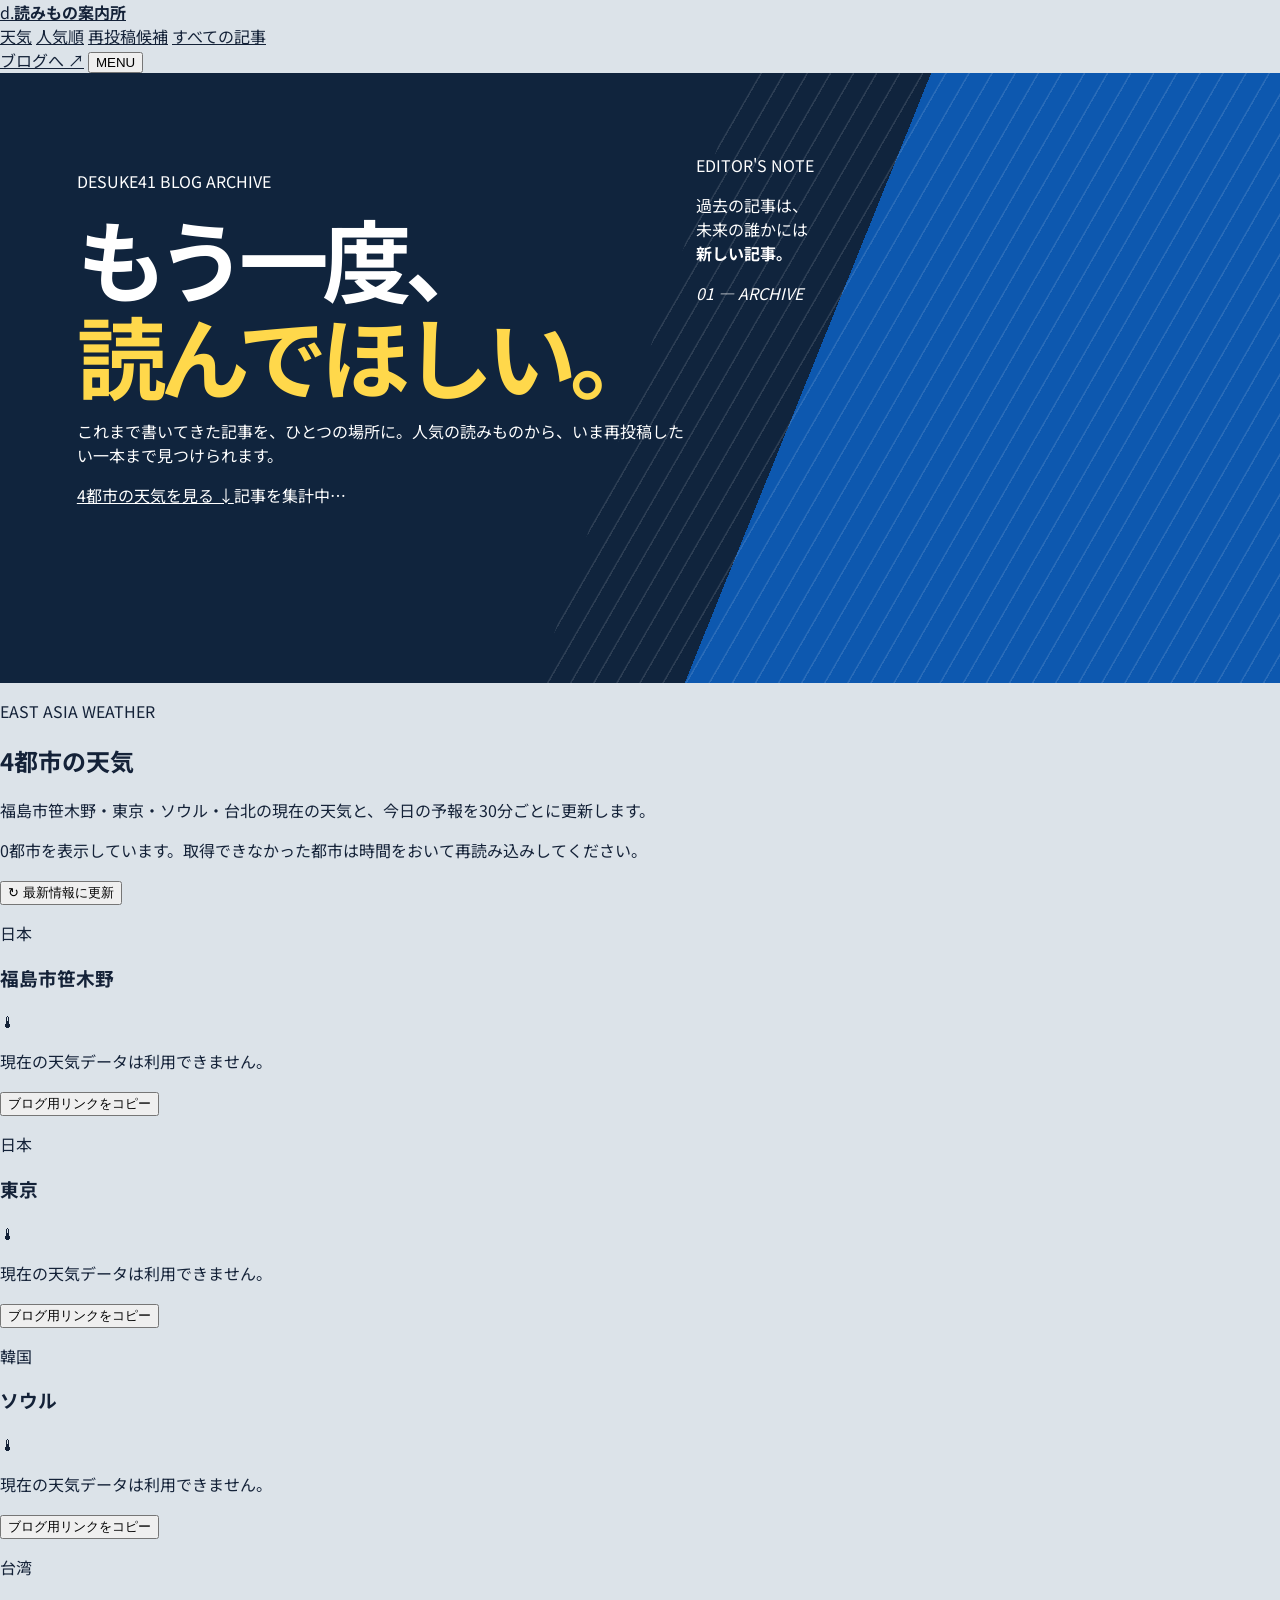
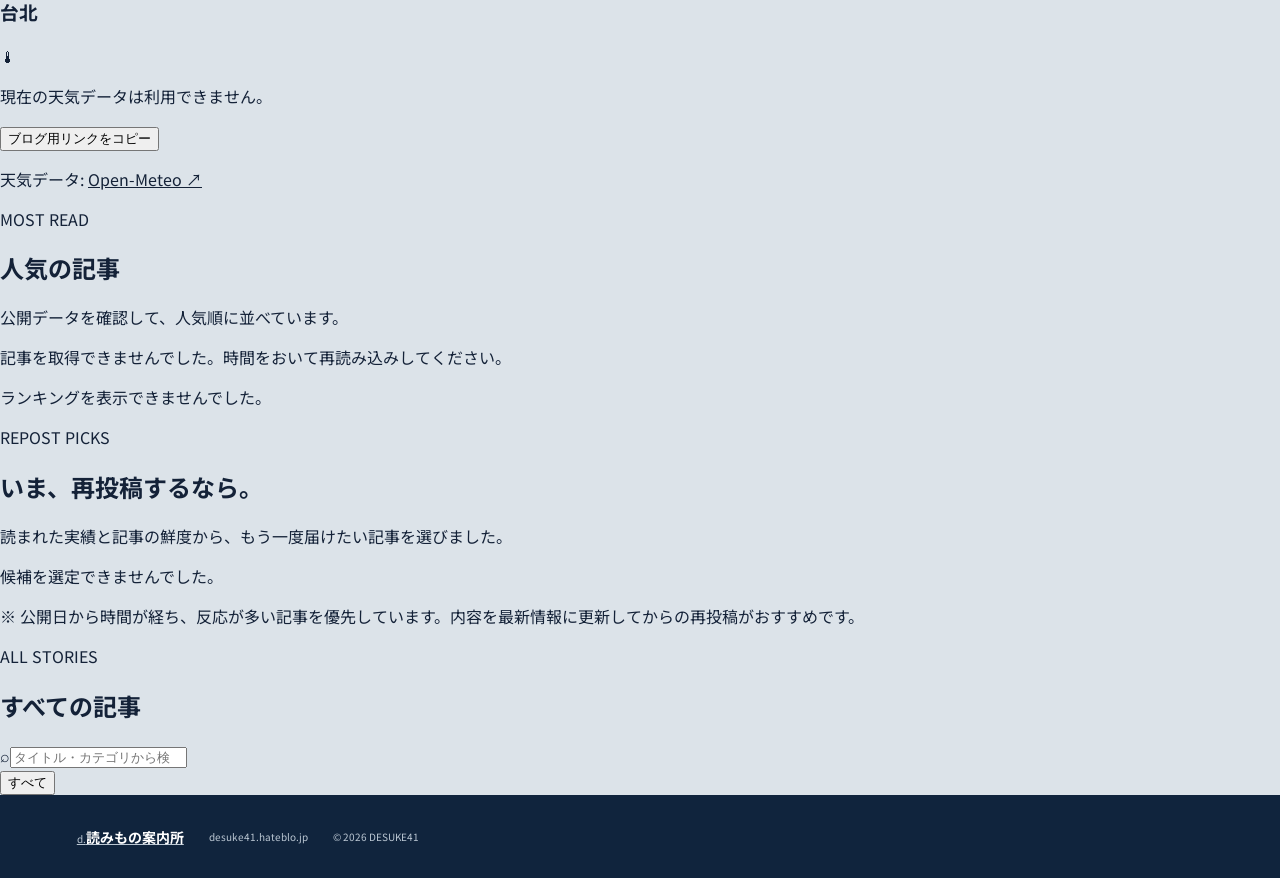
==== commit 0c150cbd: "Use Sasakino (Fukushima) location for local weather Co-Authored-By: Claude Opus 5.5 <noreply@anthrop" ====
--- a/index.html
+++ b/index.html
@@ -3,77 +3,82 @@
 <head>
   <meta charset="UTF-8" />
   <meta name="viewport" content="width=device-width, initial-scale=1" />
-  <meta name="description" content="まちのカーサポートのオイル交換とスマホ操作説明サービスのご案内。" />
-  <title>オイル交換＆スマホ操作説明｜まちのカーサポート</title>
+  <meta name="description" content="福島市笹木野・東京・ソウル・台北の天気と、desuke41のブログ記事をまとめて確認できる読みもの案内所です。" />
+  <meta property="og:title" content="desuke41｜読みもの案内所" />
+  <meta property="og:description" content="4都市の天気、人気記事、再投稿候補、新着記事をひとつの画面で確認できます。" />
+  <meta property="og:type" content="website" />
+  <meta property="og:locale" content="ja_JP" />
+  <meta name="twitter:card" content="summary" />
+  <title>desuke41｜読みもの案内所</title>
   <link rel="preconnect" href="https://fonts.googleapis.com" />
   <link rel="preconnect" href="https://fonts.gstatic.com" crossorigin />
-  <link href="https://fonts.googleapis.com/css2?family=Bebas+Neue&amp;family=Noto+Sans+JP:wght@500;700;800;900&amp;display=swap" rel="stylesheet" />
+  <link href="https://fonts.googleapis.com/css2?family=DM+Sans:wght@600;700&amp;family=Noto+Sans+JP:wght@400;500;600;700;800&amp;display=swap" rel="stylesheet" />
   <link rel="stylesheet" href="styles.css" />
 </head>
 <body>
-  <main class="flyer">
-    <header class="topbar">
-      <a class="brand" href="#top" aria-label="まちのカーサポート トップ">
-        <span class="brand-mark" aria-hidden="true">M</span>
-        <span><b>まちのカーサポート</b><small>MACHI NO CAR SUPPORT</small></span>
-      </a>
-      <p><span>予約優先</span> 土・日・祝も営業</p>
-    </header>
+  <header class="site-header">
+    <a class="logo" href="#top"><span>d.</span><b>読みもの案内所</b></a>
+    <nav aria-label="メインナビゲーション">
+      <a href="#weather">天気</a>
+      <a href="#popular">人気順</a>
+      <a href="#repost">再投稿候補</a>
+      <a href="#all-posts">すべての記事</a>
+    </nav>
+    <a class="blog-link" href="https://desuke41.hateblo.jp/" target="_blank" rel="noreferrer">ブログへ ↗</a>
+    <button class="menu-button" type="button" aria-label="メニューを開く" aria-expanded="false">MENU</button>
+  </header>
 
-    <section class="hero" id="top">
+  <main id="top">
+    <section class="hero">
       <div class="hero-copy">
-        <p class="eyebrow">QUICK &amp; RELIABLE MAINTENANCE</p>
-        <h1>愛車の元気は、<br /><em>オイル</em>から。</h1>
-        <p class="lead">確かな作業で、いつものドライブに安心を。<br />国産乗用車ならメーカー問わずご相談ください。</p>
-        <a class="call-button" href="tel:0000000000"><span>ご予約・お問い合わせ</span><strong>00-0000-0000</strong></a>
+        <p class="kicker">DESUKE41 BLOG ARCHIVE</p>
+        <h1>もう一度、<br /><em>読んでほしい。</em></h1>
+        <p>これまで書いてきた記事を、ひとつの場所に。人気の読みものから、いま再投稿したい一本まで見つけられます。</p>
+        <div class="hero-actions"><a class="primary-button" href="#weather">4都市の天気を見る ↓</a><span id="hero-count">記事を集計中…</span></div>
       </div>
-      <div class="oil-visual" aria-label="エンジンオイル交換のイメージ">
-        <span class="speed-line line-one"></span><span class="speed-line line-two"></span>
-        <div class="oil-can"><i>PREMIUM</i><b>MOTOR<br />OIL</b><small>5W-30</small></div>
-        <div class="oil-drop"></div>
-        <p>ENGINE OIL<br /><strong>CHANGE</strong></p>
-      </div>
-      <div class="hero-price" aria-label="オイル交換価格">
-        <span>工賃込み</span><p>軽自動車</p><strong><small>税込</small> 3,300<em>円〜</em></strong>
-      </div>
+      <div class="hero-note"><span>EDITOR'S NOTE</span><p>過去の記事は、<br />未来の誰かには<br /><strong>新しい記事。</strong></p><i>01 — ARCHIVE</i></div>
     </section>
 
-    <section class="features" aria-labelledby="features-title">
-      <div class="section-heading"><span>WHY CHOOSE US</span><h2 id="features-title">いつものお店で、<br />気軽にメンテナンス。</h2></div>
-      <ol>
-        <li><span>01</span><div><strong>スピーディー</strong><small>作業時間 約30分〜</small></div></li>
-        <li><span>02</span><div><strong>分かりやすい料金</strong><small>作業前にしっかりご説明</small></div></li>
-        <li><span>03</span><div><strong>無料安全チェック</strong><small>タイヤ・バッテリーも確認</small></div></li>
-      </ol>
+    <section class="weather-section" id="weather" aria-labelledby="weather-title">
+      <div class="section-title">
+        <div><p class="kicker">EAST ASIA WEATHER</p><h2 id="weather-title">4都市の天気</h2></div>
+        <p>福島市笹木野・東京・ソウル・台北の現在の天気と、今日の予報を30分ごとに更新します。</p>
+      </div>
+      <div class="weather-toolbar">
+        <p class="data-status" id="weather-status" role="status">4都市の天気を読み込んでいます…</p>
+        <button class="weather-refresh" id="refresh-weather" type="button">↻ 最新情報に更新</button>
+      </div>
+      <div class="weather-grid" id="weather-grid" aria-live="polite" aria-busy="true">
+        <article class="weather-card weather-card-loading" id="weather-fukushima"><div class="weather-place"><p>日本</p><h3>福島市笹木野</h3></div><p>読み込み中…</p></article>
+        <article class="weather-card weather-card-loading" id="weather-tokyo"><div class="weather-place"><p>日本</p><h3>東京</h3></div><p>読み込み中…</p></article>
+        <article class="weather-card weather-card-loading" id="weather-seoul"><div class="weather-place"><p>韓国</p><h3>ソウル</h3></div><p>読み込み中…</p></article>
+        <article class="weather-card weather-card-loading" id="weather-taipei"><div class="weather-place"><p>台湾</p><h3>台北</h3></div><p>読み込み中…</p></article>
+      </div>
+      <p class="share-status" id="share-status" role="status" aria-live="polite"></p>
+      <p class="weather-credit">天気データ: <a href="https://open-meteo.com/" target="_blank" rel="noreferrer">Open-Meteo ↗</a></p>
     </section>
 
-    <section class="smartphone" id="smartphone" aria-labelledby="smartphone-title">
-      <div class="phone-art" aria-hidden="true">
-        <div class="phone"><span></span><div class="screen"><i>あ</i><b>スマホを<br />もっと身近に</b><small>ゆっくり、一緒に。</small></div></div>
-        <span class="tap">TAP!</span>
-      </div>
-      <div class="smartphone-copy">
-        <p class="eyebrow">NEW SUPPORT SERVICE</p>
-        <h2 id="smartphone-title"><span>待ち時間に</span><br />スマホの「困った」<br />聞いてみませんか？</h2>
-        <p>オイル交換の待ち時間を使って、スタッフがスマホの操作をやさしくご説明します。</p>
-        <ul>
-          <li>LINE・写真の使い方</li><li>文字サイズの変更</li><li>アプリの入れ方</li><li>便利な地図・検索</li>
-        </ul>
-        <div class="support-price"><span>スマホ操作説明<br /><small>15分／予約制</small></span><strong>500<em>円</em></strong><b>税込</b></div>
-        <p class="note">※ データ移行・修理・契約変更は対象外です。内容によりお答えできない場合があります。</p>
-      </div>
+    <section class="popular-section" id="popular">
+      <div class="section-title"><div><p class="kicker">MOST READ</p><h2>人気の記事</h2></div><p id="ranking-description">公開データを確認して、人気順に並べています。</p></div>
+      <p class="data-status" id="feed-status" role="status">ブログから記事を読み込んでいます…</p>
+      <div class="ranking" id="ranking" aria-live="polite"></div>
     </section>
 
-    <section class="cta" aria-label="ご予約案内">
-      <div><p>OIL CHANGE + SMARTPHONE SUPPORT</p><h2>クルマもスマホも、<br />もっと快適に。</h2></div>
-      <div class="cta-details">
-        <a href="tel:0000000000"><small>お電話でご予約ください</small><strong>00-0000-0000</strong></a>
-        <p><b>営業時間</b> 9:00–18:00<br /><b>定休日</b> 毎週水曜日</p>
-      </div>
+    <section class="repost-section" id="repost">
+      <div class="section-title light"><div><p class="kicker">REPOST PICKS</p><h2>いま、再投稿するなら。</h2></div><p>読まれた実績と記事の鮮度から、もう一度届けたい記事を選びました。</p></div>
+      <div class="repost-grid" id="repost-grid" aria-live="polite"><p class="loading-light">候補を選定中…</p></div>
+      <p class="repost-note">※ 公開日から時間が経ち、反応が多い記事を優先しています。内容を最新情報に更新してからの再投稿がおすすめです。</p>
     </section>
 
-    <footer><b>まちのカーサポート</b><span>〒000-0000 ○○県○○市○○ 0-0-0</span><small>※ 掲載価格・内容は予告なく変更する場合があります。</small></footer>
+    <section class="all-section" id="all-posts">
+      <div class="section-title compact"><div><p class="kicker">ALL STORIES</p><h2>すべての記事</h2></div><label class="search"><span>⌕</span><input id="search" type="search" placeholder="タイトル・カテゴリから検索" aria-label="記事を検索" /></label></div>
+      <div class="filter-row"><button class="filter active" data-category="all">すべて</button><div id="category-filters"></div><span id="result-count"></span></div>
+      <div class="article-grid" id="article-grid" aria-live="polite"></div>
+      <p class="empty" id="empty" hidden>条件に合う記事がありません。</p>
+    </section>
   </main>
+
+  <footer><a class="logo light-logo" href="#top"><span>d.</span><b>読みもの案内所</b></a><p>desuke41.hateblo.jp</p><p>© 2026 DESUKE41</p></footer>
   <script src="script.js"></script>
 </body>
 </html>
